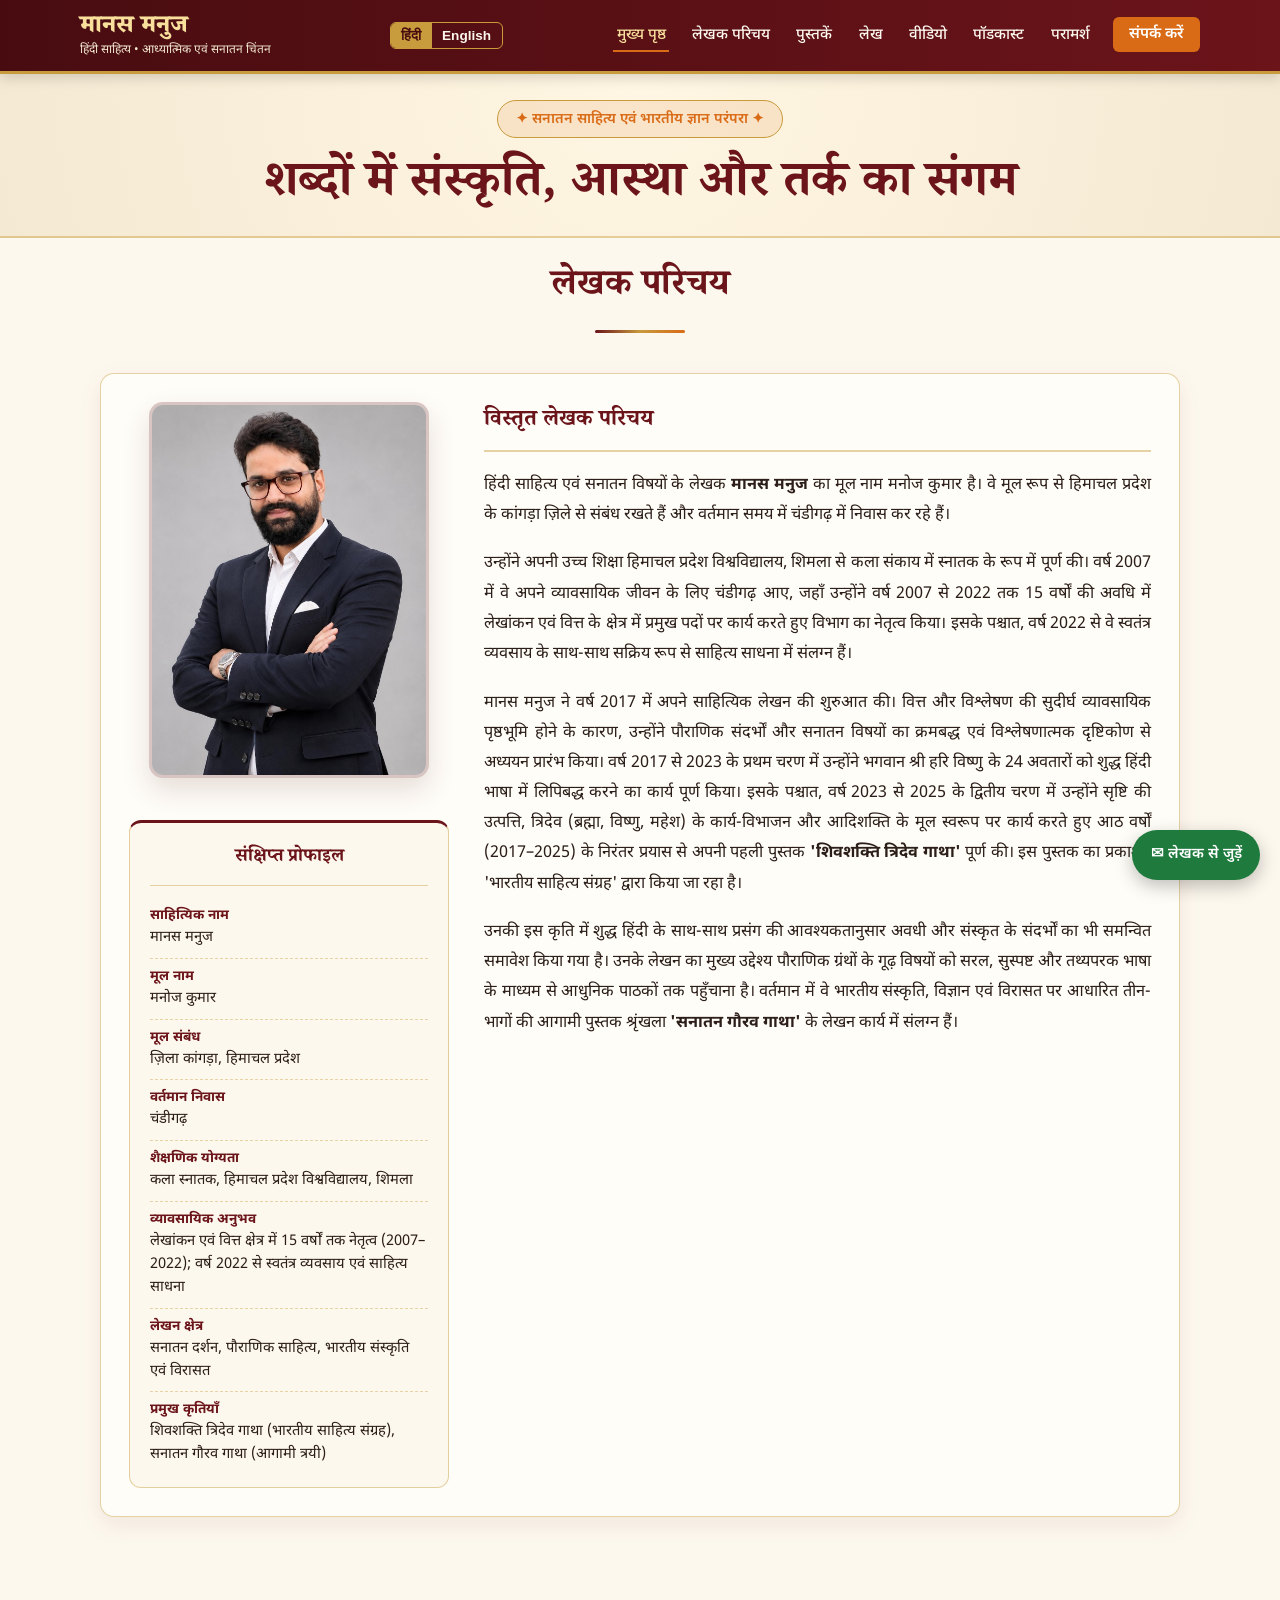
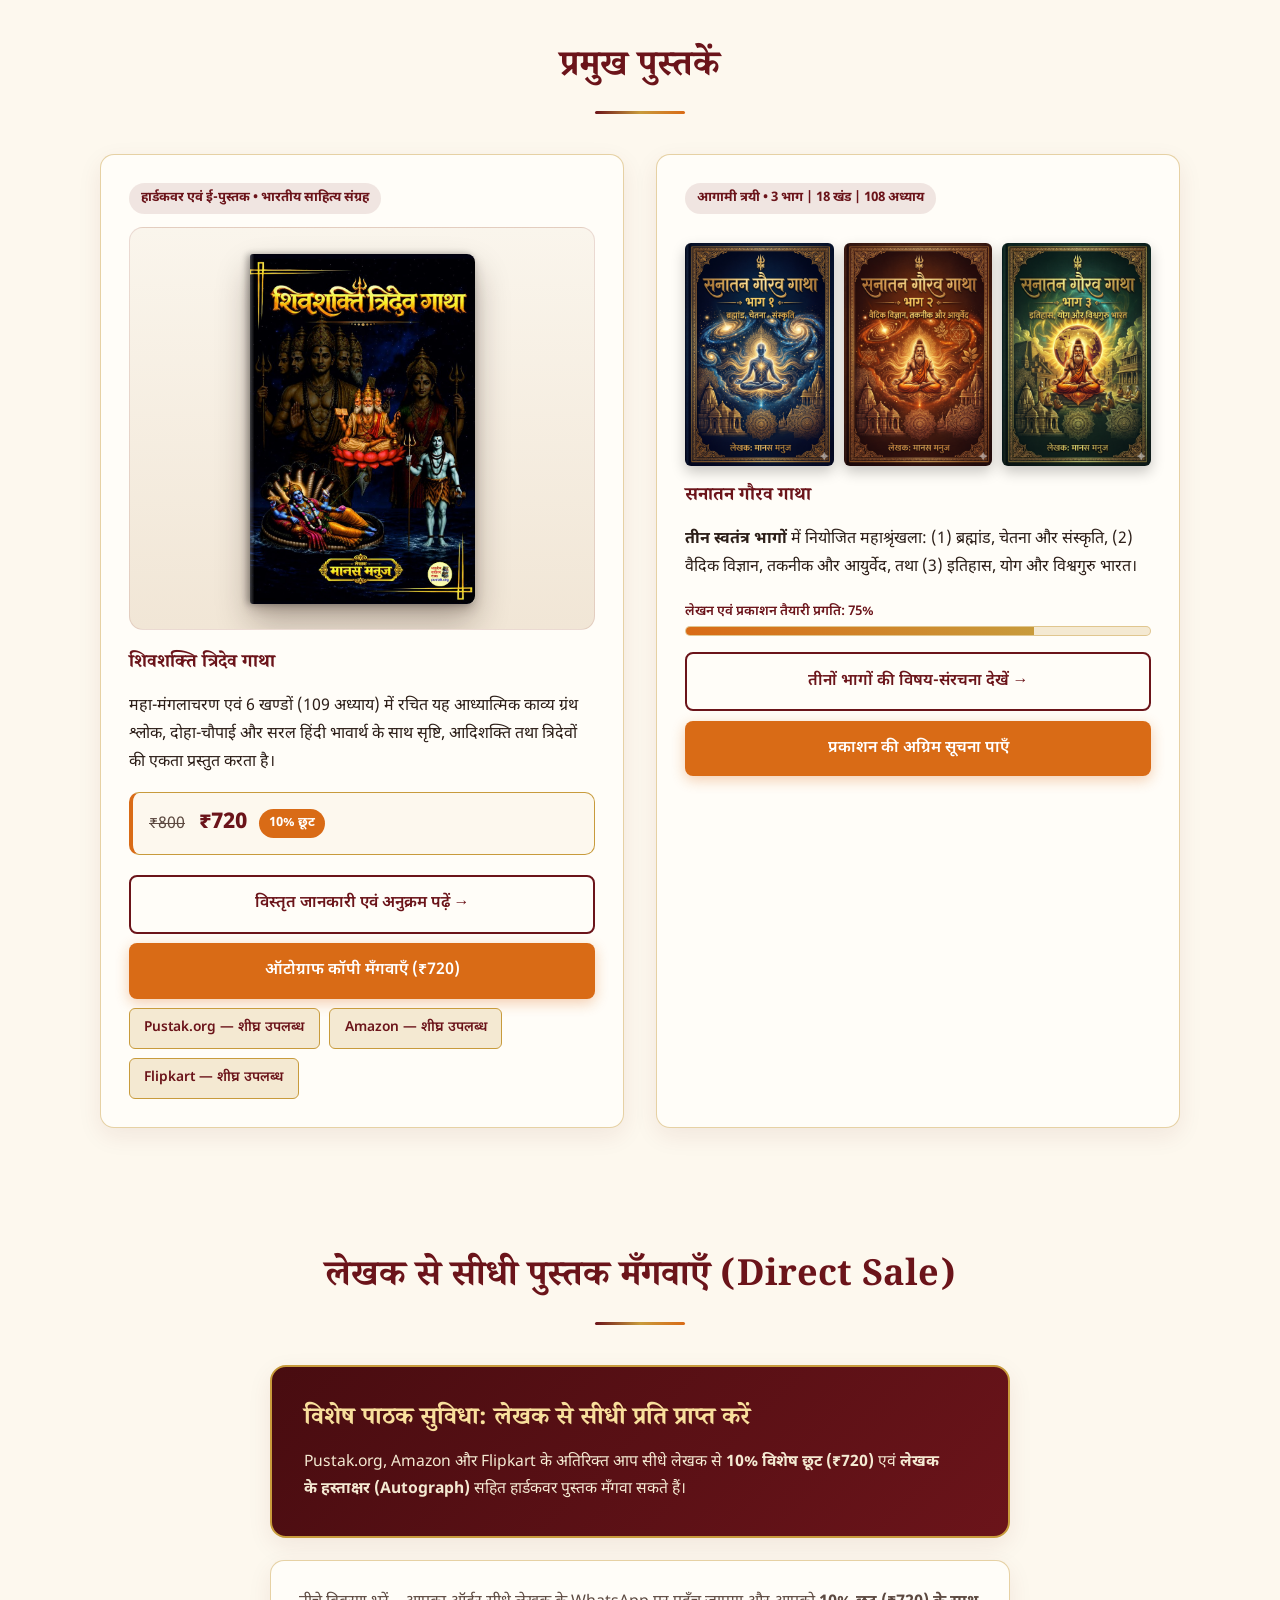
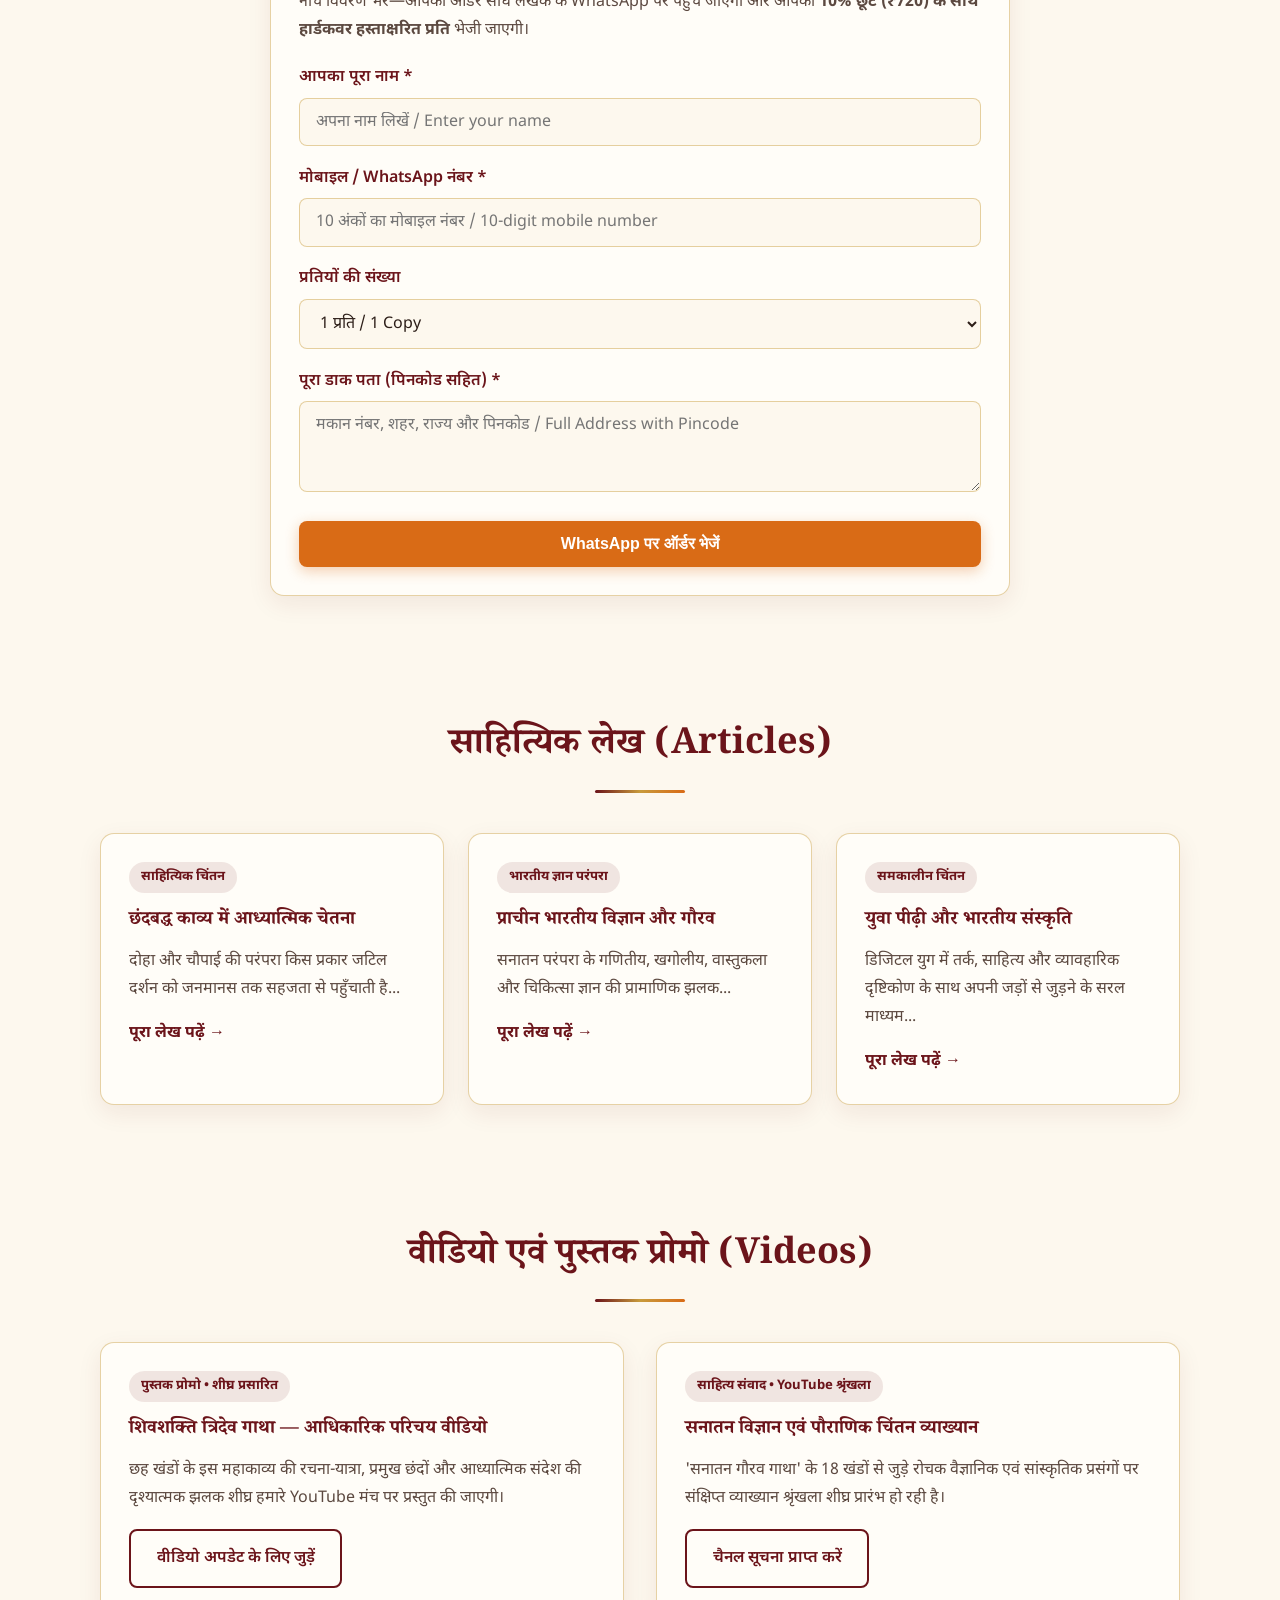
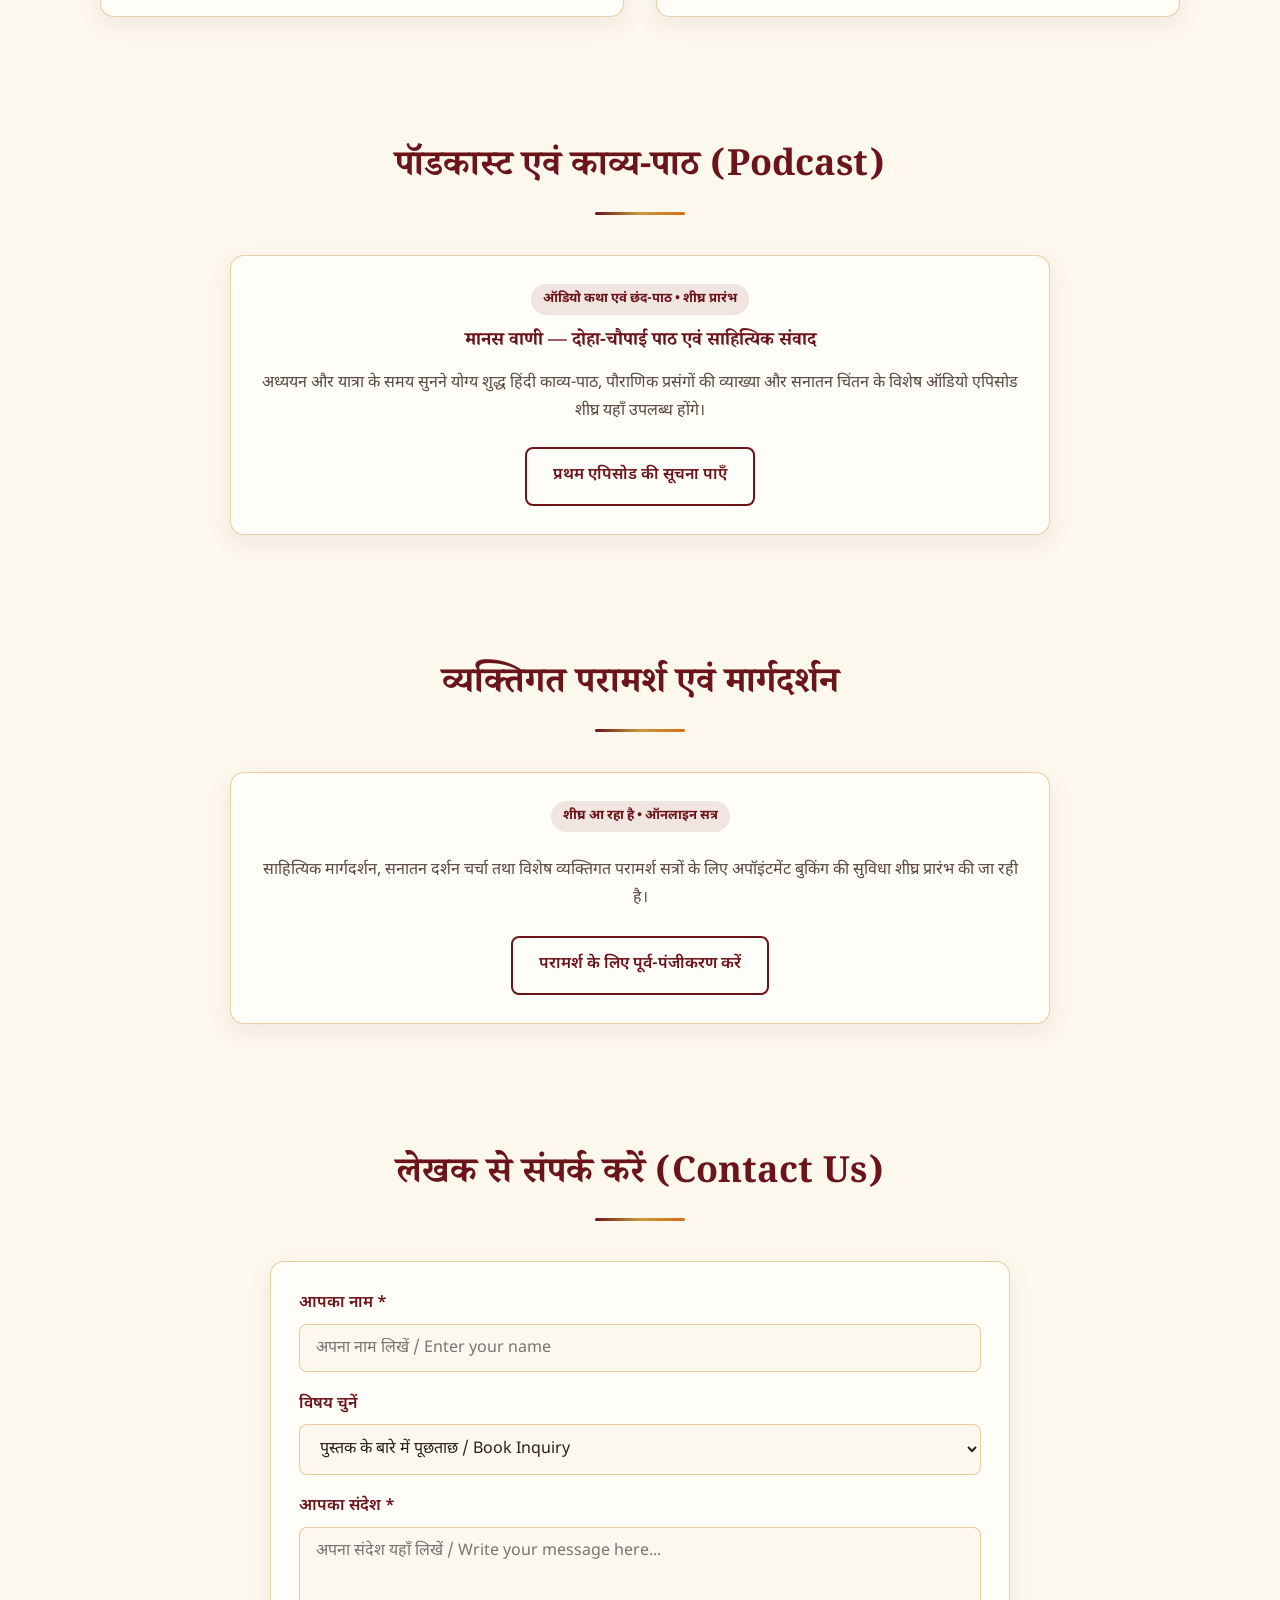
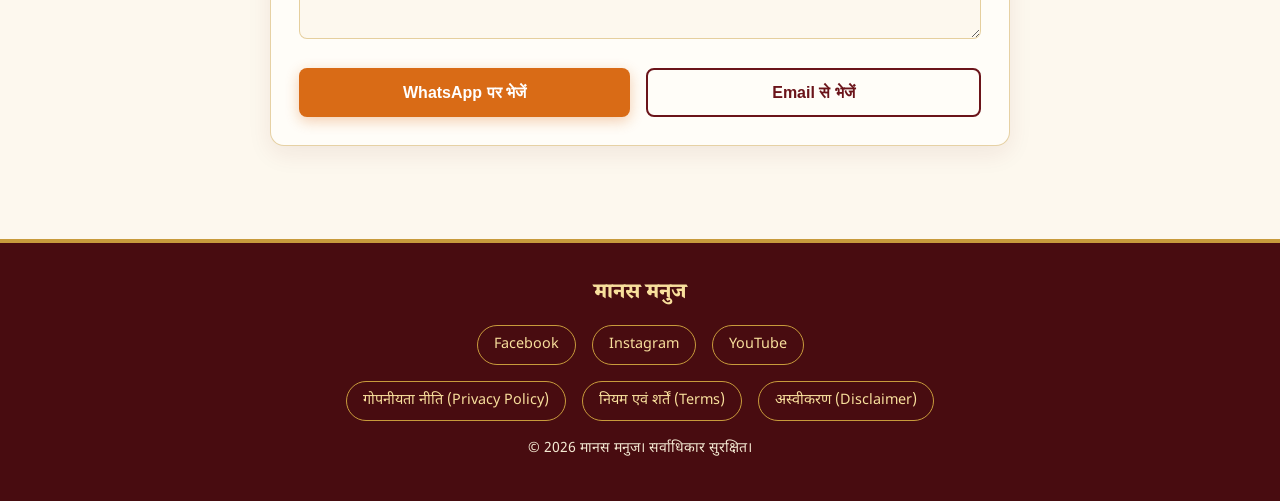
==== index.html @ 8d5a0ef2 "First upload" ====
<!DOCTYPE html>
<html lang="hi">
<head>
  <meta charset="UTF-8" />
  <meta name="viewport" content="width=device-width, initial-scale=1.0" />
  <title>मानस मनुज | आधिकारिक साहित्यिक वेबसाइट</title>

  <!-- SEO एवं Google AdSense के लिए मेटा टैग्स -->
  <meta name="description" content="हिंदी साहित्यकार मानस मनुज की आधिकारिक वेबसाइट। सनातन दर्शन, पौराणिक साहित्य, शिवशक्ति त्रिदेव गाथा, सनातन गौरव गाथा, साहित्यिक लेख, वीडियो और ऑटोग्राफ पुस्तक ऑर्डर।" />
  <meta name="keywords" content="मानस मनुज, Manas Manuj, शिवशक्ति त्रिदेव गाथा, सनातन गौरव गाथा, हिंदी साहित्य, सनातन धर्म, पौराणिक साहित्य" />
  <meta name="author" content="मानस मनुज (मनोज कुमार)" />
  <meta name="robots" content="index, follow" />
  <meta property="og:title" content="मानस मनुज | आधिकारिक साहित्यिक वेबसाइट" />
  <meta property="og:description" content="सनातन दर्शन, पौराणिक साहित्य एवं भारतीय संस्कृति पर आधारित पुस्तकों और लेखों का आधिकारिक मंच।" />
  <meta property="og:type" content="website" />

  <link rel="preconnect" href="https://fonts.googleapis.com">
  <link rel="preconnect" href="https://fonts.gstatic.com" crossorigin>
  <link href="https://fonts.googleapis.com/css2?family=Noto+Sans+Devanagari:wght@400;500;600;700&family=Noto+Serif+Devanagari:wght@500;700;800&display=swap" rel="stylesheet">
  <link rel="stylesheet" href="css/style.css" />
</head>
<body>

  <!-- हेडर एवं नेविगेशन मेनू -->
  <header>
    <div class="nav-container">
      <a href="#home" class="brand-title">
        <span data-hi="मानस मनुज" data-en="Manas Manuj">मानस मनुज</span>
        <span class="brand-sub" data-hi="हिंदी साहित्य • आध्यात्मिक एवं सनातन चिंतन" data-en="Hindi Literature • Spiritual & Sanatan Thought">हिंदी साहित्य • आध्यात्मिक एवं सनातन चिंतन</span>
      </a>

      <div class="lang-switch">
        <button type="button" id="btn-hi" class="lang-btn active" onclick="setLanguage('hi')">हिंदी</button>
        <button type="button" id="btn-en" class="lang-btn" onclick="setLanguage('en')">English</button>
      </div>

      <button class="menu-toggle" onclick="toggleMenu()">☰</button>

      <nav>
        <ul id="navList">
          <li><a href="#home" class="active" data-hi="मुख्य पृष्ठ" data-en="Home">मुख्य पृष्ठ</a></li>
          <li><a href="#about" data-hi="लेखक परिचय" data-en="About">लेखक परिचय</a></li>
          <li><a href="#books" data-hi="पुस्तकें" data-en="Books">पुस्तकें</a></li>
          <li><a href="#articles" data-hi="लेख" data-en="Articles">लेख</a></li>
          <li><a href="#videos" data-hi="वीडियो" data-en="Videos">वीडियो</a></li>
          <li><a href="#podcast" data-hi="पॉडकास्ट" data-en="Podcast">पॉडकास्ट</a></li>
          <li><a href="#consultation" data-hi="परामर्श" data-en="Consultation">परामर्श</a></li>
          <li><a href="#contact" class="nav-contact-btn" data-hi="संपर्क करें" data-en="Contact Us">संपर्क करें</a></li>
        </ul>
      </nav>
    </div>
  </header>

  <!-- संक्षिप्त शीर्षक सेक्शन -->
  <div class="hero" id="home" style="padding: 1.6rem 1.2rem 0.6rem;">
    <div class="hero-inner" style="margin-bottom: 0;">
      <div class="sacred-badge" data-hi="✦ सनातन साहित्य एवं भारतीय ज्ञान परंपरा ✦" data-en="✦ Sanatan Literature & Indian Knowledge Tradition ✦">✦ सनातन साहित्य एवं भारतीय ज्ञान परंपरा ✦</div>
      <h1 style="margin-bottom: 0.4rem;" data-hi="शब्दों में संस्कृति, आस्था और तर्क का संगम" data-en="A Confluence of Culture, Faith, and Logic in Words">शब्दों में संस्कृति, आस्था और तर्क का संगम</h1>
    </div>
  </div>

  <!-- लेखक परिचय (वेबसाइट खुलते ही सबसे पहले) -->
  <section id="about" style="padding-top: 1.2rem;">
    <div class="section-header">
      <h2 data-hi="लेखक परिचय" data-en="About the Author">लेखक परिचय</h2>
      <div class="divider"></div>
    </div>

    <div class="card about-layout">
      <div class="about-sidebar">
        <div class="author-photo-frame">
          <img src="images/author.jpg" alt="लेखक मानस मनुज (Manas Manuj)" loading="lazy" />
        </div>

        <div class="quick-profile">
          <h3 data-hi="संक्षिप्त प्रोफाइल" data-en="Quick Profile">संक्षिप्त प्रोफाइल</h3>
          <ul class="profile-list">
            <li>
              <span class="profile-label" data-hi="साहित्यिक नाम" data-en="Pen Name">साहित्यिक नाम</span>
              <span class="profile-value" data-hi="मानस मनुज" data-en="Manas Manuj">मानस मनुज</span>
            </li>
            <li>
              <span class="profile-label" data-hi="मूल नाम" data-en="Official Name">मूल नाम</span>
              <span class="profile-value" data-hi="मनोज कुमार" data-en="Manoj Kumar">मनोज कुमार</span>
            </li>
            <li>
              <span class="profile-label" data-hi="मूल संबंध" data-en="Native Place">मूल संबंध</span>
              <span class="profile-value" data-hi="ज़िला कांगड़ा, हिमाचल प्रदेश" data-en="District Kangra, Himachal Pradesh">ज़िला कांगड़ा, हिमाचल प्रदेश</span>
            </li>
            <li>
              <span class="profile-label" data-hi="वर्तमान निवास" data-en="Current Residence">वर्तमान निवास</span>
              <span class="profile-value" data-hi="चंडीगढ़" data-en="Chandigarh">चंडीगढ़</span>
            </li>
            <li>
              <span class="profile-label" data-hi="शैक्षणिक योग्यता" data-en="Education">शैक्षणिक योग्यता</span>
              <span class="profile-value" data-hi="कला स्नातक, हिमाचल प्रदेश विश्वविद्यालय, शिमला" data-en="Bachelor of Arts (B.A.), Himachal Pradesh University, Shimla">कला स्नातक, हिमाचल प्रदेश विश्वविद्यालय, शिमला</span>
            </li>
            <li>
              <span class="profile-label" data-hi="व्यावसायिक अनुभव" data-en="Professional Background">व्यावसायिक अनुभव</span>
              <span class="profile-value" data-hi="लेखांकन एवं वित्त क्षेत्र में 15 वर्षों तक नेतृत्व (2007–2022); वर्ष 2022 से स्वतंत्र व्यवसाय एवं साहित्य साधना" data-en="15 years heading Accounts & Finance roles (2007–2022); Independent Entrepreneur & Author since 2022">लेखांकन एवं वित्त क्षेत्र में 15 वर्षों तक नेतृत्व (2007–2022); वर्ष 2022 से स्वतंत्र व्यवसाय एवं साहित्य साधना</span>
            </li>
            <li>
              <span class="profile-label" data-hi="लेखन क्षेत्र" data-en="Literary Genres">लेखन क्षेत्र</span>
              <span class="profile-value" data-hi="सनातन दर्शन, पौराणिक साहित्य, भारतीय संस्कृति एवं विरासत" data-en="Sanatan Philosophy, Pauranik Literature, Indian Culture & Heritage">सनातन दर्शन, पौराणिक साहित्य, भारतीय संस्कृति एवं विरासत</span>
            </li>
            <li>
              <span class="profile-label" data-hi="प्रमुख कृतियाँ" data-en="Notable Works">प्रमुख कृतियाँ</span>
              <span class="profile-value" data-hi="शिवशक्ति त्रिदेव गाथा (भारतीय साहित्य संग्रह), सनातन गौरव गाथा (आगामी त्रयी)" data-en="Shivshakti Tridev Gatha (Bhartiya Sahitya Sangrah), Sanatan Gaurav Gatha (Upcoming Trilogy)">शिवशक्ति त्रिदेव गाथा (भारतीय साहित्य संग्रह), सनातन गौरव गाथा (आगामी त्रयी)</span>
            </li>
          </ul>
        </div>
      </div>

      <div class="about-bio">
        <h3 data-hi="विस्तृत लेखक परिचय" data-en="Detailed Biography">विस्तृत लेखक परिचय</h3>
        <p data-hi="हिंदी साहित्य एवं सनातन विषयों के लेखक <strong>मानस मनुज</strong> का मूल नाम मनोज कुमार है। वे मूल रूप से हिमाचल प्रदेश के कांगड़ा ज़िले से संबंध रखते हैं और वर्तमान समय में चंडीगढ़ में निवास कर रहे हैं।" data-en="<strong>Manas Manuj</strong> (born Manoj Kumar) is a Hindi literary author and researcher of Sanatan philosophy and Pauranik literature. Originally hailing from the Kangra district of Himachal Pradesh, he currently resides in Chandigarh.">
          हिंदी साहित्य एवं सनातन विषयों के लेखक <strong>मानस मनुज</strong> का मूल नाम मनोज कुमार है। वे मूल रूप से हिमाचल प्रदेश के कांगड़ा ज़िले से संबंध रखते हैं और वर्तमान समय में चंडीगढ़ में निवास कर रहे हैं।
        </p>
        <p data-hi="उन्होंने अपनी उच्च शिक्षा हिमाचल प्रदेश विश्वविद्यालय, शिमला से कला संकाय में स्नातक के रूप में पूर्ण की। वर्ष 2007 में वे अपने व्यावसायिक जीवन के लिए चंडीगढ़ आए, जहाँ उन्होंने वर्ष 2007 से 2022 तक 15 वर्षों की अवधि में लेखांकन एवं वित्त के क्षेत्र में प्रमुख पदों पर कार्य करते हुए विभाग का नेतृत्व किया। इसके पश्चात, वर्ष 2022 से वे स्वतंत्र व्यवसाय के साथ-साथ सक्रिय रूप से साहित्य साधना में संलग्न हैं।" data-en="He completed his graduation in Arts from Himachal Pradesh University, Shimla. In 2007, he moved to Chandigarh to pursue his professional career. Over a span of 15 years (2007–2022), he worked in and headed the Accounts and Finance vertical across professional organizations. Since 2022, he has been engaged in independent entrepreneurship alongside his dedicated literary pursuits.">
          उन्होंने अपनी उच्च शिक्षा हिमाचल प्रदेश विश्वविद्यालय, शिमला से कला संकाय में स्नातक के रूप में पूर्ण की। वर्ष 2007 में वे अपने व्यावसायिक जीवन के लिए चंडीगढ़ आए, जहाँ उन्होंने वर्ष 2007 से 2022 तक 15 वर्षों की अवधि में लेखांकन एवं वित्त के क्षेत्र में प्रमुख पदों पर कार्य करते हुए विभाग का नेतृत्व किया। इसके पश्चात, वर्ष 2022 से वे स्वतंत्र व्यवसाय के साथ-साथ सक्रिय रूप से साहित्य साधना में संलग्न हैं।
        </p>
        <p data-hi="मानस मनुज ने वर्ष 2017 में अपने साहित्यिक लेखन की शुरुआत की। वित्त और विश्लेषण की सुदीर्घ व्यावसायिक पृष्ठभूमि होने के कारण, उन्होंने पौराणिक संदर्भों और सनातन विषयों का क्रमबद्ध एवं विश्लेषणात्मक दृष्टिकोण से अध्ययन प्रारंभ किया। वर्ष 2017 से 2023 के प्रथम चरण में उन्होंने भगवान श्री हरि विष्णु के 24 अवतारों को शुद्ध हिंदी भाषा में लिपिबद्ध करने का कार्य पूर्ण किया। इसके पश्चात, वर्ष 2023 से 2025 के द्वितीय चरण में उन्होंने सृष्टि की उत्पत्ति, त्रिदेव (ब्रह्मा, विष्णु, महेश) के कार्य-विभाजन और आदिशक्ति के मूल स्वरूप पर कार्य करते हुए आठ वर्षों (2017–2025) के निरंतर प्रयास से अपनी पहली पुस्तक <strong>'शिवशक्ति त्रिदेव गाथा'</strong> पूर्ण की। इस पुस्तक का प्रकाशन 'भारतीय साहित्य संग्रह' द्वारा किया जा रहा है।" data-en="Manas Manuj began his literary journey in 2017. Drawing upon his strong analytical background in finance, he approached Pauranik literature through a structured and research-oriented lens. In the first phase of his work (2017–2023), he documented the 24 incarnations (Avatars) of Lord Vishnu in pure Hindi. Expanding the scope of his research in the second phase (2023–2025), he explored the origins of creation, the cosmic functions of the Tridev (Brahma, Vishnu, and Mahesh), and the supreme essence of Adishakti. Culminating eight years of dedicated writing (2017–2025), his debut book, <strong>'Shivshakti Tridev Gatha'</strong>, is being published by Bhartiya Sahitya Sangrah.">
          मानस मनुज ने वर्ष 2017 में अपने साहित्यिक लेखन की शुरुआत की। वित्त और विश्लेषण की सुदीर्घ व्यावसायिक पृष्ठभूमि होने के कारण, उन्होंने पौराणिक संदर्भों और सनातन विषयों का क्रमबद्ध एवं विश्लेषणात्मक दृष्टिकोण से अध्ययन प्रारंभ किया। वर्ष 2017 से 2023 के प्रथम चरण में उन्होंने भगवान श्री हरि विष्णु के 24 अवतारों को शुद्ध हिंदी भाषा में लिपिबद्ध करने का कार्य पूर्ण किया। इसके पश्चात, वर्ष 2023 से 2025 के द्वितीय चरण में उन्होंने सृष्टि की उत्पत्ति, त्रिदेव (ब्रह्मा, विष्णु, महेश) के कार्य-विभाजन और आदिशक्ति के मूल स्वरूप पर कार्य करते हुए आठ वर्षों (2017–2025) के निरंतर प्रयास से अपनी पहली पुस्तक <strong>'शिवशक्ति त्रिदेव गाथा'</strong> पूर्ण की। इस पुस्तक का प्रकाशन 'भारतीय साहित्य संग्रह' द्वारा किया जा रहा है।
        </p>
        <p data-hi="उनकी इस कृति में शुद्ध हिंदी के साथ-साथ प्रसंग की आवश्यकतानुसार अवधी और संस्कृत के संदर्भों का भी समन्वित समावेश किया गया है। उनके लेखन का मुख्य उद्देश्य पौराणिक ग्रंथों के गूढ़ विषयों को सरल, सुस्पष्ट और तथ्यपरक भाषा के माध्यम से आधुनिक पाठकों तक पहुँचाना है। वर्तमान में वे भारतीय संस्कृति, विज्ञान एवं विरासत पर आधारित तीन-भागों की आगामी पुस्तक श्रृंखला <strong>'सनातन गौरव गाथा'</strong> के लेखन कार्य में संलग्न हैं।" data-en="Written primarily in pure Hindi, the work also incorporates contextual references and verses in Awadhi and Sanskrit. His primary literary objective is to present complex Pauranik and philosophical subjects in a clear, structured, and accessible manner for contemporary readers. He is currently authoring his upcoming three-volume series, <strong>'Sanatan Gaurav Gatha'</strong>, focusing on Indian culture, Vedic science, and Sanatan heritage.">
          उनकी इस कृति में शुद्ध हिंदी के साथ-साथ प्रसंग की आवश्यकतानुसार अवधी और संस्कृत के संदर्भों का भी समन्वित समावेश किया गया है। उनके लेखन का मुख्य उद्देश्य पौराणिक ग्रंथों के गूढ़ विषयों को सरल, सुस्पष्ट और तथ्यपरक भाषा के माध्यम से आधुनिक पाठकों तक पहुँचाना है। वर्तमान में वे भारतीय संस्कृति, विज्ञान एवं विरासत पर आधारित तीन-भागों की आगामी पुस्तक श्रृंखला <strong>'सनातन गौरव गाथा'</strong> के लेखन कार्य में संलग्न हैं।
        </p>
      </div>
    </div>
  </section>
  <!-- पुस्तकें सेक्शन -->
  <section id="books">
    <div class="section-header">
      <h2 data-hi="प्रमुख पुस्तकें" data-en="Featured Books">प्रमुख पुस्तकें</h2>
      <div class="divider"></div>
    </div>

    <div class="grid-2">
      <!-- पुस्तक 1 -->
      <div class="card">
        <span class="book-badge" data-hi="हार्डकवर एवं ई-पुस्तक • भारतीय साहित्य संग्रह" data-en="Hardcover & E-Book • Bhartiya Sahitya Sangrah">हार्डकवर एवं ई-पुस्तक • भारतीय साहित्य संग्रह</span>
        <a href="books/shivshakti-tridev-gatha.html" style="display:block; text-decoration:none;">
          <div class="book-3d-stage">
            <div class="book-3d">
              <img src="images/shivshakti-front.jpg" alt="शिवशक्ति त्रिदेव गाथा - लेखक मानस मनुज" loading="lazy" />
            </div>
          </div>
        </a>
        <h3>
          <a href="books/shivshakti-tridev-gatha.html" data-hi="शिवशक्ति त्रिदेव गाथा" data-en="ShivShakti Tridev Gatha">शिवशक्ति त्रिदेव गाथा</a>
        </h3>
        <p style="margin:0.7rem 0;" data-hi="महा-मंगलाचरण एवं 6 खण्डों (109 अध्याय) में रचित यह आध्यात्मिक काव्य ग्रंथ श्लोक, दोहा-चौपाई और सरल हिंदी भावार्थ के साथ सृष्टि, आदिशक्ति तथा त्रिदेवों की एकता प्रस्तुत करता है।" data-en="Structured across Maha-Mangalacharan and 6 Khands (109 Chapters), this spiritual poetic work presents Srishti, Adishakti, and the unity of the Tridev through Shlokas, Doha-Chaupai verses, and lucid Hindi explanations.">
          महा-मंगलाचरण एवं 6 खण्डों (109 अध्याय) में रचित यह आध्यात्मिक काव्य ग्रंथ श्लोक, दोहा-चौपाई और सरल हिंदी भावार्थ के साथ सृष्टि, आदिशक्ति तथा त्रिदेवों की एकता प्रस्तुत करता है।
        </p>

        <div class="price-box" style="padding:0.75rem 1rem; margin:0.9rem 0;">
          <span class="price-old">₹800</span>
          <span class="price-new" style="font-size:1.35rem;">₹720</span>
          <span class="discount-pill" data-hi="10% छूट" data-en="10% Off">10% छूट</span>
        </div>

        <div class="book-links">
          <a href="books/shivshakti-tridev-gatha.html" class="btn btn-outline" style="width:100%;" data-hi="विस्तृत जानकारी एवं अनुक्रम पढ़ें →" data-en="Read Full Details & Contents →">विस्तृत जानकारी एवं अनुक्रम पढ़ें →</a>
          <a href="#direct-order" class="btn btn-primary" style="width:100%;" data-hi="ऑटोग्राफ कॉपी मँगवाएँ (₹720)" data-en="Order Autographed Copy (₹720)">ऑटोग्राफ कॉपी मँगवाएँ (₹720)</a>
          <span class="store-tag" data-hi="Pustak.org — शीघ्र उपलब्ध" data-en="Pustak.org — Coming Soon">Pustak.org — शीघ्र उपलब्ध</span>
          <span class="store-tag" data-hi="Amazon — शीघ्र उपलब्ध" data-en="Amazon — Coming Soon">Amazon — शीघ्र उपलब्ध</span>
          <span class="store-tag" data-hi="Flipkart — शीघ्र उपलब्ध" data-en="Flipkart — Coming Soon">Flipkart — शीघ्र उपलब्ध</span>
        </div>
      </div>

      <!-- पुस्तक 2 (तीनों भागों के नए कवर के साथ) -->
      <div class="card">
        <span class="book-badge" data-hi="आगामी त्रयी • 3 भाग | 18 खंड | 108 अध्याय" data-en="Upcoming Trilogy • 3 Volumes | 18 Khands | 108 Chapters">आगामी त्रयी • 3 भाग | 18 खंड | 108 अध्याय</span>
        <a href="books/sanatan-gaurav-gatha.html" style="display:block; text-decoration:none; margin: 1rem 0;">
          <div style="display:grid; grid-template-columns:repeat(3, 1fr); gap:0.6rem; align-items:center;">
            <img src="images/sanatan-gaurav-gatha-part-1.png" alt="सनातन गौरव गाथा - भाग 1" loading="lazy" style="width:100%; aspect-ratio:2/3; object-fit:cover; border-radius:6px; box-shadow:0 6px 14px rgba(0,0,0,0.22);" />
            <img src="images/sanatan-gaurav-gatha-part-2.png" alt="सनातन गौरव गाथा - भाग 2" loading="lazy" style="width:100%; aspect-ratio:2/3; object-fit:cover; border-radius:6px; box-shadow:0 6px 14px rgba(0,0,0,0.22);" />
            <img src="images/sanatan-gaurav-gatha-part-3.png" alt="सनातन गौरव गाथा - भाग 3" loading="lazy" style="width:100%; aspect-ratio:2/3; object-fit:cover; border-radius:6px; box-shadow:0 6px 14px rgba(0,0,0,0.22);" />
          </div>
        </a>
        <h3>
          <a href="books/sanatan-gaurav-gatha.html" data-hi="सनातन गौरव गाथा" data-en="Sanatan Gaurav Gatha">सनातन गौरव गाथा</a>
        </h3>
        <p style="margin:0.7rem 0;" data-hi="<strong>तीन स्वतंत्र भागों</strong> में नियोजित महाश्रृंखला: (1) ब्रह्मांड, चेतना और संस्कृति, (2) वैदिक विज्ञान, तकनीक और आयुर्वेद, तथा (3) इतिहास, योग और विश्वगुरु भारत।" data-en="A <strong>three-volume series</strong>: (1) Cosmos, Consciousness & Culture, (2) Vedic Science, Technology & Ayurveda, and (3) History, Yoga & Vishwaguru Bharat.">
          <strong>तीन स्वतंत्र भागों</strong> में नियोजित महाश्रृंखला: (1) ब्रह्मांड, चेतना और संस्कृति, (2) वैदिक विज्ञान, तकनीक और आयुर्वेद, तथा (3) इतिहास, योग और विश्वगुरु भारत।
        </p>
        <div class="progress-wrap">
          <small style="font-weight:600; color:var(--maroon);" data-hi="लेखन एवं प्रकाशन तैयारी प्रगति: 75%" data-en="Writing & Publication Progress: 75%">लेखन एवं प्रकाशन तैयारी प्रगति: 75%</small>
          <div class="progress-bar">
            <div class="progress-fill"></div>
          </div>
        </div>
        <div class="book-links" style="margin-top:0.8rem;">
          <a href="books/sanatan-gaurav-gatha.html" class="btn btn-outline" style="width:100%;" data-hi="तीनों भागों की विषय-संरचना देखें →" data-en="Explore Trilogy Blueprint →">तीनों भागों की विषय-संरचना देखें →</a>
          <a href="#contact" class="btn btn-primary" style="width:100%;" data-hi="प्रकाशन की अग्रिम सूचना पाएँ" data-en="Get Publication Alert">प्रकाशन की अग्रिम सूचना पाएँ</a>
        </div>
      </div>
    </div>
  </section>

  <!-- डायरेक्ट सेल ऑर्डर फॉर्म (विशेष पाठक सुविधा बैनर के साथ) -->
  <section id="direct-order">
    <div class="section-header">
      <h2 data-hi="लेखक से सीधी पुस्तक मँगवाएँ (Direct Sale)" data-en="Order Directly from Author (Direct Sale)">लेखक से सीधी पुस्तक मँगवाएँ (Direct Sale)</h2>
      <div class="divider"></div>
    </div>

    <!-- डायरेक्ट सेल हाईलाइट बॉक्स -->
    <div class="direct-sale-banner" style="max-width:740px; margin:0 auto 1.4rem;">
      <div>
        <h2 data-hi="विशेष पाठक सुविधा: लेखक से सीधी प्रति प्राप्त करें" data-en="Special Reader Offer: Get Direct Copy from the Author">विशेष पाठक सुविधा: लेखक से सीधी प्रति प्राप्त करें</h2>
        <p data-hi="Pustak.org, Amazon और Flipkart के अतिरिक्त आप सीधे लेखक से <strong>10% विशेष छूट (₹720)</strong> एवं <strong>लेखक के हस्ताक्षर (Autograph)</strong> सहित हार्डकवर पुस्तक मँगवा सकते हैं।" data-en="In addition to Pustak.org, Amazon, and Flipkart, you can order the hardcover copy directly from the author with a <strong>10% special discount (₹720)</strong> and the <strong>author's autograph</strong>.">
          Pustak.org, Amazon और Flipkart के अतिरिक्त आप सीधे लेखक से <strong>10% विशेष छूट (₹720)</strong> एवं <strong>लेखक के हस्ताक्षर (Autograph)</strong> सहित हार्डकवर पुस्तक मँगवा सकते हैं।
        </p>
      </div>
    </div>

    <div class="card" style="max-width:740px; margin:auto;">
      <p style="margin-bottom:1.2rem; color:var(--text-muted);" data-hi="नीचे विवरण भरें—आपका ऑर्डर सीधे लेखक के WhatsApp पर पहुँच जाएगा और आपको <strong>10% छूट (₹720) के साथ हार्डकवर हस्ताक्षरित प्रति</strong> भेजी जाएगी।" data-en="Fill in the details below—your order will go directly to the author's WhatsApp and you will receive an <strong>autographed hardcover copy with 10% discount (₹720)</strong>.">
        नीचे विवरण भरें—आपका ऑर्डर सीधे लेखक के WhatsApp पर पहुँच जाएगा और आपको <strong>10% छूट (₹720) के साथ हार्डकवर हस्ताक्षरित प्रति</strong> भेजी जाएगी।
      </p>
      <div class="form-group">
        <label for="buyerName" data-hi="आपका पूरा नाम *" data-en="Your Full Name *">आपका पूरा नाम *</label>
        <input type="text" id="buyerName" placeholder="अपना नाम लिखें / Enter your name" />
      </div>
      <div class="form-group">
        <label for="buyerPhone" data-hi="मोबाइल / WhatsApp नंबर *" data-en="Mobile / WhatsApp Number *">मोबाइल / WhatsApp नंबर *</label>
        <input type="tel" id="buyerPhone" placeholder="10 अंकों का मोबाइल नंबर / 10-digit mobile number" />
      </div>
      <div class="form-group">
        <label for="bookQty" data-hi="प्रतियों की संख्या" data-en="Number of Copies">प्रतियों की संख्या</label>
        <select id="bookQty">
          <option value="1 प्रति">1 प्रति / 1 Copy</option>
          <option value="2 प्रतियाँ">2 प्रतियाँ / 2 Copies</option>
          <option value="5 प्रतियाँ">5 प्रतियाँ / 5 Copies</option>
          <option value="अन्य">अन्य / Other</option>
        </select>
      </div>
      <div class="form-group">
        <label for="buyerAddress" data-hi="पूरा डाक पता (पिनकोड सहित) *" data-en="Complete Postal Address (with Pincode) *">पूरा डाक पता (पिनकोड सहित) *</label>
        <textarea id="buyerAddress" rows="3" placeholder="मकान नंबर, शहर, राज्य और पिनकोड / Full Address with Pincode"></textarea>
      </div>
      <button type="button" class="btn btn-primary" style="width:100%;" onclick="sendDirectBookOrder()" data-hi="WhatsApp पर ऑर्डर भेजें" data-en="Send Order on WhatsApp">WhatsApp पर ऑर्डर भेजें</button>
    </div>
  </section>

  <!-- साहित्यिक लेख -->
  <section id="articles">
    <div class="section-header">
      <h2 data-hi="साहित्यिक लेख (Articles)" data-en="Literary Articles">साहित्यिक लेख (Articles)</h2>
      <div class="divider"></div>
    </div>
    <div class="grid-3">
      <div class="card">
        <span class="book-badge" data-hi="साहित्यिक चिंतन" data-en="Literary Reflection">साहित्यिक चिंतन</span>
        <h3>
          <a href="articles/chhandbaddh-kavya-chetna.html" data-hi="छंदबद्ध काव्य में आध्यात्मिक चेतना" data-en="Spiritual Consciousness in Metrical Poetry">छंदबद्ध काव्य में आध्यात्मिक चेतना</a>
        </h3>
        <p style="margin:0.6rem 0 1rem; color:var(--text-muted);" data-hi="दोहा और चौपाई की परंपरा किस प्रकार जटिल दर्शन को जनमानस तक सहजता से पहुँचाती है..." data-en="How the tradition of Doha and Chaupai effortlessly brings complex philosophy to the masses...">दोहा और चौपाई की परंपरा किस प्रकार जटिल दर्शन को जनमानस तक सहजता से पहुँचाती है...</p>
        <a href="articles/chhandbaddh-kavya-chetna.html" style="color:var(--maroon); font-weight:700;" data-hi="पूरा लेख पढ़ें →" data-en="Read Full Article →">पूरा लेख पढ़ें →</a>
      </div>

      <div class="card">
        <span class="book-badge" data-hi="भारतीय ज्ञान परंपरा" data-en="Indian Knowledge">भारतीय ज्ञान परंपरा</span>
        <h3>
          <a href="articles/prachin-bhartiya-vigyan.html" data-hi="प्राचीन भारतीय विज्ञान और गौरव" data-en="Ancient Indian Science and Pride">प्राचीन भारतीय विज्ञान और गौरव</a>
        </h3>
        <p style="margin:0.6rem 0 1rem; color:var(--text-muted);" data-hi="सनातन परंपरा के गणितीय, खगोलीय, वास्तुकला और चिकित्सा ज्ञान की प्रामाणिक झलक..." data-en="An authentic glimpse into the mathematical, astronomical, architectural, and medical wisdom of Sanatan tradition...">सनातन परंपरा के गणितीय, खगोलीय, वास्तुकला और चिकित्सा ज्ञान की प्रामाणिक झलक...</p>
        <a href="articles/prachin-bhartiya-vigyan.html" style="color:var(--maroon); font-weight:700;" data-hi="पूरा लेख पढ़ें →" data-en="Read Full Article →">पूरा लेख पढ़ें →</a>
      </div>

      <div class="card">
        <span class="book-badge" data-hi="समकालीन चिंतन" data-en="Contemporary Thought">समकालीन चिंतन</span>
        <h3>
          <a href="articles/yuva-pidhi-bhartiya-sanskriti.html" data-hi="युवा पीढ़ी और भारतीय संस्कृति" data-en="Young Generation and Indian Culture">युवा पीढ़ी और भारतीय संस्कृति</a>
        </h3>
        <p style="margin:0.6rem 0 1rem; color:var(--text-muted);" data-hi="डिजिटल युग में तर्क, साहित्य और व्यावहारिक दृष्टिकोण के साथ अपनी जड़ों से जुड़ने के सरल माध्यम..." data-en="Practical ways to connect with one's cultural roots and literature in the digital age...">डिजिटल युग में तर्क, साहित्य और व्यावहारिक दृष्टिकोण के साथ अपनी जड़ों से जुड़ने के सरल माध्यम...</p>
        <a href="articles/yuva-pidhi-bhartiya-sanskriti.html" style="color:var(--maroon); font-weight:700;" data-hi="पूरा लेख पढ़ें →" data-en="Read Full Article →">पूरा लेख पढ़ें →</a>
      </div>
    </div>
  </section>

  <!-- वीडियो एवं पुस्तक प्रोमो -->
  <section id="videos">
    <div class="section-header">
      <h2 data-hi="वीडियो एवं पुस्तक प्रोमो (Videos)" data-en="Videos & Book Promos">वीडियो एवं पुस्तक प्रोमो (Videos)</h2>
      <div class="divider"></div>
    </div>
    <div class="grid-2">
      <div class="card">
        <span class="book-badge" data-hi="पुस्तक प्रोमो • शीघ्र प्रसारित" data-en="Book Promo • Premiering Soon">पुस्तक प्रोमो • शीघ्र प्रसारित</span>
        <h3 data-hi="शिवशक्ति त्रिदेव गाथा — आधिकारिक परिचय वीडियो" data-en="ShivShakti Tridev Gatha — Official Book Trailer">शिवशक्ति त्रिदेव गाथा — आधिकारिक परिचय वीडियो</h3>
        <p style="margin:0.6rem 0 1rem; color:var(--text-muted);" data-hi="छह खंडों के इस महाकाव्य की रचना-यात्रा, प्रमुख छंदों और आध्यात्मिक संदेश की दृश्यात्मक झलक शीघ्र हमारे YouTube मंच पर प्रस्तुत की जाएगी।" data-en="A visual introduction to the eight-year writing journey, select verses, and spiritual message of this six-part poetic work will premiere soon on YouTube.">
          छह खंडों के इस महाकाव्य की रचना-यात्रा, प्रमुख छंदों और आध्यात्मिक संदेश की दृश्यात्मक झलक शीघ्र हमारे YouTube मंच पर प्रस्तुत की जाएगी।
        </p>
        <a href="#contact" class="btn btn-outline" data-hi="वीडियो अपडेट के लिए जुड़ें" data-en="Stay Updated on Videos">वीडियो अपडेट के लिए जुड़ें</a>
      </div>

      <div class="card">
        <span class="book-badge" data-hi="साहित्य संवाद • YouTube श्रृंखला" data-en="Literary Talks • YouTube Series">साहित्य संवाद • YouTube श्रृंखला</span>
        <h3 data-hi="सनातन विज्ञान एवं पौराणिक चिंतन व्याख्यान" data-en="Talks on Sanatan Science & Pauranik Insights">सनातन विज्ञान एवं पौराणिक चिंतन व्याख्यान</h3>
        <p style="margin:0.6rem 0 1rem; color:var(--text-muted);" data-hi="'सनातन गौरव गाथा' के 18 खंडों से जुड़े रोचक वैज्ञानिक एवं सांस्कृतिक प्रसंगों पर संक्षिप्त व्याख्यान श्रृंखला शीघ्र प्रारंभ हो रही है।" data-en="A concise video series exploring scientific and cultural insights from the 18 Khands of 'Sanatan Gaurav Gatha' is launching soon.">
          'सनातन गौरव गाथा' के 18 खंडों से जुड़े रोचक वैज्ञानिक एवं सांस्कृतिक प्रसंगों पर संक्षिप्त व्याख्यान श्रृंखला शीघ्र प्रारंभ हो रही है।
        </p>
        <a href="#contact" class="btn btn-outline" data-hi="चैनल सूचना प्राप्त करें" data-en="Get Channel Updates">चैनल सूचना प्राप्त करें</a>
      </div>
    </div>
  </section>

  <!-- पॉडकास्ट एवं काव्य-पाठ -->
  <section id="podcast">
    <div class="section-header">
      <h2 data-hi="पॉडकास्ट एवं काव्य-पाठ (Podcast)" data-en="Podcast & Poetry Recitation">पॉडकास्ट एवं काव्य-पाठ (Podcast)</h2>
      <div class="divider"></div>
    </div>
    <div class="card" style="text-align:center; max-width:820px; margin:auto;">
      <span class="book-badge" data-hi="ऑडियो कथा एवं छंद-पाठ • शीघ्र प्रारंभ" data-en="Audio Stories & Recitations • Launching Soon">ऑडियो कथा एवं छंद-पाठ • शीघ्र प्रारंभ</span>
      <h3 style="margin-bottom:0.6rem;" data-hi="मानस वाणी — दोहा-चौपाई पाठ एवं साहित्यिक संवाद" data-en="Manas Vaani — Verse Recitation & Literary Dialogue">मानस वाणी — दोहा-चौपाई पाठ एवं साहित्यिक संवाद</h3>
      <p style="margin-bottom:1.3rem; color:var(--text-muted);" data-hi="अध्ययन और यात्रा के समय सुनने योग्य शुद्ध हिंदी काव्य-पाठ, पौराणिक प्रसंगों की व्याख्या और सनातन चिंतन के विशेष ऑडियो एपिसोड शीघ्र यहाँ उपलब्ध होंगे।" data-en="Audio episodes featuring pure Hindi Doha-Chaupai recitations, Pauranik reflections, and literary conversations will soon be available to listen directly here.">
        अध्ययन और यात्रा के समय सुनने योग्य शुद्ध हिंदी काव्य-पाठ, पौराणिक प्रसंगों की व्याख्या और सनातन चिंतन के विशेष ऑडियो एपिसोड शीघ्र यहाँ उपलब्ध होंगे।
      </p>
      <a href="#contact" class="btn btn-outline" data-hi="प्रथम एपिसोड की सूचना पाएँ" data-en="Notify Me for Episode 1">प्रथम एपिसोड की सूचना पाएँ</a>
    </div>
  </section>

  <!-- परामर्श एवं मार्गदर्शन -->
  <section id="consultation">
    <div class="section-header">
      <h2 data-hi="व्यक्तिगत परामर्श एवं मार्गदर्शन" data-en="Personal Consultation & Guidance">व्यक्तिगत परामर्श एवं मार्गदर्शन</h2>
      <div class="divider"></div>
    </div>
    <div class="card" style="text-align:center; max-width:820px; margin:auto;">
      <span class="book-badge" data-hi="शीघ्र आ रहा है • ऑनलाइन सत्र" data-en="Coming Soon • Online Sessions">शीघ्र आ रहा है • ऑनलाइन सत्र</span>
      <p style="margin:0.8rem 0 1.4rem; color:var(--text-muted);" data-hi="साहित्यिक मार्गदर्शन, सनातन दर्शन चर्चा तथा विशेष व्यक्तिगत परामर्श सत्रों के लिए अपॉइंटमेंट बुकिंग की सुविधा शीघ्र प्रारंभ की जा रही है।" data-en="Appointment booking for literary guidance, Sanatan philosophy discussions, and personal consultation sessions will be launching soon.">
        साहित्यिक मार्गदर्शन, सनातन दर्शन चर्चा तथा विशेष व्यक्तिगत परामर्श सत्रों के लिए अपॉइंटमेंट बुकिंग की सुविधा शीघ्र प्रारंभ की जा रही है।
      </p>
      <a href="#contact" class="btn btn-outline" data-hi="परामर्श के लिए पूर्व-पंजीकरण करें" data-en="Pre-register for Consultation">परामर्श के लिए पूर्व-पंजीकरण करें</a>
    </div>
  </section>

  <!-- संपर्क करें -->
  <section id="contact">
    <div class="section-header">
      <h2 data-hi="लेखक से संपर्क करें (Contact Us)" data-en="Contact the Author">लेखक से संपर्क करें (Contact Us)</h2>
      <div class="divider"></div>
    </div>

    <div class="card" style="max-width:740px; margin:auto;">
      <div class="form-group">
        <label for="visitorName" data-hi="आपका नाम *" data-en="Your Name *">आपका नाम *</label>
        <input type="text" id="visitorName" placeholder="अपना नाम लिखें / Enter your name" />
      </div>
      <div class="form-group">
        <label for="visitorTopic" data-hi="विषय चुनें" data-en="Select Subject">विषय चुनें</label>
        <select id="visitorTopic">
          <option value="पुस्तक के बारे में पूछताछ">पुस्तक के बारे में पूछताछ / Book Inquiry</option>
          <option value="साहित्यिक कार्यक्रम / साक्षात्कार">साहित्यिक कार्यक्रम / Literary Event</option>
          <option value="व्यक्तिगत परामर्श सत्र">व्यक्तिगत परामर्श सत्र / Consultation Session</option>
          <option value="पाठक प्रतिक्रिया">पाठक प्रतिक्रिया / Reader Feedback</option>
        </select>
      </div>
      <div class="form-group">
        <label for="visitorMessage" data-hi="आपका संदेश *" data-en="Your Message *">आपका संदेश *</label>
        <textarea id="visitorMessage" rows="4" placeholder="अपना संदेश यहाँ लिखें / Write your message here..."></textarea>
      </div>
      <div class="btn-group">
        <button type="button" class="btn btn-primary" style="flex:1;" onclick="sendContactMessage('whatsapp')" data-hi="WhatsApp पर भेजें" data-en="Send on WhatsApp">WhatsApp पर भेजें</button>
        <button type="button" class="btn btn-outline" style="flex:1;" onclick="sendContactMessage('email')" data-hi="Email से भेजें" data-en="Send via Email">Email से भेजें</button>
      </div>
    </div>
  </section>

  <!-- फ्लोटिंग संपर्क बटन -->
  <a href="#contact" class="floating-whatsapp" data-hi="✉ लेखक से जुड़ें" data-en="✉ Connect with Author">✉ लेखक से जुड़ें</a>

  <!-- फुटर -->
  <footer>
    <div class="brand-title" style="font-size:1.35rem;" data-hi="मानस मनुज" data-en="Manas Manuj">मानस मनुज</div>
    <div class="footer-links">
      <a href="#contact">Facebook</a>
      <a href="#contact">Instagram</a>
      <a href="#contact">YouTube</a>
    </div>
    <div class="footer-links" style="margin-top:0.5rem;">
      <a href="legal/privacy-policy.html" data-hi="गोपनीयता नीति (Privacy Policy)" data-en="Privacy Policy">गोपनीयता नीति (Privacy Policy)</a>
      <a href="legal/terms.html" data-hi="नियम एवं शर्तें (Terms)" data-en="Terms & Conditions">नियम एवं शर्तें (Terms)</a>
      <a href="legal/disclaimer.html" data-hi="अस्वीकरण (Disclaimer)" data-en="Disclaimer">अस्वीकरण (Disclaimer)</a>
    </div>
    <p style="font-size:0.88rem; margin-top:0.8rem;" data-hi="© 2026 मानस मनुज। सर्वाधिकार सुरक्षित।" data-en="© 2026 Manas Manuj. All rights reserved.">© 2026 मानस मनुज। सर्वाधिकार सुरक्षित।</p>
  </footer>

  <script src="js/main.js"></script>
</body>
</html>
---- css/style.css ----
/* =========================================
   मानस मनुज - मास्टर डिज़ाइन फाइल (style.css)
   थीम: क्रीम, महरून, भगवा और सुनहरा
   ========================================= */

:root {
  --cream-bg: #FDF8EE;
  --cream-card: #FFFDF8;
  --cream-soft: #F4E9D2;
  --maroon: #6B141A;
  --maroon-dark: #480C10;
  --saffron: #D96B16;
  --saffron-hover: #B8550C;
  --gold: #C89B3C;
  --gold-light: #F8DF9C;
  --text-dark: #2C1E18;
  --text-muted: #5C4940;
  --border-gold: rgba(200, 155, 60, 0.45);
  --shadow: 0 8px 24px rgba(107, 20, 26, 0.08);
}

* {
  box-sizing: border-box;
  margin: 0;
  padding: 0;
}

html {
  scroll-behavior: smooth;
}

body {
  font-family: 'Noto Sans Devanagari', sans-serif;
  background-color: var(--cream-bg);
  color: var(--text-dark);
  line-height: 1.75;
}

h1, h2, h3, .brand-title {
  font-family: 'Noto Serif Devanagari', serif;
  color: var(--maroon);
}

a {
  color: inherit;
  text-decoration: none;
}

/* --- हेडर और नेविगेशन मेनू --- */
header {
  background: linear-gradient(90deg, var(--maroon-dark), var(--maroon));
  color: var(--cream-bg);
  position: sticky;
  top: 0;
  z-index: 1000;
  border-bottom: 3px solid var(--gold);
  box-shadow: 0 4px 12px rgba(0, 0, 0, 0.15);
}

.nav-container {
  max-width: 1160px;
  margin: auto;
  padding: 0.85rem 1.25rem;
  display: flex;
  justify-content: space-between;
  align-items: center;
}

.brand-title {
  font-size: 1.55rem;
  font-weight: 800;
  color: var(--gold-light);
  line-height: 1.2;
}

.brand-sub {
  display: block;
  font-family: 'Noto Sans Devanagari', sans-serif;
  font-size: 0.75rem;
  color: var(--cream-soft);
  font-weight: 400;
}

.menu-toggle {
  display: none;
  background: none;
  border: 1px solid var(--gold);
  color: var(--gold-light);
  font-size: 1.5rem;
  padding: 0.25rem 0.65rem;
  border-radius: 6px;
  cursor: pointer;
}

nav ul {
  list-style: none;
  display: flex;
  align-items: center;
  gap: 1.25rem;
}

nav a {
  font-size: 0.95rem;
  font-weight: 500;
  color: var(--cream-bg);
  padding: 0.35rem 0.2rem;
  border-bottom: 2px solid transparent;
  transition: all 0.25s ease;
}

nav a:hover, nav a.active {
  color: var(--gold-light);
  border-bottom-color: var(--saffron);
}

.nav-contact-btn {
  background-color: var(--saffron);
  color: #FFFFFF !important;
  padding: 0.45rem 1rem !important;
  border-radius: 6px;
  font-weight: 600;
  border-bottom: none !important;
}

.nav-contact-btn:hover {
  background-color: var(--saffron-hover);
}

/* --- बटन स्टाइल --- */
.btn {
  display: inline-block;
  padding: 0.85rem 1.6rem;
  border-radius: 8px;
  font-weight: 600;
  font-size: 1rem;
  cursor: pointer;
  border: none;
  text-align: center;
  transition: transform 0.2s ease, background-color 0.2s ease;
}

.btn:hover {
  transform: translateY(-2px);
}

.btn-primary {
  background-color: var(--saffron);
  color: #FFFFFF;
  box-shadow: 0 4px 14px rgba(217, 107, 22, 0.32);
}

.btn-primary:hover {
  background-color: var(--saffron-hover);
}

.btn-gold {
  background: linear-gradient(135deg, #D4A23E, #B58220);
  color: var(--maroon-dark);
  font-weight: 700;
  box-shadow: 0 4px 14px rgba(200, 155, 60, 0.35);
}

.btn-outline {
  background-color: transparent;
  color: var(--maroon);
  border: 2px solid var(--maroon);
}

.btn-outline:hover {
  background-color: var(--maroon);
  color: var(--cream-bg);
}

/* --- हीरो सेक्शन --- */
.hero {
  background: radial-gradient(circle at top, #FFF6E3 0%, var(--cream-soft) 100%);
  border-bottom: 2px solid var(--border-gold);
  padding: 4rem 1.25rem;
  text-align: center;
}

.hero-inner {
  max-width: 860px;
  margin: auto;
}

.sacred-badge {
  display: inline-block;
  background-color: rgba(217, 107, 22, 0.12);
  color: var(--saffron);
  border: 1px solid var(--gold);
  padding: 0.35rem 1.1rem;
  border-radius: 999px;
  font-size: 0.9rem;
  font-weight: 600;
  margin-bottom: 1.1rem;
}

.hero h1 {
  font-size: clamp(2rem, 4.8vw, 3.1rem);
  line-height: 1.3;
  margin-bottom: 1rem;
}

.hero p {
  font-size: 1.08rem;
  color: var(--text-muted);
  max-width: 720px;
  margin: 0 auto 2rem;
}

.btn-group {
  display: flex;
  justify-content: center;
  gap: 1rem;
  flex-wrap: wrap;
}

/* --- डायरेक्ट सेल हाईलाइट बॉक्स --- */
.direct-sale-banner {
  max-width: 1120px;
  margin: 2.5rem auto 0;
  background: linear-gradient(135deg, var(--maroon-dark), var(--maroon));
  color: var(--cream-bg);
  border: 2px solid var(--gold);
  border-radius: 16px;
  padding: 2rem;
  box-shadow: var(--shadow);
  display: flex;
  justify-content: space-between;
  align-items: center;
  gap: 1.5rem;
  flex-wrap: wrap;
}

.direct-sale-banner h2 {
  color: var(--gold-light);
  font-size: 1.55rem;
  margin-bottom: 0.4rem;
}

.direct-sale-banner p {
  color: var(--cream-soft);
  max-width: 650px;
  font-size: 0.98rem;
}

/* --- सामान्य सेक्शन एवं कार्ड्स --- */
section {
  max-width: 1120px;
  margin: auto;
  padding: 3.8rem 1.25rem;
}

.section-header {
  text-align: center;
  margin-bottom: 2.5rem;
}

.section-header h2 {
  font-size: clamp(1.7rem, 3.5vw, 2.25rem);
}

.divider {
  width: 90px;
  height: 3px;
  background: linear-gradient(90deg, var(--maroon), var(--gold), var(--saffron));
  margin: 0.6rem auto 0;
  border-radius: 4px;
}

.grid-2 {
  display: grid;
  grid-template-columns: repeat(auto-fit, minmax(310px, 1fr));
  gap: 2rem;
}

.grid-3 {
  display: grid;
  grid-template-columns: repeat(auto-fit, minmax(280px, 1fr));
  gap: 1.5rem;
}

.card {
  background: var(--cream-card);
  border: 1px solid var(--border-gold);
  border-radius: 14px;
  padding: 1.75rem;
  box-shadow: var(--shadow);
}

/* --- लेखक परिचय --- */
.about-box {
  display: grid;
  grid-template-columns: 260px 1fr;
  gap: 2.2rem;
  align-items: center;
}

.author-frame {
  aspect-ratio: 4 / 5;
  border-radius: 12px;
  border: 3px solid var(--gold);
  background: linear-gradient(145deg, var(--maroon), var(--maroon-dark));
  color: var(--gold-light);
  display: flex;
  flex-direction: column;
  align-items: center;
  justify-content: center;
  text-align: center;
  padding: 1rem;
  overflow: hidden;
}

.author-frame img {
  width: 100%;
  height: 100%;
  object-fit: cover;
}

/* --- पुस्तकें एवं प्रगति मीटर --- */
.book-badge {
  display: inline-block;
  font-size: 0.82rem;
  font-weight: 700;
  padding: 0.25rem 0.75rem;
  border-radius: 999px;
  background: rgba(107, 20, 26, 0.1);
  color: var(--maroon);
  margin-bottom: 0.8rem;
}

.book-cover {
  height: 210px;
  border-radius: 10px;
  border: 2px solid var(--gold);
  background: linear-gradient(135deg, var(--maroon-dark), var(--maroon));
  color: var(--gold-light);
  display: flex;
  flex-direction: column;
  align-items: center;
  justify-content: center;
  text-align: center;
  padding: 1rem;
  margin-bottom: 1.2rem;
}

.book-links {
  display: flex;
  flex-wrap: wrap;
  gap: 0.6rem;
  margin-top: 1.2rem;
}

.store-tag {
  font-size: 0.86rem;
  padding: 0.45rem 0.9rem;
  border-radius: 6px;
  border: 1px solid var(--gold);
  background: var(--cream-soft);
  color: var(--maroon);
  font-weight: 600;
}

.progress-wrap {
  margin: 1rem 0;
}

.progress-bar {
  width: 100%;
  height: 10px;
  background: var(--cream-soft);
  border-radius: 999px;
  overflow: hidden;
  border: 1px solid var(--border-gold);
}

.progress-fill {
  height: 100%;
  background: linear-gradient(90deg, var(--saffron), var(--gold));
  width: 75%;
}

/* --- फॉर्म स्टाइल --- */
.form-group {
  margin-bottom: 1.15rem;
}

label {
  display: block;
  font-weight: 600;
  margin-bottom: 0.35rem;
  color: var(--maroon);
}

input, textarea, select {
  width: 100%;
  padding: 0.8rem 1rem;
  border: 1px solid var(--border-gold);
  border-radius: 8px;
  background-color: var(--cream-bg);
  font-family: inherit;
  font-size: 1rem;
  color: var(--text-dark);
}

input:focus, textarea:focus, select:focus {
  outline: none;
  border-color: var(--saffron);
}

/* --- फ्लोटिंग WhatsApp बटन --- */
.floating-whatsapp {
  position: fixed;
  bottom: 20px;
  right: 20px;
  background-color: #1F7A3E;
  color: #FFFFFF;
  padding: 0.75rem 1.15rem;
  border-radius: 999px;
  font-weight: 600;
  font-size: 0.92rem;
  box-shadow: 0 6px 18px rgba(0, 0, 0, 0.25);
  z-index: 999;
}

/* --- फुटर --- */
footer {
  background: var(--maroon-dark);
  color: var(--cream-soft);
  border-top: 4px solid var(--gold);
  padding: 2.5rem 1.25rem;
  text-align: center;
  margin-top: 2rem;
}

.footer-links {
  display: flex;
  justify-content: center;
  gap: 1rem;
  flex-wrap: wrap;
  margin: 1rem 0;
}

.footer-links a {
  border: 1px solid var(--gold);
  padding: 0.4rem 1rem;
  border-radius: 999px;
  font-size: 0.9rem;
  color: var(--gold-light);
}

/* --- मोबाइल रिस्पॉन्सिव --- */
@media (max-width: 820px) {
  .menu-toggle {
    display: block;
  }

  nav ul {
    display: none;
    flex-direction: column;
    width: 100%;
    padding-top: 1rem;
    gap: 0.8rem;
  }

  nav ul.show {
    display: flex;
  }

  .nav-container {
    flex-wrap: wrap;
  }

  .about-box {
    grid-template-columns: 1fr;
    text-align: center;
  }

  .author-frame {
    max-width: 230px;
    margin: auto;
  }
}
/* --- भाषा चयन बटन (Hindi / English) --- */
.lang-switch {
  display: inline-flex;
  border: 1px solid var(--gold);
  border-radius: 6px;
  overflow: hidden;
  margin-left: 0.5rem;
}

.lang-btn {
  background: transparent;
  color: var(--cream-bg);
  border: none;
  padding: 0.3rem 0.65rem;
  font-size: 0.85rem;
  font-weight: 600;
  cursor: pointer;
}

.lang-btn.active {
  background-color: var(--gold);
  color: var(--maroon-dark);
}
/* --- फाइनल लेखक परिचय लेआउट (Quick Profile + Biography) --- */
.about-layout {
  display: grid;
  grid-template-columns: 320px 1fr;
  gap: 2.2rem;
  align-items: start;
}

.about-sidebar {
  display: flex;
  flex-direction: column;
  gap: 1.4rem;
}

.quick-profile {
  background-color: var(--cream-bg);
  border: 1px solid var(--border-gold);
  border-top: 3px solid var(--maroon);
  border-radius: 12px;
  padding: 1.25rem;
}

.quick-profile h3 {
  font-size: 1.15rem;
  text-align: center;
  padding-bottom: 0.6rem;
  margin-bottom: 0.75rem;
  border-bottom: 1px solid var(--border-gold);
}

.profile-list {
  list-style: none;
}

.profile-list li {
  padding: 0.5rem 0;
  border-bottom: 1px dashed rgba(200, 155, 60, 0.4);
  font-size: 0.92rem;
  line-height: 1.55;
}

.profile-list li:last-child {
  border-bottom: none;
  padding-bottom: 0;
}

.profile-label {
  display: block;
  font-weight: 700;
  color: var(--maroon);
  font-size: 0.85rem;
}

.profile-value {
  color: var(--text-dark);
}

.about-bio {
  text-align: left;
}

.about-bio h3 {
  font-size: 1.4rem;
  padding-bottom: 0.55rem;
  margin-bottom: 1.1rem;
  border-bottom: 2px solid var(--border-gold);
}

.about-bio p {
  margin-bottom: 1.15rem;
  font-size: 1.02rem;
  line-height: 1.85;
  color: var(--text-dark);
  text-align: justify;
}

.about-bio p:last-child {
  margin-bottom: 0;
}

@media (max-width: 820px) {
  .about-layout {
    grid-template-columns: 1fr;
  }

  .about-bio p {
    text-align: left;
  }
}
/* --- पुस्तक विवरण पेज (Book Detail Page) --- */
.book-hero-grid {
  display: grid;
  grid-template-columns: 300px 1fr;
  gap: 2.2rem;
  align-items: start;
}

.book-cover-lg {
  aspect-ratio: 3 / 4;
  border-radius: 12px;
  border: 3px solid var(--gold);
  background: linear-gradient(145deg, var(--maroon-dark), var(--maroon));
  color: var(--gold-light);
  display: flex;
  flex-direction: column;
  align-items: center;
  justify-content: center;
  text-align: center;
  padding: 1.5rem;
  box-shadow: var(--shadow);
}

.price-box {
  background-color: var(--cream-bg);
  border: 1px solid var(--gold);
  border-left: 4px solid var(--saffron);
  border-radius: 10px;
  padding: 1rem 1.25rem;
  margin: 1.2rem 0;
}

.price-old {
  text-decoration: line-through;
  color: var(--text-muted);
  font-size: 1rem;
  margin-right: 0.6rem;
}

.price-new {
  font-size: 1.65rem;
  font-weight: 800;
  color: var(--maroon);
}

.discount-pill {
  display: inline-block;
  background-color: var(--saffron);
  color: #FFFFFF;
  font-size: 0.8rem;
  font-weight: 700;
  padding: 0.2rem 0.65rem;
  border-radius: 999px;
  margin-left: 0.5rem;
  vertical-align: middle;
}

.specs-grid {
  display: grid;
  grid-template-columns: repeat(auto-fit, minmax(220px, 1fr));
  gap: 1rem;
}

.spec-item {
  background: var(--cream-bg);
  border: 1px solid var(--border-gold);
  border-radius: 10px;
  padding: 0.9rem 1rem;
}

.quote-box {
  background: linear-gradient(135deg, #FFF7E6, var(--cream-soft));
  border: 1px solid var(--gold);
  border-left: 5px solid var(--maroon);
  border-radius: 12px;
  padding: 1.6rem;
  text-align: center;
}

.quote-verse {
  font-family: 'Noto Serif Devanagari', serif;
  font-size: 1.22rem;
  font-weight: 700;
  color: var(--maroon);
  line-height: 1.9;
  margin-bottom: 0.8rem;
}

@media (max-width: 820px) {
  .book-hero-grid {
    grid-template-columns: 1fr;
  }

  .book-cover-lg {
    max-width: 260px;
    margin: auto;
  }
}


/* =========================================
   लेखक फोटो एवं 3D हार्डकवर पुस्तक इफ़ेक्ट
   ========================================= */

/* लेखक की असली फोटो का फ्रेम */
.author-photo-frame {
  width: 100%;
  max-width: 280px;
  margin: 0 auto 1.2rem;
  border-radius: 14px;
  overflow: hidden;
  border: 3px solid rgba(122, 28, 28, 0.18);
  box-shadow: 0 12px 28px rgba(74, 22, 22, 0.14);
  background: #eceae6;
}

.author-photo-frame img {
  width: 100%;
  height: auto;
  display: block;
  object-fit: cover;
  object-position: top center;
}

/* 3D हार्डकवर पुस्तक का बैकग्राउंड स्टेज */
.book-3d-stage {
  background: radial-gradient(circle at center, #fdf8ef 0%, #f1e4d1 100%);
  border: 1px solid rgba(122, 28, 28, 0.12);
  border-radius: 14px;
  padding: 1.8rem 1.2rem;
  margin-bottom: 1.2rem;
  display: flex;
  flex-direction: column;
  align-items: center;
  justify-content: center;
  perspective: 1100px;
  overflow: hidden;
}

/* 3D पुस्तक का मुख्य डिज़ाइन */
.book-3d {
  position: relative;
  display: inline-block;
  width: 195px;
  max-width: 78%;
  border-radius: 3px 8px 8px 3px;
  transform: rotateY(-14deg);
  transform-style: preserve-3d;
  transition: transform 0.4s ease, box-shadow 0.4s ease;
  box-shadow:
    -4px 0 0 #1f0d0d,
    4px 2px 0 #f7f3eb,
    7px 3px 0 #dfd6c7,
    10px 4px 0 #f7f3eb,
    13px 5px 0 #cbbda9,
    18px 22px 32px rgba(35, 15, 10, 0.42);
}

.book-3d:hover {
  transform: rotateY(-5deg) translateY(-4px);
  box-shadow:
    -3px 0 0 #1f0d0d,
    3px 1px 0 #f7f3eb,
    6px 2px 0 #dfd6c7,
    9px 3px 0 #f7f3eb,
    11px 4px 0 #cbbda9,
    14px 26px 36px rgba(35, 15, 10, 0.48);
}

/* पुस्तक के बाएँ किनारे पर हार्डकवर क्रीज़ (चमक और उभार) */
.book-3d::before {
  content: "";
  position: absolute;
  top: 0;
  left: 0;
  width: 16px;
  height: 100%;
  background: linear-gradient(
    90deg,
    rgba(255, 255, 255, 0.22) 0%,
    rgba(0, 0, 0, 0.35) 28%,
    rgba(255, 255, 255, 0.2) 55%,
    rgba(0, 0, 0, 0.08) 80%,
    transparent 100%
  );
  z-index: 2;
  pointer-events: none;
  border-radius: 3px 0 0 3px;
}

.book-3d img {
  width: 100%;
  height: auto;
  display: block;
  border-radius: 3px 8px 8px 3px;
}

/* पुस्तक के विस्तृत पेज पर थोड़ा बड़ा 3D साइज़ */
.book-3d.book-3d-lg {
  width: 245px;
  max-width: 85%;
}

/* बैक कवर पढ़ते समय सीधा स्पष्ट व्यू */
.book-3d.flat-view {
  transform: rotateY(0deg);
  box-shadow: 0 14px 30px rgba(35, 15, 10, 0.32);
}

.book-3d.flat-view::before {
  display: none;
}

/* आगे / पीछे का आवरण बदलने के बटन */
.cover-toggle-group {
  display: flex;
  gap: 0.55rem;
  margin-top: 1.4rem;
  flex-wrap: wrap;
  justify-content: center;
}

.cover-toggle-btn {
  background: #ffffff;
  color: var(--maroon);
  border: 1.5px solid rgba(122, 28, 28, 0.3);
  padding: 0.42rem 0.9rem;
  border-radius: 999px;
  font-size: 0.85rem;
  font-weight: 600;
  cursor: pointer;
  font-family: inherit;
  transition: all 0.25s ease;
}

.cover-toggle-btn.active {
  background: var(--maroon);
  color: #ffffff;
  border-color: var(--maroon);
}


/* प्रीमियम स्टूडियो हार्डकवर लुक (क्लीन और प्रोफेशनल) */
.book-3d-stage {
  background: linear-gradient(180deg, #faf5ec 0%, #f1e6d6 100%);
  padding: 1.6rem 1rem;
}

.book-3d {
  width: 225px;
  max-width: 82%;
  transform: none;
  border-radius: 3px 7px 7px 3px;
  box-shadow:
    -3px 0 6px rgba(0, 0, 0, 0.28),
    0 18px 34px rgba(35, 18, 10, 0.30),
    0 5px 12px rgba(35, 18, 10, 0.18);
}

.book-3d:hover {
  transform: translateY(-5px);
  box-shadow:
    -3px 0 8px rgba(0, 0, 0, 0.30),
    0 24px 40px rgba(35, 18, 10, 0.36),
    0 8px 16px rgba(35, 18, 10, 0.20);
}

.book-3d::before {
  width: 8px;
  background: linear-gradient(
    90deg,
    rgba(255, 255, 255, 0.25) 0%,
    rgba(0, 0, 0, 0.22) 55%,
    transparent 100%
  );
}

.book-3d.book-3d-lg {
  width: 260px;
  max-width: 88%;
}


/* आगे और पीछे के आवरण का बिल्कुल एक जैसा नाप */
.book-3d.book-3d-lg,
.book-3d.book-3d-lg.flat-view {
  width: 285px !important;
  max-width: 92% !important;
  aspect-ratio: 2 / 3;
  background: #050811;
  overflow: hidden;
  border-radius: 4px 7px 7px 4px !important;
}

.book-3d.book-3d-lg img,
.book-3d.book-3d-lg.flat-view img {
  width: 100%;
  height: 100%;
  object-fit: contain;
  border-radius: 4px 7px 7px 4px !important;
}
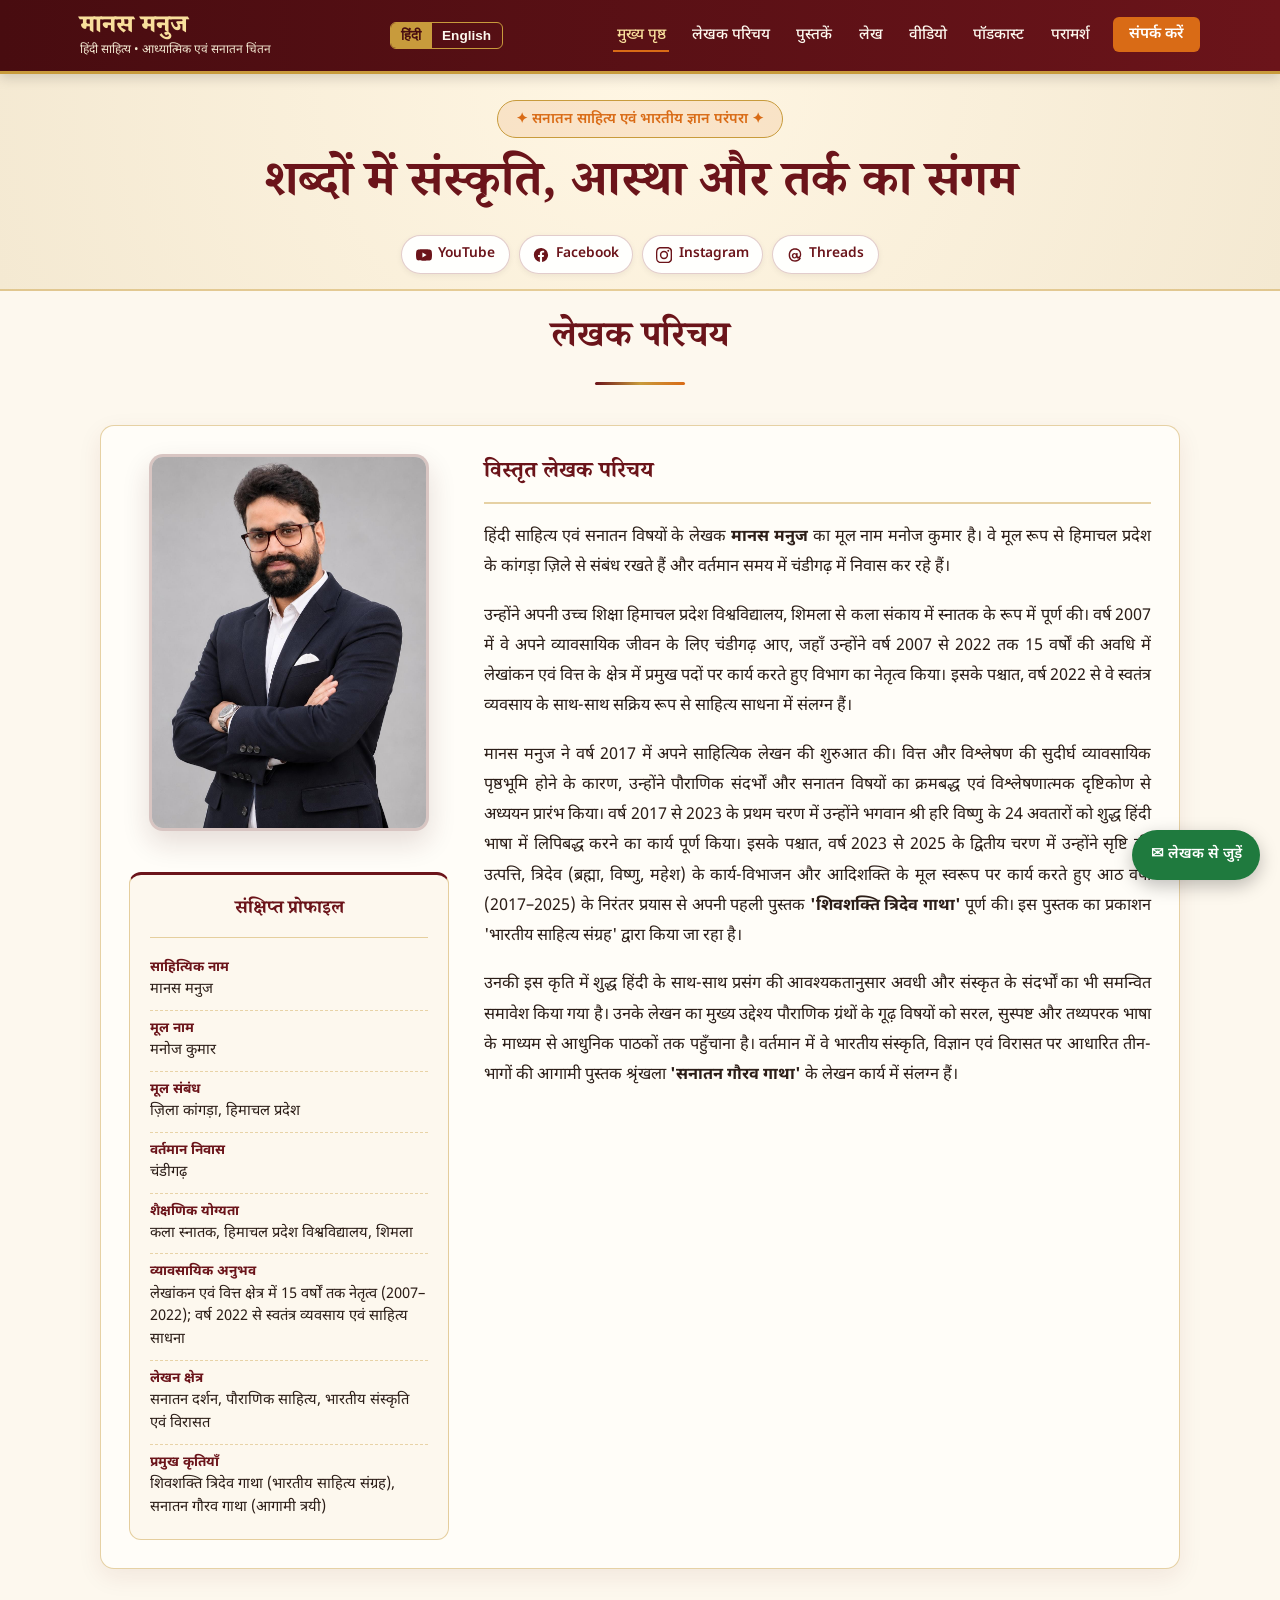
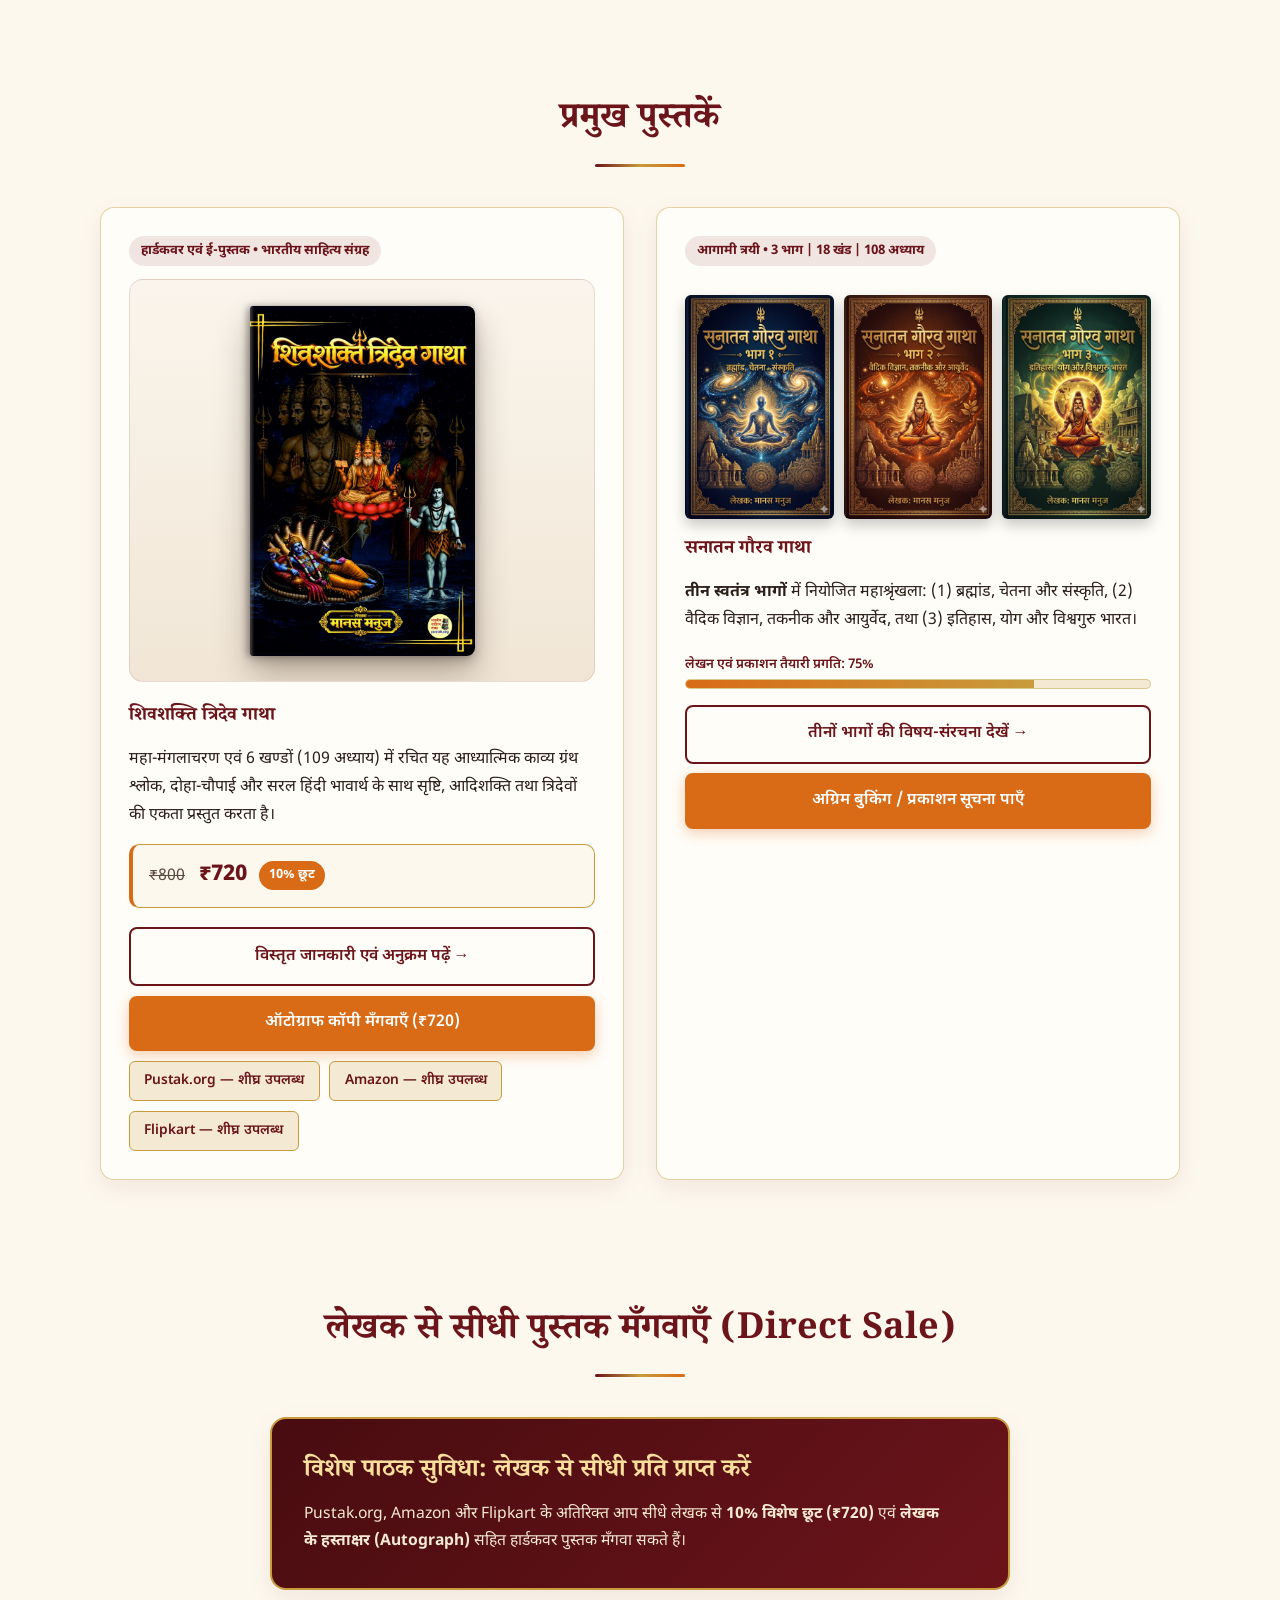
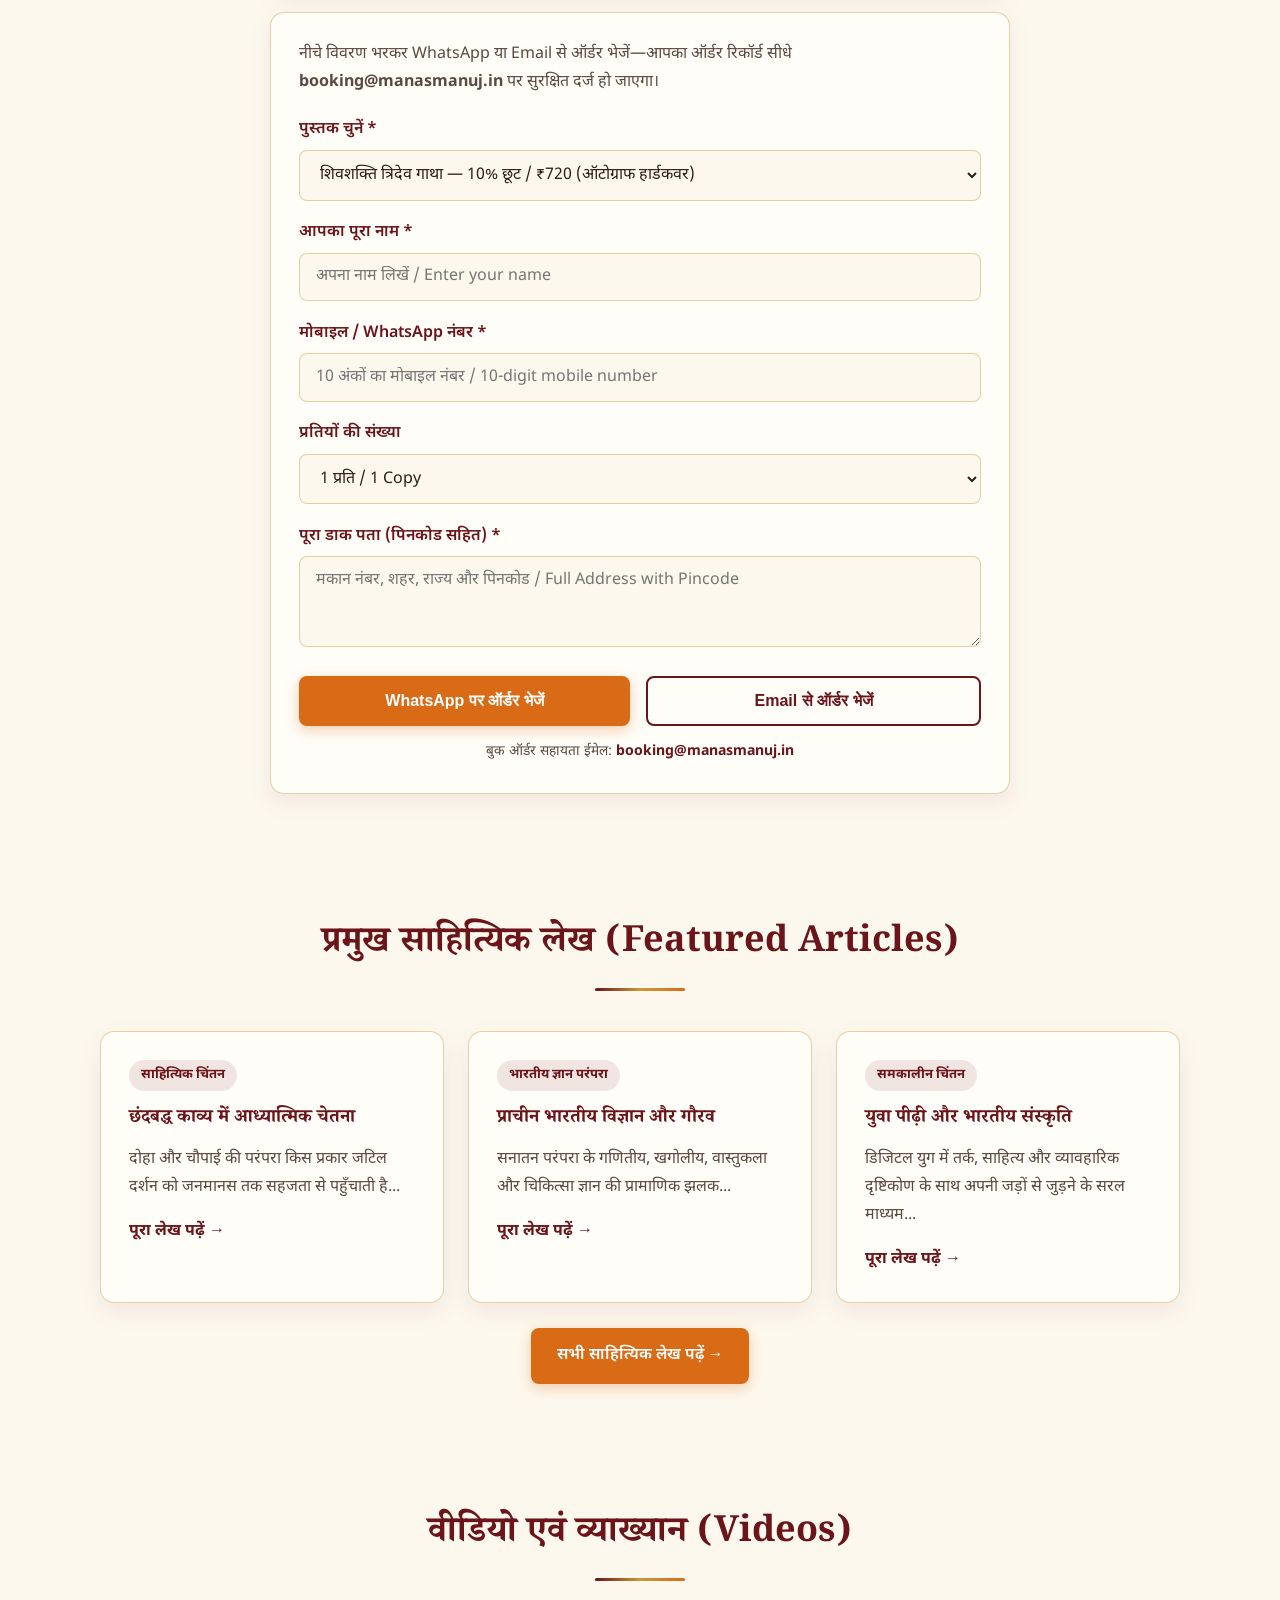
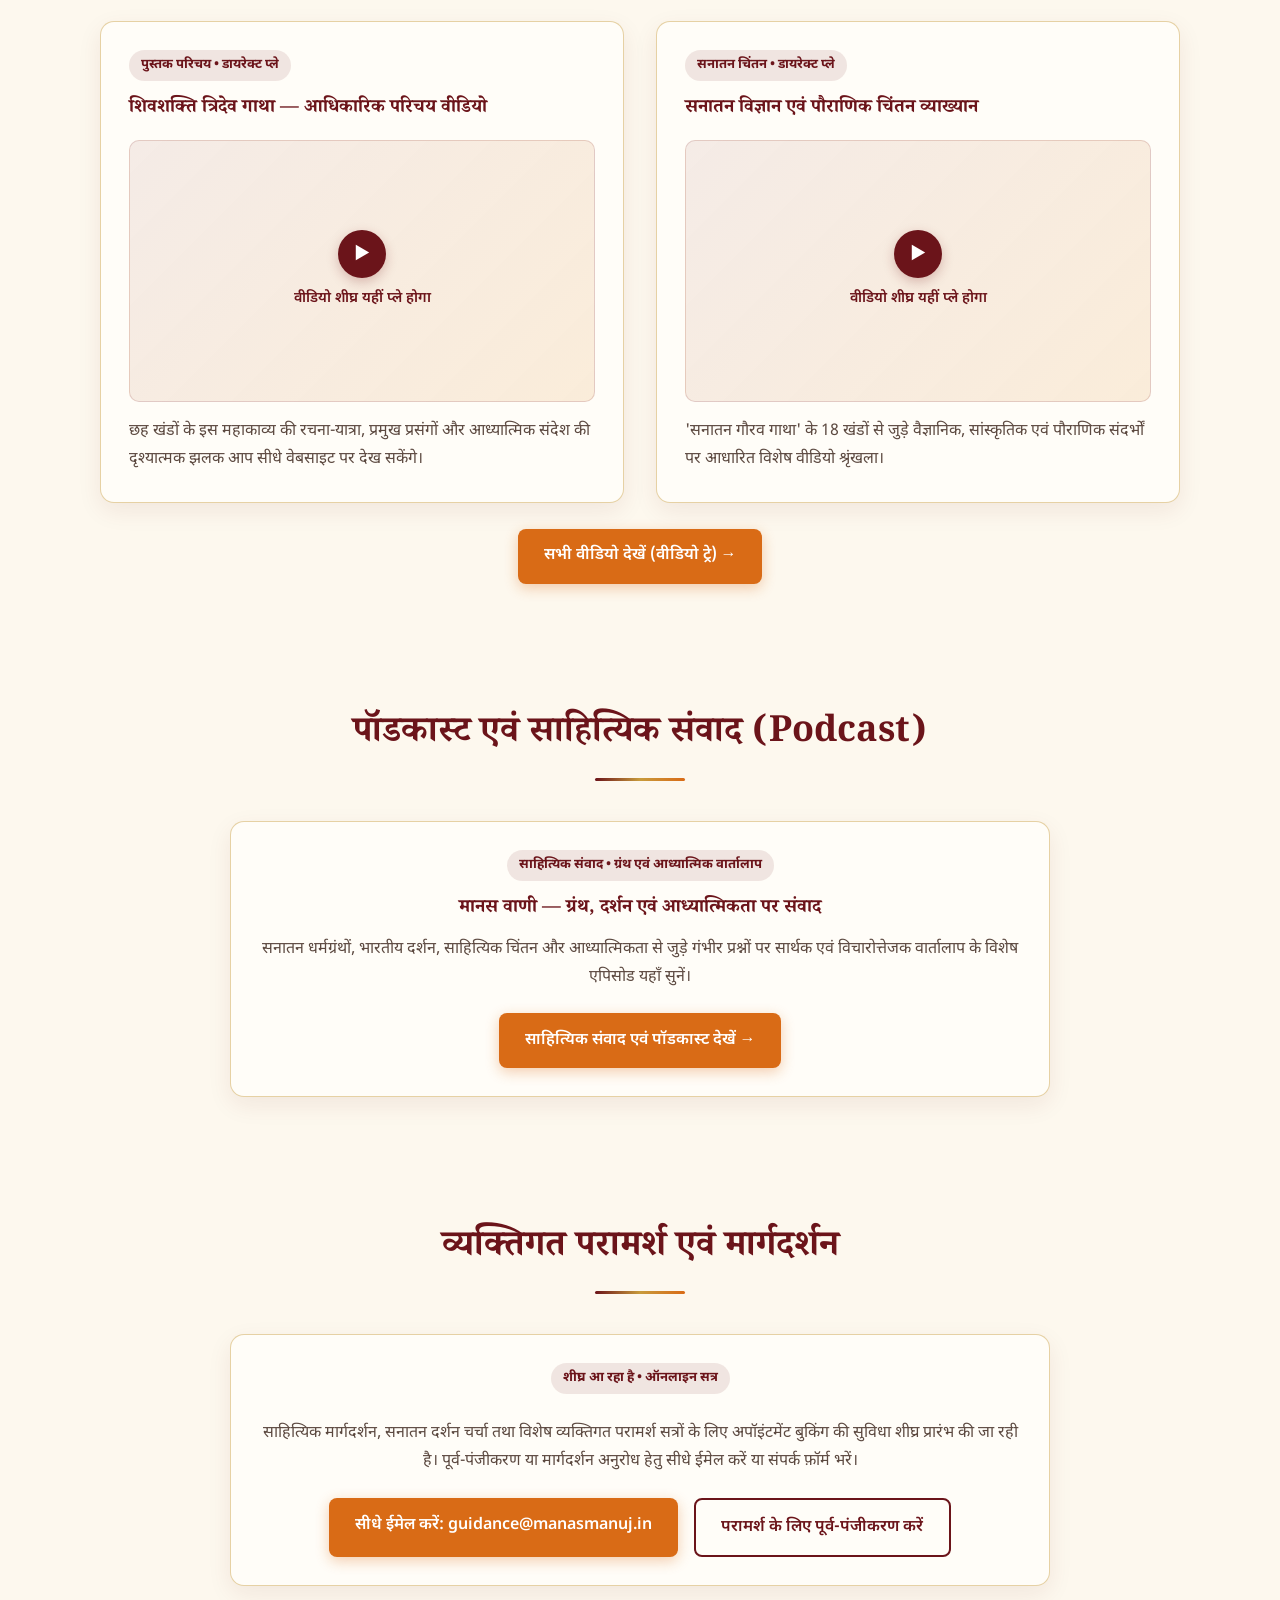
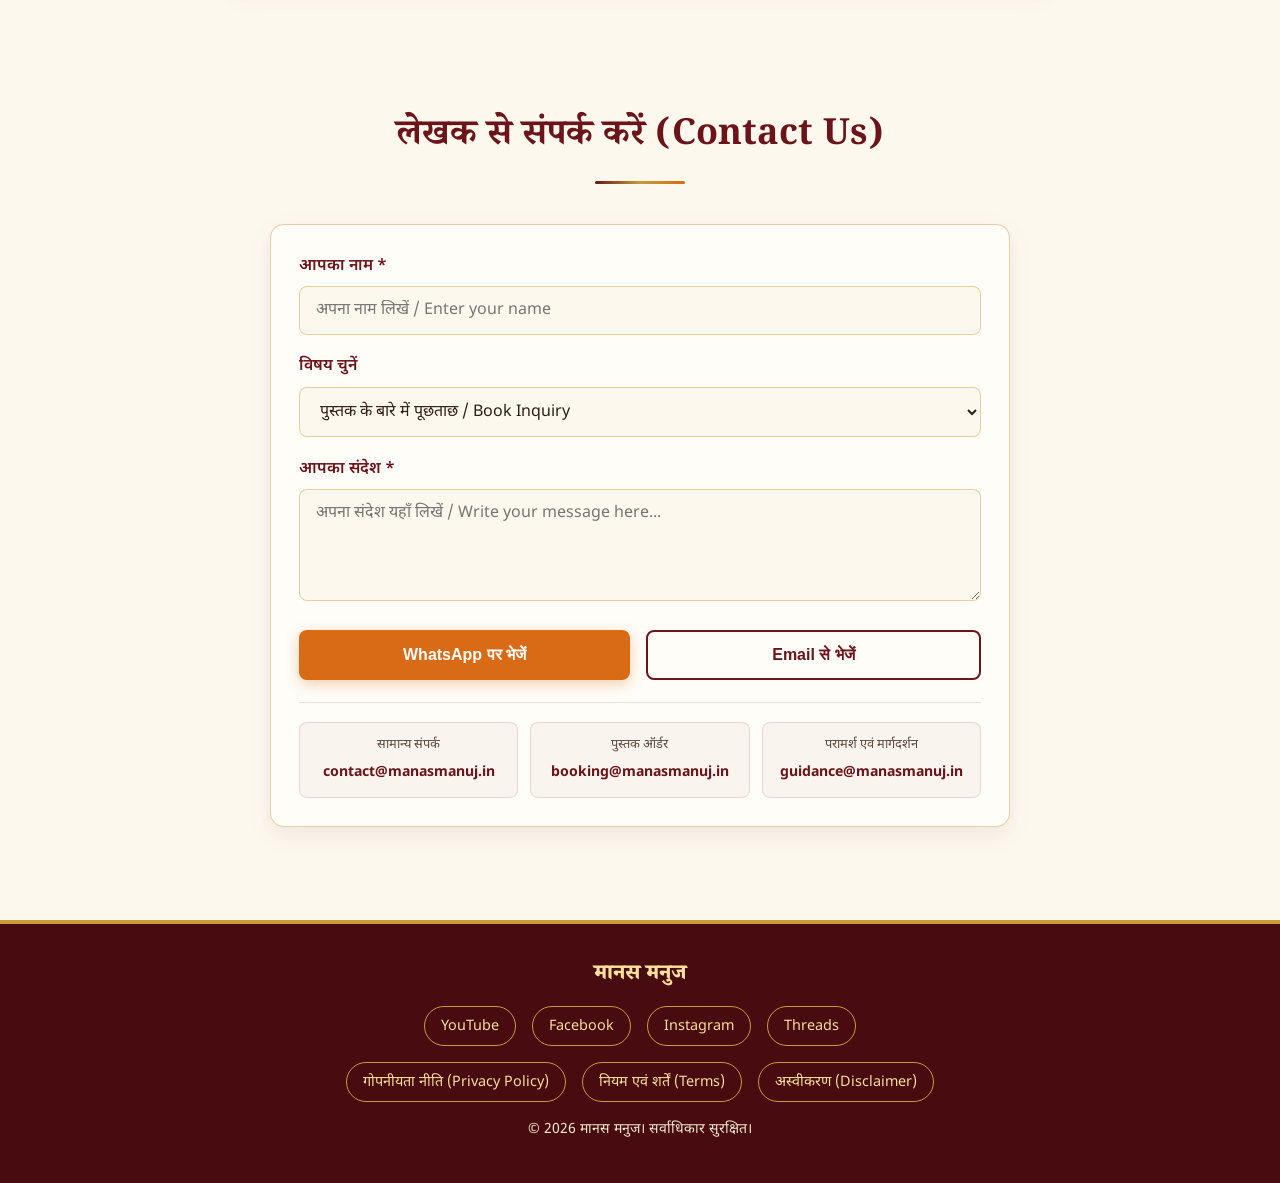
==== commit 44c3f02f: "Updated homepage and sub-pages" ====
--- a/index.html
+++ b/index.html
@@ -4,6 +4,9 @@
   <meta charset="UTF-8" />
   <meta name="viewport" content="width=device-width, initial-scale=1.0" />
   <title>मानस मनुज | आधिकारिक साहित्यिक वेबसाइट</title>
+
+  <!-- Favicon (ब्राउज़र टैब लोगो) -->
+  <link rel="icon" type="image/jpeg" href="images/author.jpg" />
 
   <!-- SEO एवं Google AdSense के लिए मेटा टैग्स -->
   <meta name="description" content="हिंदी साहित्यकार मानस मनुज की आधिकारिक वेबसाइट। सनातन दर्शन, पौराणिक साहित्य, शिवशक्ति त्रिदेव गाथा, सनातन गौरव गाथा, साहित्यिक लेख, वीडियो और ऑटोग्राफ पुस्तक ऑर्डर।" />
@@ -13,11 +16,125 @@
   <meta property="og:title" content="मानस मनुज | आधिकारिक साहित्यिक वेबसाइट" />
   <meta property="og:description" content="सनातन दर्शन, पौराणिक साहित्य एवं भारतीय संस्कृति पर आधारित पुस्तकों और लेखों का आधिकारिक मंच।" />
   <meta property="og:type" content="website" />
+  <meta property="og:url" content="https://manasmanuj.in/" />
+
+  <!-- प्राइवेट Site Visit Analytics (GA4 / GoatCounter) कोड यहाँ जोड़ा जाएगा — पब्लिक को नहीं दिखेगा -->
 
   <link rel="preconnect" href="https://fonts.googleapis.com">
   <link rel="preconnect" href="https://fonts.gstatic.com" crossorigin>
   <link href="https://fonts.googleapis.com/css2?family=Noto+Sans+Devanagari:wght@400;500;600;700&family=Noto+Serif+Devanagari:wght@500;700;800&display=swap" rel="stylesheet">
   <link rel="stylesheet" href="css/style.css" />
+
+  <!-- प्राइम सोशल मीडिया बार, वीडियो एम्बेड स्लॉट और ईमेल कार्ड स्टाइलिंग -->
+  <style>
+    .prime-social-bar {
+      display: flex;
+      flex-wrap: wrap;
+      justify-content: center;
+      align-items: center;
+      gap: 0.55rem;
+      margin-top: 0.9rem;
+    }
+    .prime-social-link {
+      display: inline-flex;
+      align-items: center;
+      gap: 0.4rem;
+      padding: 0.42rem 0.85rem;
+      border-radius: 999px;
+      background: rgba(255, 255, 255, 0.94);
+      color: var(--maroon, #7a1c1c);
+      border: 1px solid rgba(122, 28, 28, 0.22);
+      font-size: 0.86rem;
+      font-weight: 600;
+      text-decoration: none;
+      box-shadow: 0 2px 6px rgba(0, 0, 0, 0.06);
+      transition: transform 0.2s ease, background-color 0.2s ease, color 0.2s ease;
+    }
+    .prime-social-link svg {
+      width: 16px;
+      height: 16px;
+      fill: currentColor;
+      flex-shrink: 0;
+    }
+    .prime-social-link:hover {
+      background: var(--maroon, #7a1c1c);
+      color: #ffffff;
+      transform: translateY(-1px);
+    }
+    .video-embed-box {
+      position: relative;
+      width: 100%;
+      aspect-ratio: 16 / 9;
+      border-radius: 10px;
+      overflow: hidden;
+      background: linear-gradient(135deg, rgba(122, 28, 28, 0.08), rgba(217, 119, 6, 0.12));
+      border: 1px solid rgba(122, 28, 28, 0.16);
+      margin: 0.85rem 0 1rem;
+      display: flex;
+      align-items: center;
+      justify-content: center;
+      text-align: center;
+    }
+    .video-embed-box iframe {
+      position: absolute;
+      inset: 0;
+      width: 100%;
+      height: 100%;
+      border: 0;
+    }
+    .video-placeholder {
+      padding: 1rem;
+      color: var(--maroon, #7a1c1c);
+    }
+    .video-placeholder-icon {
+      display: inline-flex;
+      align-items: center;
+      justify-content: center;
+      width: 48px;
+      height: 48px;
+      border-radius: 50%;
+      background: var(--maroon, #7a1c1c);
+      color: #ffffff;
+      font-size: 1.2rem;
+      margin-bottom: 0.5rem;
+      box-shadow: 0 4px 12px rgba(122, 28, 28, 0.25);
+    }
+    .section-more-wrap {
+      text-align: center;
+      margin-top: 1.6rem;
+    }
+    .official-emails-grid {
+      display: grid;
+      grid-template-columns: repeat(auto-fit, minmax(200px, 1fr));
+      gap: 0.75rem;
+      margin-top: 1.4rem;
+      padding-top: 1.2rem;
+      border-top: 1px solid rgba(122, 28, 28, 0.14);
+    }
+    .email-info-item {
+      background: rgba(122, 28, 28, 0.04);
+      border: 1px solid rgba(122, 28, 28, 0.14);
+      border-radius: 8px;
+      padding: 0.65rem 0.85rem;
+      text-align: center;
+    }
+    .email-info-label {
+      display: block;
+      font-size: 0.8rem;
+      color: var(--text-muted, #5c4b43);
+      margin-bottom: 0.2rem;
+    }
+    .email-info-link {
+      font-size: 0.88rem;
+      font-weight: 700;
+      color: var(--maroon, #7a1c1c);
+      text-decoration: none;
+      word-break: break-all;
+    }
+    .email-info-link:hover {
+      text-decoration: underline;
+    }
+  </style>
 </head>
 <body>
 
@@ -51,11 +168,31 @@
     </div>
   </header>
 
-  <!-- संक्षिप्त शीर्षक सेक्शन -->
-  <div class="hero" id="home" style="padding: 1.6rem 1.2rem 0.6rem;">
+  <!-- संक्षिप्त शीर्षक सेक्शन + प्राइम सोशल मीडिया लिंक -->
+  <div class="hero" id="home" style="padding: 1.6rem 1.2rem 0.9rem;">
     <div class="hero-inner" style="margin-bottom: 0;">
       <div class="sacred-badge" data-hi="✦ सनातन साहित्य एवं भारतीय ज्ञान परंपरा ✦" data-en="✦ Sanatan Literature & Indian Knowledge Tradition ✦">✦ सनातन साहित्य एवं भारतीय ज्ञान परंपरा ✦</div>
       <h1 style="margin-bottom: 0.4rem;" data-hi="शब्दों में संस्कृति, आस्था और तर्क का संगम" data-en="A Confluence of Culture, Faith, and Logic in Words">शब्दों में संस्कृति, आस्था और तर्क का संगम</h1>
+
+      <!-- प्राइम सोशल मीडिया आइकन्स -->
+      <div class="prime-social-bar" aria-label="Official Social Media Links">
+        <a href="https://www.youtube.com/@ManasManuj" target="_blank" rel="noopener noreferrer" class="prime-social-link" title="YouTube - सनातन धर्म – मानस मनुज">
+          <svg viewBox="0 0 24 24" aria-hidden="true"><path d="M23.5 6.2a3 3 0 0 0-2.1-2.1C19.5 3.5 12 3.5 12 3.5s-7.5 0-9.4.6A3 3 0 0 0 .5 6.2 31.4 31.4 0 0 0 0 12a31.4 31.4 0 0 0 .5 5.8 3 3 0 0 0 2.1 2.1c1.9.6 9.4.6 9.4.6s7.5 0 9.4-.6a3 3 0 0 0 2.1-2.1A31.4 31.4 0 0 0 24 12a31.4 31.4 0 0 0-.5-5.8zM9.6 15.6V8.4l6.3 3.6-6.3 3.6z"/></svg>
+          <span>YouTube</span>
+        </a>
+        <a href="https://www.facebook.com/manasmanuj" target="_blank" rel="noopener noreferrer" class="prime-social-link" title="Facebook - सनातन धर्म – मानस मनुज">
+          <svg viewBox="0 0 24 24" aria-hidden="true"><path d="M22.7 12.1A10.7 10.7 0 1 0 10.3 22.6v-7.5H7.6v-3h2.7V9.8c0-2.7 1.6-4.2 4-4.2 1.2 0 2.4.2 2.4.2v2.6h-1.4c-1.3 0-1.7.8-1.7 1.7v2h2.9l-.5 3h-2.4v7.5a10.7 10.7 0 0 0 9.1-10.5z"/></svg>
+          <span>Facebook</span>
+        </a>
+        <a href="https://www.instagram.com/manasmanuj/" target="_blank" rel="noopener noreferrer" class="prime-social-link" title="Instagram - @manasmanuj">
+          <svg viewBox="0 0 24 24" aria-hidden="true"><path d="M12 2.2c3.2 0 3.6 0 4.9.1 1.2.1 1.9.2 2.3.4.6.2 1 .5 1.4.9.4.4.7.8.9 1.4.2.4.4 1.1.4 2.3.1 1.3.1 1.6.1 4.9s0 3.6-.1 4.9c-.1 1.2-.2 1.9-.4 2.3-.2.6-.5 1-.9 1.4-.4.4-.8.7-1.4.9-.4.2-1.1.4-2.3.4-1.3.1-1.6.1-4.9.1s-3.6 0-4.9-.1c-1.2-.1-1.9-.2-2.3-.4a3.9 3.9 0 0 1-1.4-.9 3.9 3.9 0 0 1-.9-1.4c-.2-.4-.4-1.1-.4-2.3-.1-1.3-.1-1.6-.1-4.9s0-3.6.1-4.9c.1-1.2.2-1.9.4-2.3.2-.6.5-1 .9-1.4.4-.4.8-.7 1.4-.9.4-.2 1.1-.4 2.3-.4 1.3-.1 1.6-.1 4.9-.1M12 0C8.7 0 8.3 0 7 .1 5.7.1 4.8.3 4 .6c-.8.3-1.5.7-2.2 1.4A6 6 0 0 0 .6 4C.3 4.8.1 5.7.1 7 0 8.3 0 8.7 0 12s0 3.7.1 5c.1 1.3.2 2.2.5 3 .3.8.7 1.5 1.4 2.2.7.7 1.4 1.1 2.2 1.4.8.3 1.7.5 3 .5 1.3.1 1.7.1 5 .1s3.7 0 5-.1c1.3-.1 2.2-.2 3-.5.8-.3 1.5-.7 2.2-1.4.7-.7 1.1-1.4 1.4-2.2.3-.8.5-1.7.5-3 .1-1.3.1-1.7.1-5s0-3.7-.1-5c-.1-1.3-.2-2.2-.5-3-.3-.8-.7-1.5-1.4-2.2A6 6 0 0 0 20 .6c-.8-.3-1.7-.5-3-.5C15.7 0 15.3 0 12 0zm0 5.8a6.2 6.2 0 1 0 0 12.4 6.2 6.2 0 0 0 0-12.4zM12 16a4 4 0 1 1 0-8 4 4 0 0 1 0 8zm6.4-11.8a1.4 1.4 0 1 0 0 2.9 1.4 1.4 0 0 0 0-2.9z"/></svg>
+          <span>Instagram</span>
+        </a>
+        <a href="https://www.threads.com/@manasmanuj" target="_blank" rel="noopener noreferrer" class="prime-social-link" title="Threads - @manasmanuj">
+          <svg viewBox="0 0 24 24" aria-hidden="true"><path d="M12.2 2C6.5 2 2.5 5.9 2.5 12s4 10 9.7 10c4.1 0 7.1-1.9 8.7-5.2l-1.9-.9c-1.2 2.6-3.5 4.1-6.8 4.1-4.5 0-7.5-3.1-7.5-8s3-8 7.5-8c4.4 0 7.2 2.7 7.2 7 0 2.1-.8 3.7-2.2 3.7-.8 0-1.3-.5-1.3-1.5V9.1h-2.1v1.2c-.6-.9-1.5-1.4-2.7-1.4-2.2 0-3.9 1.8-3.9 4.2s1.6 4.2 3.8 4.2c1.4 0 2.5-.6 3.1-1.6.4 1 1.4 1.6 2.7 1.6 2.7 0 4.5-2.3 4.5-5.7C21.6 5.8 17.8 2 12.2 2zm-.8 13.4c-1.2 0-2-.9-2-2.3s.8-2.3 2-2.3 2 .9 2 2.3-.8 2.3-2 2.3z"/></svg>
+          <span>Threads</span>
+        </a>
+      </div>
     </div>
   </div>
 
@@ -128,6 +265,7 @@
       </div>
     </div>
   </section>
+
   <!-- पुस्तकें सेक्शन -->
   <section id="books">
     <div class="section-header">
@@ -192,19 +330,18 @@
         </div>
         <div class="book-links" style="margin-top:0.8rem;">
           <a href="books/sanatan-gaurav-gatha.html" class="btn btn-outline" style="width:100%;" data-hi="तीनों भागों की विषय-संरचना देखें →" data-en="Explore Trilogy Blueprint →">तीनों भागों की विषय-संरचना देखें →</a>
-          <a href="#contact" class="btn btn-primary" style="width:100%;" data-hi="प्रकाशन की अग्रिम सूचना पाएँ" data-en="Get Publication Alert">प्रकाशन की अग्रिम सूचना पाएँ</a>
-        </div>
-      </div>
-    </div>
-  </section>
-
-  <!-- डायरेक्ट सेल ऑर्डर फॉर्म (विशेष पाठक सुविधा बैनर के साथ) -->
+          <a href="#direct-order" class="btn btn-primary" style="width:100%;" data-hi="अग्रिम बुकिंग / प्रकाशन सूचना पाएँ" data-en="Pre-Booking / Publication Alert">अग्रिम बुकिंग / प्रकाशन सूचना पाएँ</a>
+        </div>
+      </div>
+    </div>
+  </section>
+  <!-- डायरेक्ट सेल ऑर्डर फॉर्म (पुस्तक ड्रॉपडाउन + WhatsApp/Email दोनों विकल्पों सहित) -->
   <section id="direct-order">
     <div class="section-header">
       <h2 data-hi="लेखक से सीधी पुस्तक मँगवाएँ (Direct Sale)" data-en="Order Directly from Author (Direct Sale)">लेखक से सीधी पुस्तक मँगवाएँ (Direct Sale)</h2>
       <div class="divider"></div>
     </div>
-
+    
     <!-- डायरेक्ट सेल हाईलाइट बॉक्स -->
     <div class="direct-sale-banner" style="max-width:740px; margin:0 auto 1.4rem;">
       <div>
@@ -214,11 +351,21 @@
         </p>
       </div>
     </div>
-
+    
     <div class="card" style="max-width:740px; margin:auto;">
-      <p style="margin-bottom:1.2rem; color:var(--text-muted);" data-hi="नीचे विवरण भरें—आपका ऑर्डर सीधे लेखक के WhatsApp पर पहुँच जाएगा और आपको <strong>10% छूट (₹720) के साथ हार्डकवर हस्ताक्षरित प्रति</strong> भेजी जाएगी।" data-en="Fill in the details below—your order will go directly to the author's WhatsApp and you will receive an <strong>autographed hardcover copy with 10% discount (₹720)</strong>.">
-        नीचे विवरण भरें—आपका ऑर्डर सीधे लेखक के WhatsApp पर पहुँच जाएगा और आपको <strong>10% छूट (₹720) के साथ हार्डकवर हस्ताक्षरित प्रति</strong> भेजी जाएगी।
+      <p style="margin-bottom:1.2rem; color:var(--text-muted);" data-hi="नीचे विवरण भरकर WhatsApp या Email से ऑर्डर भेजें—आपका ऑर्डर रिकॉर्ड सीधे <strong>booking@manasmanuj.in</strong> पर सुरक्षित दर्ज हो जाएगा।" data-en="Fill in the details below and submit via WhatsApp or Email—your order record will be logged directly at <strong>booking@manasmanuj.in</strong>.">
+        नीचे विवरण भरकर WhatsApp या Email से ऑर्डर भेजें—आपका ऑर्डर रिकॉर्ड सीधे <strong>booking@manasmanuj.in</strong> पर सुरक्षित दर्ज हो जाएगा।
       </p>
+      <div class="form-group">
+        <label for="bookSelect" data-hi="पुस्तक चुनें *" data-en="Select Book *">पुस्तक चुनें *</label>
+        <select id="bookSelect">
+          <option value="शिवशक्ति त्रिदेव गाथा — 10% छूट / ₹720 (ऑटोग्राफ हार्डकवर)">शिवशक्ति त्रिदेव गाथा — 10% छूट / ₹720 (ऑटोग्राफ हार्डकवर)</option>
+          <option value="सनातन गौरव गाथा — भाग 1 (अग्रिम बुकिंग / सूचना)">सनातन गौरव गाथा — भाग 1 (अग्रिम बुकिंग / सूचना)</option>
+          <option value="सनातन गौरव गाथा — भाग 2 (अग्रिम बुकिंग / सूचना)">सनातन गौरव गाथा — भाग 2 (अग्रिम बुकिंग / सूचना)</option>
+          <option value="सनातन गौरव गाथा — भाग 3 (अग्रिम बुकिंग / सूचना)">सनातन गौरव गाथा — भाग 3 (अग्रिम बुकिंग / सूचना)</option>
+          <option value="सनातन गौरव गाथा — संपूर्ण त्रयी सेट (भाग 1, 2 व 3)">सनातन गौरव गाथा — संपूर्ण त्रयी सेट (भाग 1, 2 व 3 - अग्रिम सूचना)</option>
+        </select>
+      </div>
       <div class="form-group">
         <label for="buyerName" data-hi="आपका पूरा नाम *" data-en="Your Full Name *">आपका पूरा नाम *</label>
         <input type="text" id="buyerName" placeholder="अपना नाम लिखें / Enter your name" />
@@ -240,14 +387,21 @@
         <label for="buyerAddress" data-hi="पूरा डाक पता (पिनकोड सहित) *" data-en="Complete Postal Address (with Pincode) *">पूरा डाक पता (पिनकोड सहित) *</label>
         <textarea id="buyerAddress" rows="3" placeholder="मकान नंबर, शहर, राज्य और पिनकोड / Full Address with Pincode"></textarea>
       </div>
-      <button type="button" class="btn btn-primary" style="width:100%;" onclick="sendDirectBookOrder()" data-hi="WhatsApp पर ऑर्डर भेजें" data-en="Send Order on WhatsApp">WhatsApp पर ऑर्डर भेजें</button>
-    </div>
-  </section>
-
-  <!-- साहित्यिक लेख -->
+      <div class="btn-group">
+        <button type="button" class="btn btn-primary" style="flex:1;" onclick="sendDirectBookOrder('whatsapp')" data-hi="WhatsApp पर ऑर्डर भेजें" data-en="Send Order on WhatsApp">WhatsApp पर ऑर्डर भेजें</button>
+        <button type="button" class="btn btn-outline" style="flex:1;" onclick="sendDirectBookOrder('email')" data-hi="Email से ऑर्डर भेजें" data-en="Send Order via Email">Email से ऑर्डर भेजें</button>
+      </div>
+      <p style="margin-top:0.9rem; font-size:0.86rem; text-align:center; color:var(--text-muted);">
+        <span data-hi="बुक ऑर्डर सहायता ईमेल:" data-en="Book Order Support Email:">बुक ऑर्डर सहायता ईमेल:</span>
+        <a href="mailto:booking@manasmanuj.in" class="email-info-link">booking@manasmanuj.in</a>
+      </p>
+    </div>
+  </section>
+  
+  <!-- चुनिंदा साहित्यिक लेख (बाकी सभी लेख अलग पेज पर) -->
   <section id="articles">
     <div class="section-header">
-      <h2 data-hi="साहित्यिक लेख (Articles)" data-en="Literary Articles">साहित्यिक लेख (Articles)</h2>
+      <h2 data-hi="प्रमुख साहित्यिक लेख (Featured Articles)" data-en="Featured Literary Articles">प्रमुख साहित्यिक लेख (Featured Articles)</h2>
       <div class="divider"></div>
     </div>
     <div class="grid-3">
@@ -259,7 +413,7 @@
         <p style="margin:0.6rem 0 1rem; color:var(--text-muted);" data-hi="दोहा और चौपाई की परंपरा किस प्रकार जटिल दर्शन को जनमानस तक सहजता से पहुँचाती है..." data-en="How the tradition of Doha and Chaupai effortlessly brings complex philosophy to the masses...">दोहा और चौपाई की परंपरा किस प्रकार जटिल दर्शन को जनमानस तक सहजता से पहुँचाती है...</p>
         <a href="articles/chhandbaddh-kavya-chetna.html" style="color:var(--maroon); font-weight:700;" data-hi="पूरा लेख पढ़ें →" data-en="Read Full Article →">पूरा लेख पढ़ें →</a>
       </div>
-
+      
       <div class="card">
         <span class="book-badge" data-hi="भारतीय ज्ञान परंपरा" data-en="Indian Knowledge">भारतीय ज्ञान परंपरा</span>
         <h3>
@@ -268,7 +422,7 @@
         <p style="margin:0.6rem 0 1rem; color:var(--text-muted);" data-hi="सनातन परंपरा के गणितीय, खगोलीय, वास्तुकला और चिकित्सा ज्ञान की प्रामाणिक झलक..." data-en="An authentic glimpse into the mathematical, astronomical, architectural, and medical wisdom of Sanatan tradition...">सनातन परंपरा के गणितीय, खगोलीय, वास्तुकला और चिकित्सा ज्ञान की प्रामाणिक झलक...</p>
         <a href="articles/prachin-bhartiya-vigyan.html" style="color:var(--maroon); font-weight:700;" data-hi="पूरा लेख पढ़ें →" data-en="Read Full Article →">पूरा लेख पढ़ें →</a>
       </div>
-
+      
       <div class="card">
         <span class="book-badge" data-hi="समकालीन चिंतन" data-en="Contemporary Thought">समकालीन चिंतन</span>
         <h3>
@@ -278,51 +432,72 @@
         <a href="articles/yuva-pidhi-bhartiya-sanskriti.html" style="color:var(--maroon); font-weight:700;" data-hi="पूरा लेख पढ़ें →" data-en="Read Full Article →">पूरा लेख पढ़ें →</a>
       </div>
     </div>
-  </section>
-
-  <!-- वीडियो एवं पुस्तक प्रोमो -->
+    
+    <div class="section-more-wrap">
+      <a href="articles/index.html" class="btn btn-primary" data-hi="सभी साहित्यिक लेख पढ़ें →" data-en="Read All Literary Articles →">सभी साहित्यिक लेख पढ़ें →</a>
+    </div>
+  </section>
+  
+  <!-- वीडियो एवं व्याख्यान (डायरेक्ट प्ले स्लॉट + वीडियो ट्रे पेज) -->
   <section id="videos">
     <div class="section-header">
-      <h2 data-hi="वीडियो एवं पुस्तक प्रोमो (Videos)" data-en="Videos & Book Promos">वीडियो एवं पुस्तक प्रोमो (Videos)</h2>
+      <h2 data-hi="वीडियो एवं व्याख्यान (Videos)" data-en="Videos & Talks">वीडियो एवं व्याख्यान (Videos)</h2>
       <div class="divider"></div>
     </div>
     <div class="grid-2">
       <div class="card">
-        <span class="book-badge" data-hi="पुस्तक प्रोमो • शीघ्र प्रसारित" data-en="Book Promo • Premiering Soon">पुस्तक प्रोमो • शीघ्र प्रसारित</span>
-        <h3 data-hi="शिवशक्ति त्रिदेव गाथा — आधिकारिक परिचय वीडियो" data-en="ShivShakti Tridev Gatha — Official Book Trailer">शिवशक्ति त्रिदेव गाथा — आधिकारिक परिचय वीडियो</h3>
-        <p style="margin:0.6rem 0 1rem; color:var(--text-muted);" data-hi="छह खंडों के इस महाकाव्य की रचना-यात्रा, प्रमुख छंदों और आध्यात्मिक संदेश की दृश्यात्मक झलक शीघ्र हमारे YouTube मंच पर प्रस्तुत की जाएगी।" data-en="A visual introduction to the eight-year writing journey, select verses, and spiritual message of this six-part poetic work will premiere soon on YouTube.">
-          छह खंडों के इस महाकाव्य की रचना-यात्रा, प्रमुख छंदों और आध्यात्मिक संदेश की दृश्यात्मक झलक शीघ्र हमारे YouTube मंच पर प्रस्तुत की जाएगी।
-        </p>
-        <a href="#contact" class="btn btn-outline" data-hi="वीडियो अपडेट के लिए जुड़ें" data-en="Stay Updated on Videos">वीडियो अपडेट के लिए जुड़ें</a>
-      </div>
-
-      <div class="card">
-        <span class="book-badge" data-hi="साहित्य संवाद • YouTube श्रृंखला" data-en="Literary Talks • YouTube Series">साहित्य संवाद • YouTube श्रृंखला</span>
+        <span class="book-badge" data-hi="पुस्तक परिचय • डायरेक्ट प्ले" data-en="Book Intro • Direct Play">पुस्तक परिचय • डायरेक्ट प्ले</span>
+        <h3 data-hi="शिवशक्ति त्रिदेव गाथा — आधिकारिक परिचय वीडियो" data-en="ShivShakti Tridev Gatha — Official Book Video">शिवशक्ति त्रिदेव गाथा — आधिकारिक परिचय वीडियो</h3>
+        <div class="video-embed-box">
+          <!-- YouTube या Facebook वीडियो डायरेक्ट प्ले करने के लिए नीचे के placeholder की जगह iframe पेस्ट करें -->
+          <!-- उदाहरण (YouTube): <iframe src="https://www.youtube.com/embed/VIDEO_ID" allowfullscreen loading="lazy"></iframe> -->
+          <div class="video-placeholder">
+            <div class="video-placeholder-icon">▶</div>
+            <p style="font-size:0.9rem; font-weight:600; margin:0;" data-hi="वीडियो शीघ्र यहीं प्ले होगा" data-en="Video will play directly here soon">वीडियो शीघ्र यहीं प्ले होगा</p>
+          </div>
+        </div>
+        <p style="margin:0; color:var(--text-muted);" data-hi="छह खंडों के इस महाकाव्य की रचना-यात्रा, प्रमुख प्रसंगों और आध्यात्मिक संदेश की दृश्यात्मक झलक आप सीधे वेबसाइट पर देख सकेंगे।" data-en="Watch the visual introduction to the eight-year writing journey, key themes, and spiritual message directly on the website.">
+          छह खंडों के इस महाकाव्य की रचना-यात्रा, प्रमुख प्रसंगों और आध्यात्मिक संदेश की दृश्यात्मक झलक आप सीधे वेबसाइट पर देख सकेंगे।
+        </p>
+      </div>
+      
+      <div class="card">
+        <span class="book-badge" data-hi="सनातन चिंतन • डायरेक्ट प्ले" data-en="Sanatan Insights • Direct Play">सनातन चिंतन • डायरेक्ट प्ले</span>
         <h3 data-hi="सनातन विज्ञान एवं पौराणिक चिंतन व्याख्यान" data-en="Talks on Sanatan Science & Pauranik Insights">सनातन विज्ञान एवं पौराणिक चिंतन व्याख्यान</h3>
-        <p style="margin:0.6rem 0 1rem; color:var(--text-muted);" data-hi="'सनातन गौरव गाथा' के 18 खंडों से जुड़े रोचक वैज्ञानिक एवं सांस्कृतिक प्रसंगों पर संक्षिप्त व्याख्यान श्रृंखला शीघ्र प्रारंभ हो रही है।" data-en="A concise video series exploring scientific and cultural insights from the 18 Khands of 'Sanatan Gaurav Gatha' is launching soon.">
-          'सनातन गौरव गाथा' के 18 खंडों से जुड़े रोचक वैज्ञानिक एवं सांस्कृतिक प्रसंगों पर संक्षिप्त व्याख्यान श्रृंखला शीघ्र प्रारंभ हो रही है।
-        </p>
-        <a href="#contact" class="btn btn-outline" data-hi="चैनल सूचना प्राप्त करें" data-en="Get Channel Updates">चैनल सूचना प्राप्त करें</a>
-      </div>
-    </div>
-  </section>
-
-  <!-- पॉडकास्ट एवं काव्य-पाठ -->
+        <div class="video-embed-box">
+          <!-- YouTube या Facebook वीडियो डायरेक्ट प्ले करने के लिए नीचे के placeholder की जगह iframe पेस्ट करें -->
+          <div class="video-placeholder">
+            <div class="video-placeholder-icon">▶</div>
+            <p style="font-size:0.9rem; font-weight:600; margin:0;" data-hi="वीडियो शीघ्र यहीं प्ले होगा" data-en="Video will play directly here soon">वीडियो शीघ्र यहीं प्ले होगा</p>
+          </div>
+        </div>
+        <p style="margin:0; color:var(--text-muted);" data-hi="'सनातन गौरव गाथा' के 18 खंडों से जुड़े वैज्ञानिक, सांस्कृतिक एवं पौराणिक संदर्भों पर आधारित विशेष वीडियो श्रृंखला।" data-en="A curated video series exploring scientific, cultural, and Pauranik references from the 18 Khands of 'Sanatan Gaurav Gatha'.">
+          'सनातन गौरव गाथा' के 18 खंडों से जुड़े वैज्ञानिक, सांस्कृतिक एवं पौराणिक संदर्भों पर आधारित विशेष वीडियो श्रृंखला।
+        </p>
+      </div>
+    </div>
+    
+    <div class="section-more-wrap">
+      <a href="videos/index.html" class="btn btn-primary" data-hi="सभी वीडियो देखें (वीडियो ट्रे) →" data-en="Watch All Videos (Video Gallery) →">सभी वीडियो देखें (वीडियो ट्रे) →</a>
+    </div>
+  </section>
+  
+  <!-- पॉडकास्ट एवं साहित्यिक संवाद -->
   <section id="podcast">
     <div class="section-header">
-      <h2 data-hi="पॉडकास्ट एवं काव्य-पाठ (Podcast)" data-en="Podcast & Poetry Recitation">पॉडकास्ट एवं काव्य-पाठ (Podcast)</h2>
+      <h2 data-hi="पॉडकास्ट एवं साहित्यिक संवाद (Podcast)" data-en="Podcast & Literary Dialogues">पॉडकास्ट एवं साहित्यिक संवाद (Podcast)</h2>
       <div class="divider"></div>
     </div>
     <div class="card" style="text-align:center; max-width:820px; margin:auto;">
-      <span class="book-badge" data-hi="ऑडियो कथा एवं छंद-पाठ • शीघ्र प्रारंभ" data-en="Audio Stories & Recitations • Launching Soon">ऑडियो कथा एवं छंद-पाठ • शीघ्र प्रारंभ</span>
-      <h3 style="margin-bottom:0.6rem;" data-hi="मानस वाणी — दोहा-चौपाई पाठ एवं साहित्यिक संवाद" data-en="Manas Vaani — Verse Recitation & Literary Dialogue">मानस वाणी — दोहा-चौपाई पाठ एवं साहित्यिक संवाद</h3>
-      <p style="margin-bottom:1.3rem; color:var(--text-muted);" data-hi="अध्ययन और यात्रा के समय सुनने योग्य शुद्ध हिंदी काव्य-पाठ, पौराणिक प्रसंगों की व्याख्या और सनातन चिंतन के विशेष ऑडियो एपिसोड शीघ्र यहाँ उपलब्ध होंगे।" data-en="Audio episodes featuring pure Hindi Doha-Chaupai recitations, Pauranik reflections, and literary conversations will soon be available to listen directly here.">
-        अध्ययन और यात्रा के समय सुनने योग्य शुद्ध हिंदी काव्य-पाठ, पौराणिक प्रसंगों की व्याख्या और सनातन चिंतन के विशेष ऑडियो एपिसोड शीघ्र यहाँ उपलब्ध होंगे।
+      <span class="book-badge" data-hi="साहित्यिक संवाद • ग्रंथ एवं आध्यात्मिक वार्तालाप" data-en="Literary Dialogue • Scriptures & Spirituality">साहित्यिक संवाद • ग्रंथ एवं आध्यात्मिक वार्तालाप</span>
+      <h3 style="margin-bottom:0.6rem;" data-hi="मानस वाणी — ग्रंथ, दर्शन एवं आध्यात्मिकता पर संवाद" data-en="Manas Vaani — Conversations on Scriptures, Philosophy & Spirituality">मानस वाणी — ग्रंथ, दर्शन एवं आध्यात्मिकता पर संवाद</h3>
+      <p style="margin-bottom:1.3rem; color:var(--text-muted);" data-hi="सनातन धर्मग्रंथों, भारतीय दर्शन, साहित्यिक चिंतन और आध्यात्मिकता से जुड़े गंभीर प्रश्नों पर सार्थक एवं विचारोत्तेजक वार्तालाप के विशेष एपिसोड यहाँ सुनें।" data-en="Listen to meaningful and thought-provoking conversations on Sanatan scriptures, Indian philosophy, literary reflection, and profound questions of spirituality.">
+        सनातन धर्मग्रंथों, भारतीय दर्शन, साहित्यिक चिंतन और आध्यात्मिकता से जुड़े गंभीर प्रश्नों पर सार्थक एवं विचारोत्तेजक वार्तालाप के विशेष एपिसोड यहाँ सुनें।
       </p>
-      <a href="#contact" class="btn btn-outline" data-hi="प्रथम एपिसोड की सूचना पाएँ" data-en="Notify Me for Episode 1">प्रथम एपिसोड की सूचना पाएँ</a>
-    </div>
-  </section>
-
+      <a href="podcast/index.html" class="btn btn-primary" data-hi="साहित्यिक संवाद एवं पॉडकास्ट देखें →" data-en="Explore Literary Dialogues & Podcast →">साहित्यिक संवाद एवं पॉडकास्ट देखें →</a>
+    </div>
+  </section>
+  
   <!-- परामर्श एवं मार्गदर्शन -->
   <section id="consultation">
     <div class="section-header">
@@ -331,20 +506,23 @@
     </div>
     <div class="card" style="text-align:center; max-width:820px; margin:auto;">
       <span class="book-badge" data-hi="शीघ्र आ रहा है • ऑनलाइन सत्र" data-en="Coming Soon • Online Sessions">शीघ्र आ रहा है • ऑनलाइन सत्र</span>
-      <p style="margin:0.8rem 0 1.4rem; color:var(--text-muted);" data-hi="साहित्यिक मार्गदर्शन, सनातन दर्शन चर्चा तथा विशेष व्यक्तिगत परामर्श सत्रों के लिए अपॉइंटमेंट बुकिंग की सुविधा शीघ्र प्रारंभ की जा रही है।" data-en="Appointment booking for literary guidance, Sanatan philosophy discussions, and personal consultation sessions will be launching soon.">
-        साहित्यिक मार्गदर्शन, सनातन दर्शन चर्चा तथा विशेष व्यक्तिगत परामर्श सत्रों के लिए अपॉइंटमेंट बुकिंग की सुविधा शीघ्र प्रारंभ की जा रही है।
+      <p style="margin:0.8rem 0 1.4rem; color:var(--text-muted);" data-hi="साहित्यिक मार्गदर्शन, सनातन दर्शन चर्चा तथा विशेष व्यक्तिगत परामर्श सत्रों के लिए अपॉइंटमेंट बुकिंग की सुविधा शीघ्र प्रारंभ की जा रही है। पूर्व-पंजीकरण या मार्गदर्शन अनुरोध हेतु सीधे ईमेल करें या संपर्क फ़ॉर्म भरें।" data-en="Appointment booking for literary guidance, Sanatan philosophy discussions, and personal consultation sessions will be launching soon. For pre-registration or guidance requests, email us directly or use the contact form.">
+        साहित्यिक मार्गदर्शन, सनातन दर्शन चर्चा तथा विशेष व्यक्तिगत परामर्श सत्रों के लिए अपॉइंटमेंट बुकिंग की सुविधा शीघ्र प्रारंभ की जा रही है। पूर्व-पंजीकरण या मार्गदर्शन अनुरोध हेतु सीधे ईमेल करें या संपर्क फ़ॉर्म भरें।
       </p>
-      <a href="#contact" class="btn btn-outline" data-hi="परामर्श के लिए पूर्व-पंजीकरण करें" data-en="Pre-register for Consultation">परामर्श के लिए पूर्व-पंजीकरण करें</a>
-    </div>
-  </section>
-
+      <div class="btn-group" style="justify-content:center;">
+        <a href="mailto:guidance@manasmanuj.in?subject=Personal%20Consultation%20%26%20Guidance" class="btn btn-primary" data-hi="सीधे ईमेल करें: guidance@manasmanuj.in" data-en="Email Directly: guidance@manasmanuj.in">सीधे ईमेल करें: guidance@manasmanuj.in</a>
+        <a href="#contact" class="btn btn-outline" data-hi="परामर्श के लिए पूर्व-पंजीकरण करें" data-en="Pre-register for Consultation">परामर्श के लिए पूर्व-पंजीकरण करें</a>
+      </div>
+    </div>
+  </section>
+  
   <!-- संपर्क करें -->
   <section id="contact">
     <div class="section-header">
       <h2 data-hi="लेखक से संपर्क करें (Contact Us)" data-en="Contact the Author">लेखक से संपर्क करें (Contact Us)</h2>
       <div class="divider"></div>
     </div>
-
+    
     <div class="card" style="max-width:740px; margin:auto;">
       <div class="form-group">
         <label for="visitorName" data-hi="आपका नाम *" data-en="Your Name *">आपका नाम *</label>
@@ -367,19 +545,36 @@
         <button type="button" class="btn btn-primary" style="flex:1;" onclick="sendContactMessage('whatsapp')" data-hi="WhatsApp पर भेजें" data-en="Send on WhatsApp">WhatsApp पर भेजें</button>
         <button type="button" class="btn btn-outline" style="flex:1;" onclick="sendContactMessage('email')" data-hi="Email से भेजें" data-en="Send via Email">Email से भेजें</button>
       </div>
-    </div>
-  </section>
-
+      
+      <!-- आधिकारिक विभागवार कस्टम ईमेल पते -->
+      <div class="official-emails-grid">
+        <div class="email-info-item">
+          <span class="email-info-label" data-hi="सामान्य संपर्क" data-en="General Inquiries">सामान्य संपर्क</span>
+          <a href="mailto:contact@manasmanuj.in" class="email-info-link">contact@manasmanuj.in</a>
+        </div>
+        <div class="email-info-item">
+          <span class="email-info-label" data-hi="पुस्तक ऑर्डर" data-en="Book Orders">पुस्तक ऑर्डर</span>
+          <a href="mailto:booking@manasmanuj.in" class="email-info-link">booking@manasmanuj.in</a>
+        </div>
+        <div class="email-info-item">
+          <span class="email-info-label" data-hi="परामर्श एवं मार्गदर्शन" data-en="Consultation & Guidance">परामर्श एवं मार्गदर्शन</span>
+          <a href="mailto:guidance@manasmanuj.in" class="email-info-link">guidance@manasmanuj.in</a>
+        </div>
+      </div>
+    </div>
+  </section>
+  
   <!-- फ्लोटिंग संपर्क बटन -->
   <a href="#contact" class="floating-whatsapp" data-hi="✉ लेखक से जुड़ें" data-en="✉ Connect with Author">✉ लेखक से जुड़ें</a>
-
+  
   <!-- फुटर -->
   <footer>
     <div class="brand-title" style="font-size:1.35rem;" data-hi="मानस मनुज" data-en="Manas Manuj">मानस मनुज</div>
     <div class="footer-links">
-      <a href="#contact">Facebook</a>
-      <a href="#contact">Instagram</a>
-      <a href="#contact">YouTube</a>
+      <a href="https://www.youtube.com/@ManasManuj" target="_blank" rel="noopener noreferrer">YouTube</a>
+      <a href="https://www.facebook.com/manasmanuj" target="_blank" rel="noopener noreferrer">Facebook</a>
+      <a href="https://www.instagram.com/manasmanuj/" target="_blank" rel="noopener noreferrer">Instagram</a>
+      <a href="https://www.threads.com/@manasmanuj" target="_blank" rel="noopener noreferrer">Threads</a>
     </div>
     <div class="footer-links" style="margin-top:0.5rem;">
       <a href="legal/privacy-policy.html" data-hi="गोपनीयता नीति (Privacy Policy)" data-en="Privacy Policy">गोपनीयता नीति (Privacy Policy)</a>
@@ -388,7 +583,8 @@
     </div>
     <p style="font-size:0.88rem; margin-top:0.8rem;" data-hi="© 2026 मानस मनुज। सर्वाधिकार सुरक्षित।" data-en="© 2026 Manas Manuj. All rights reserved.">© 2026 मानस मनुज। सर्वाधिकार सुरक्षित।</p>
   </footer>
-
+  
   <script src="js/main.js"></script>
-</body>
-</html>
+  </body>
+  
+  </html>
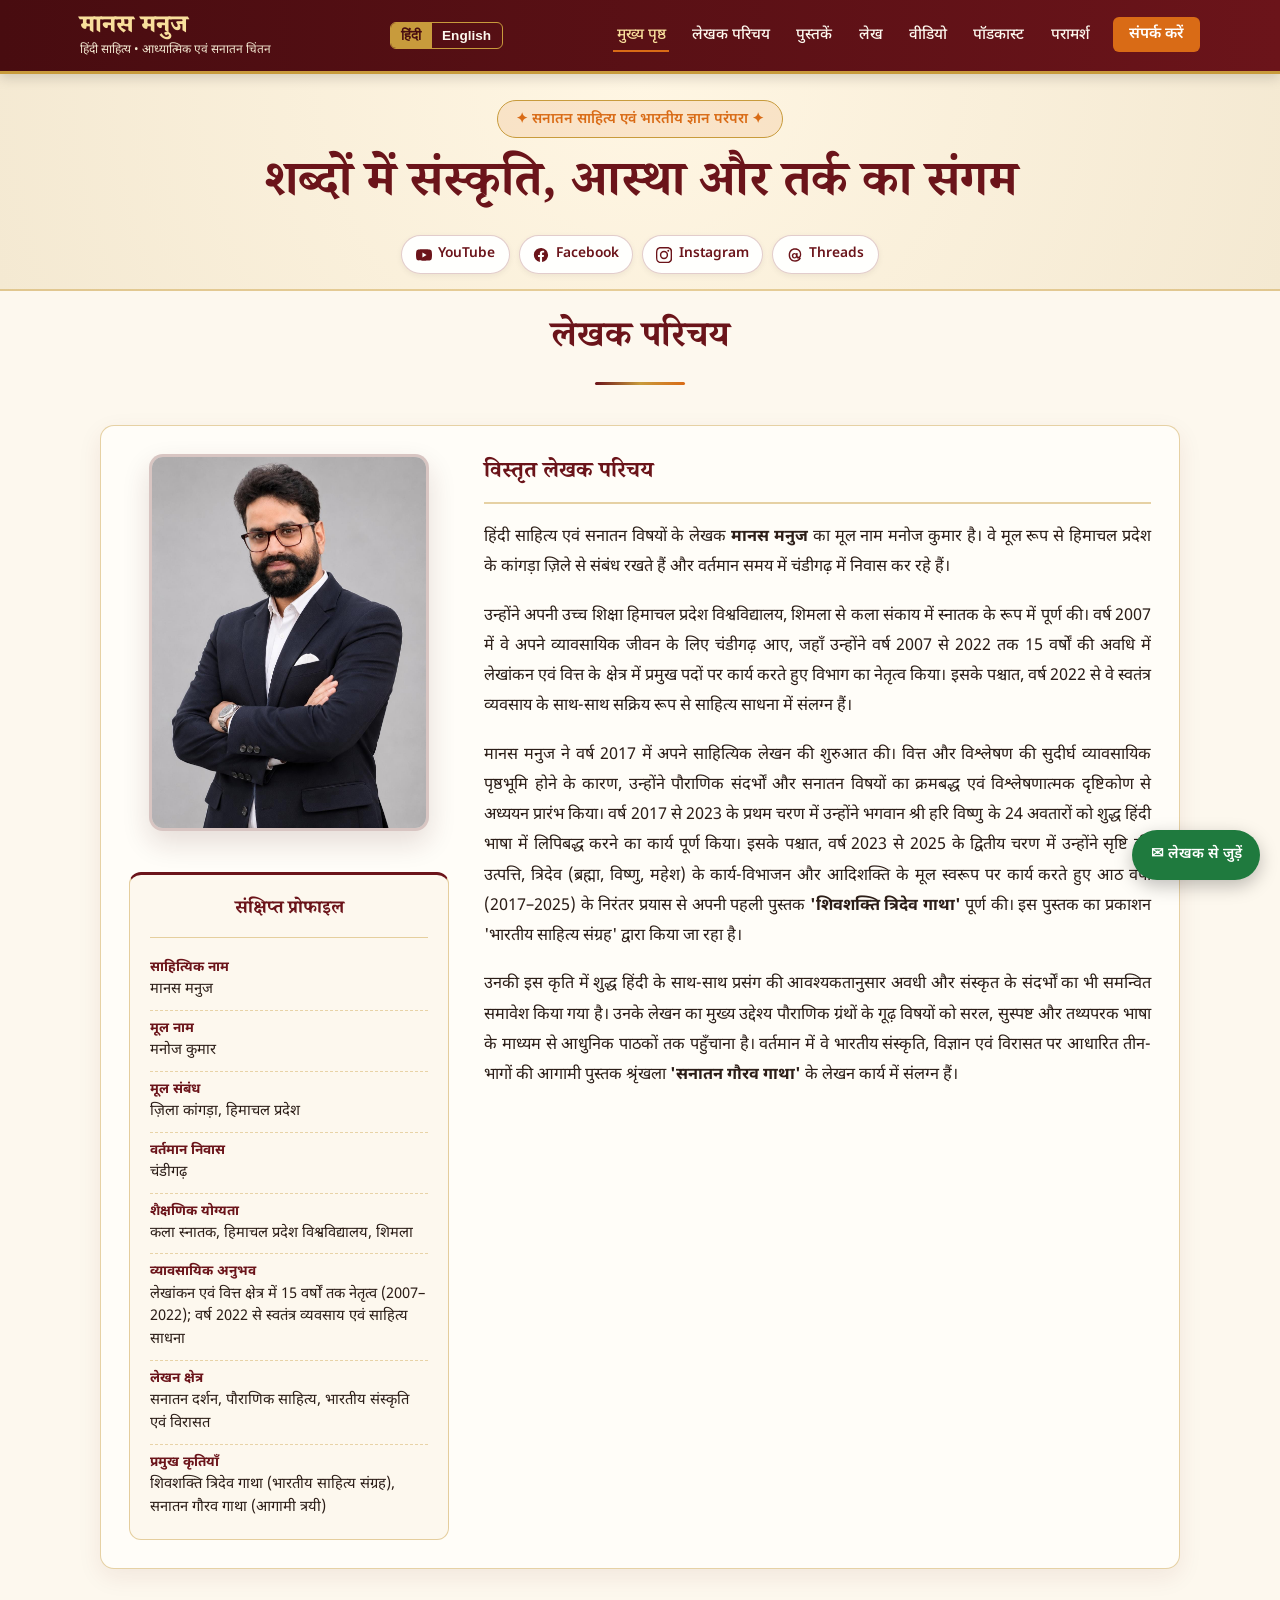
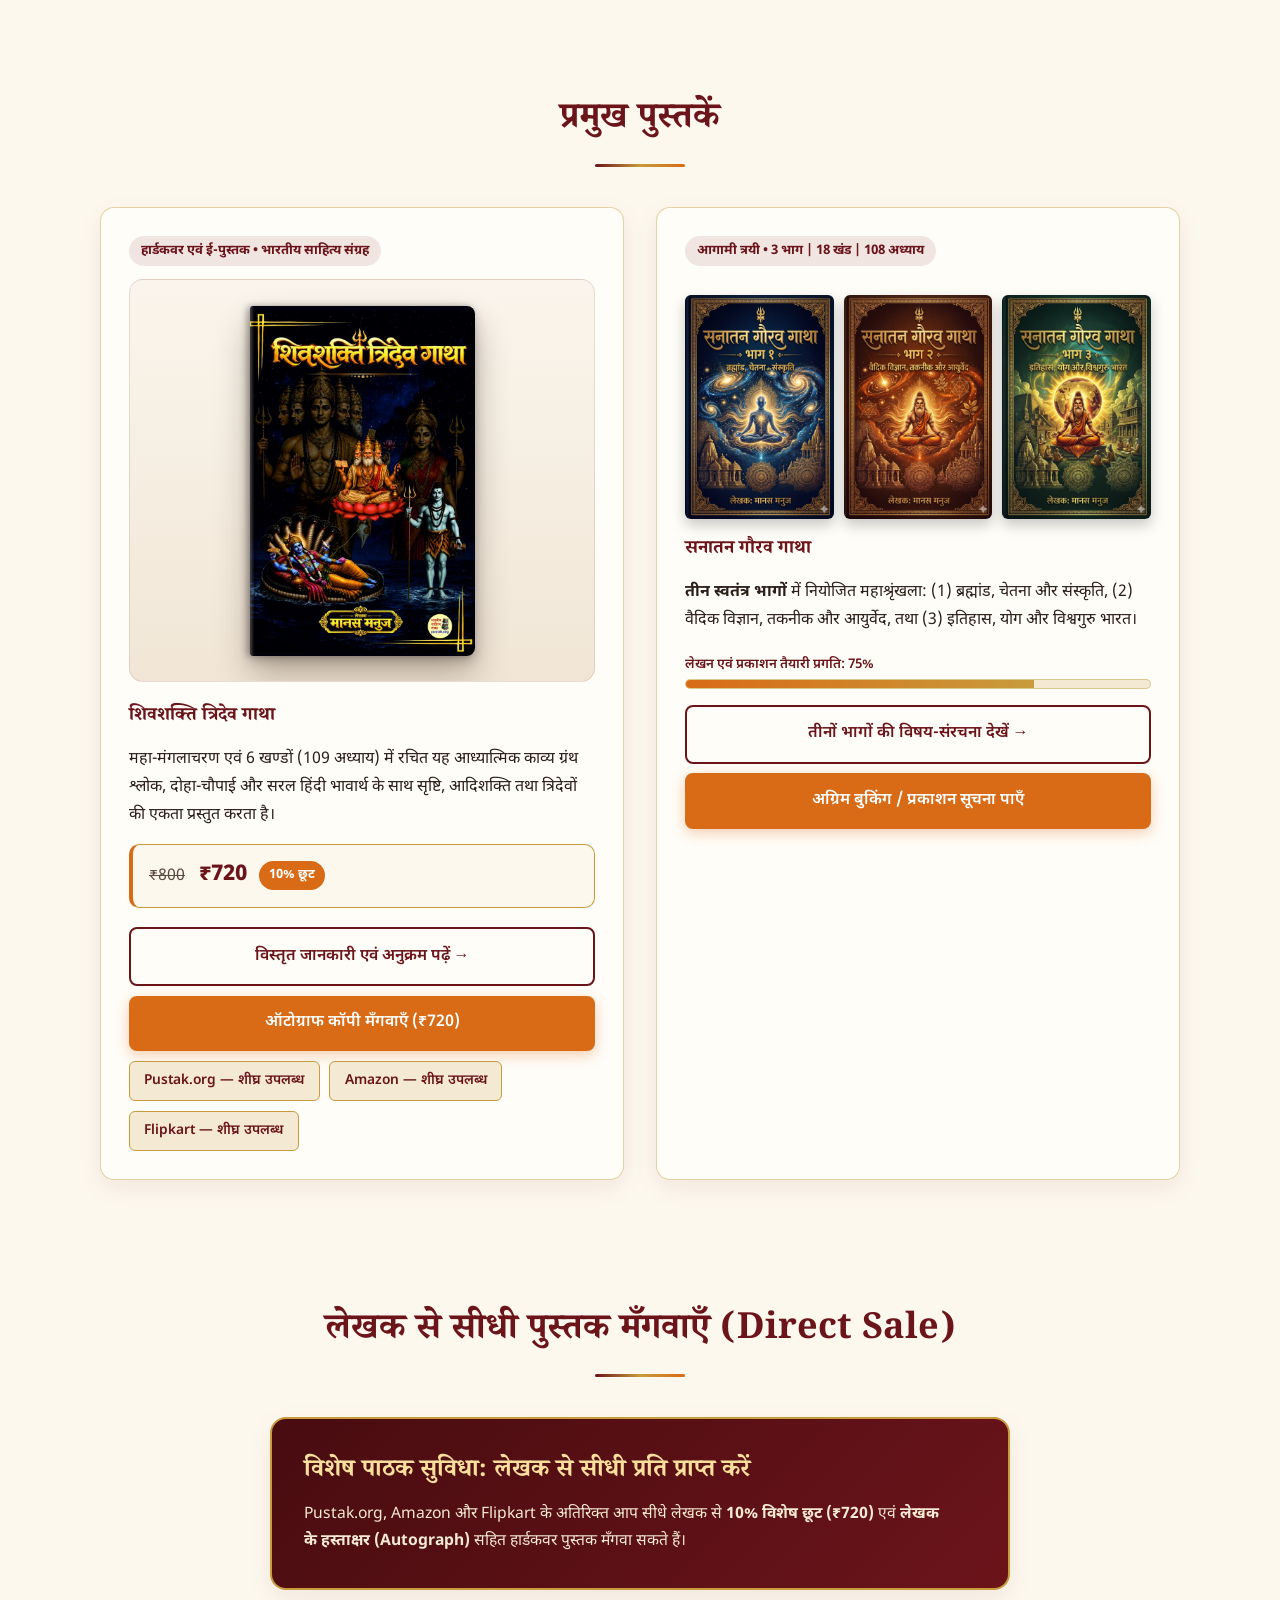
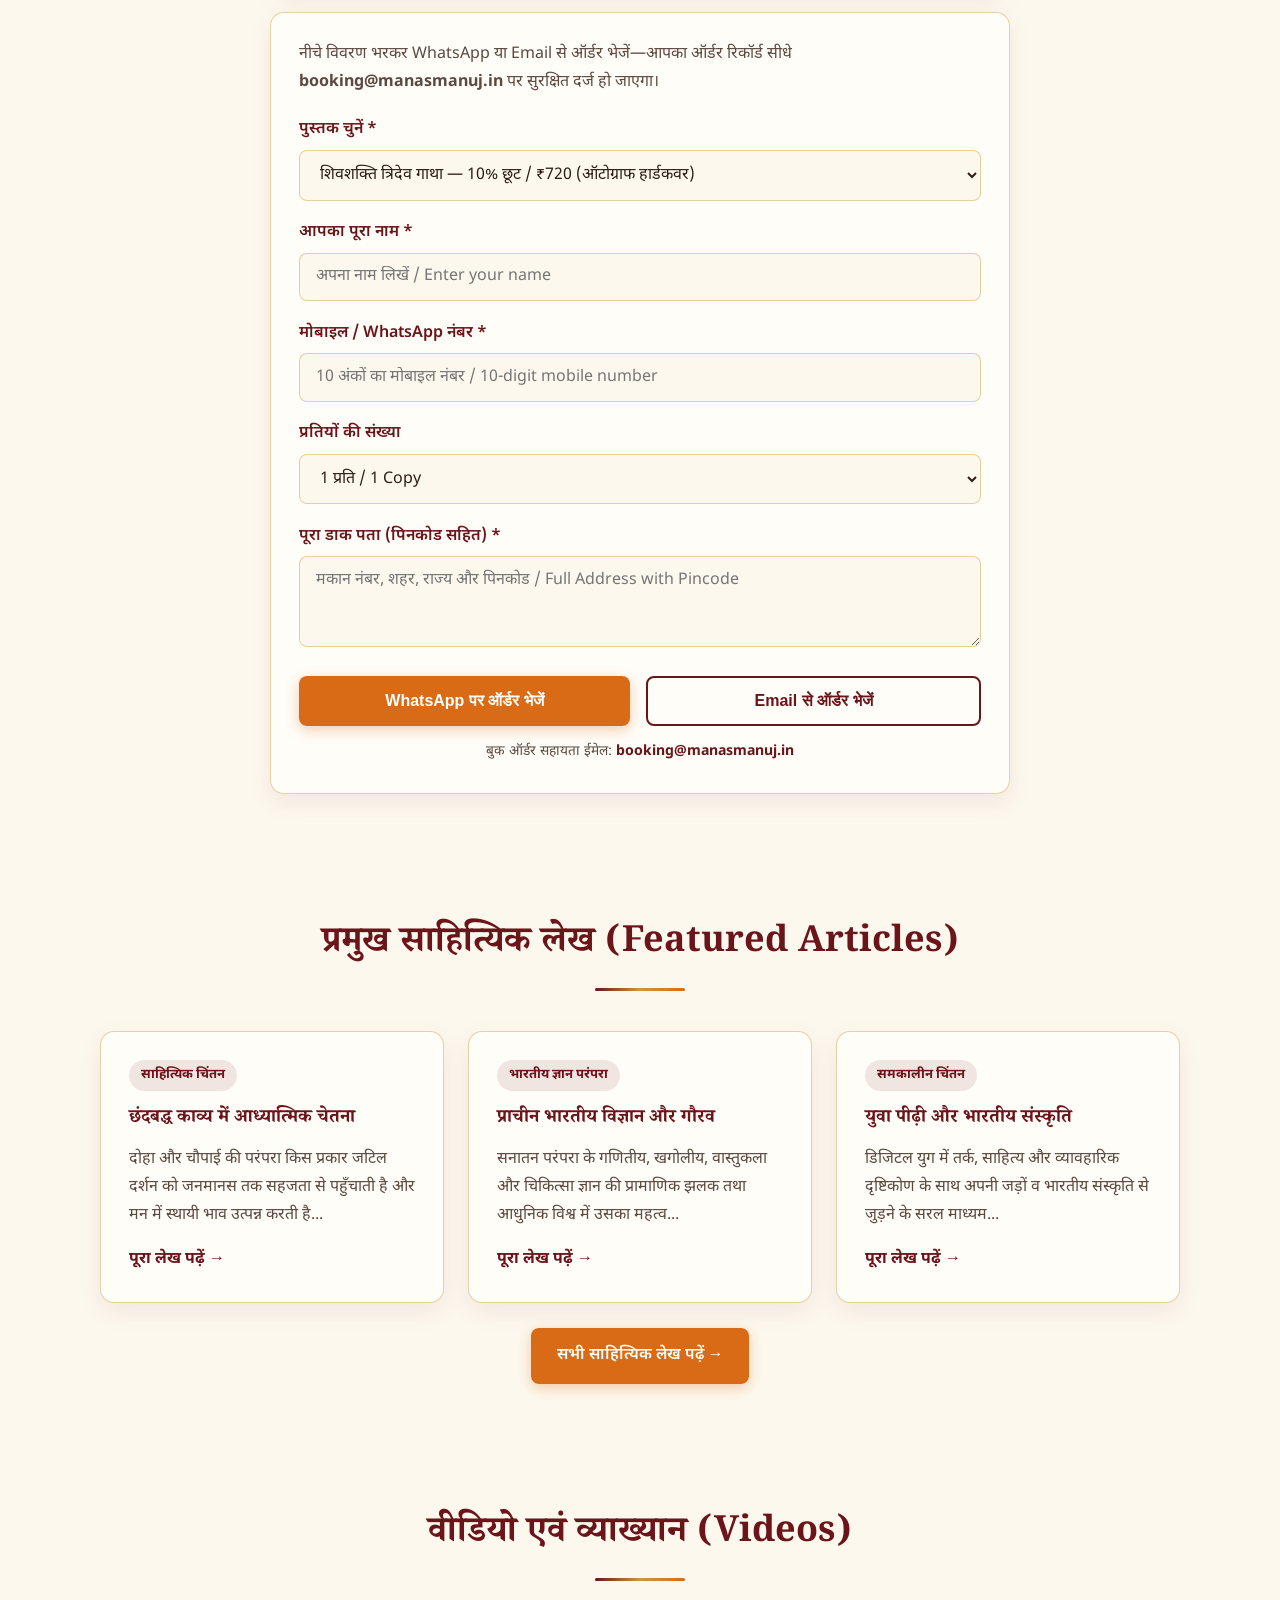
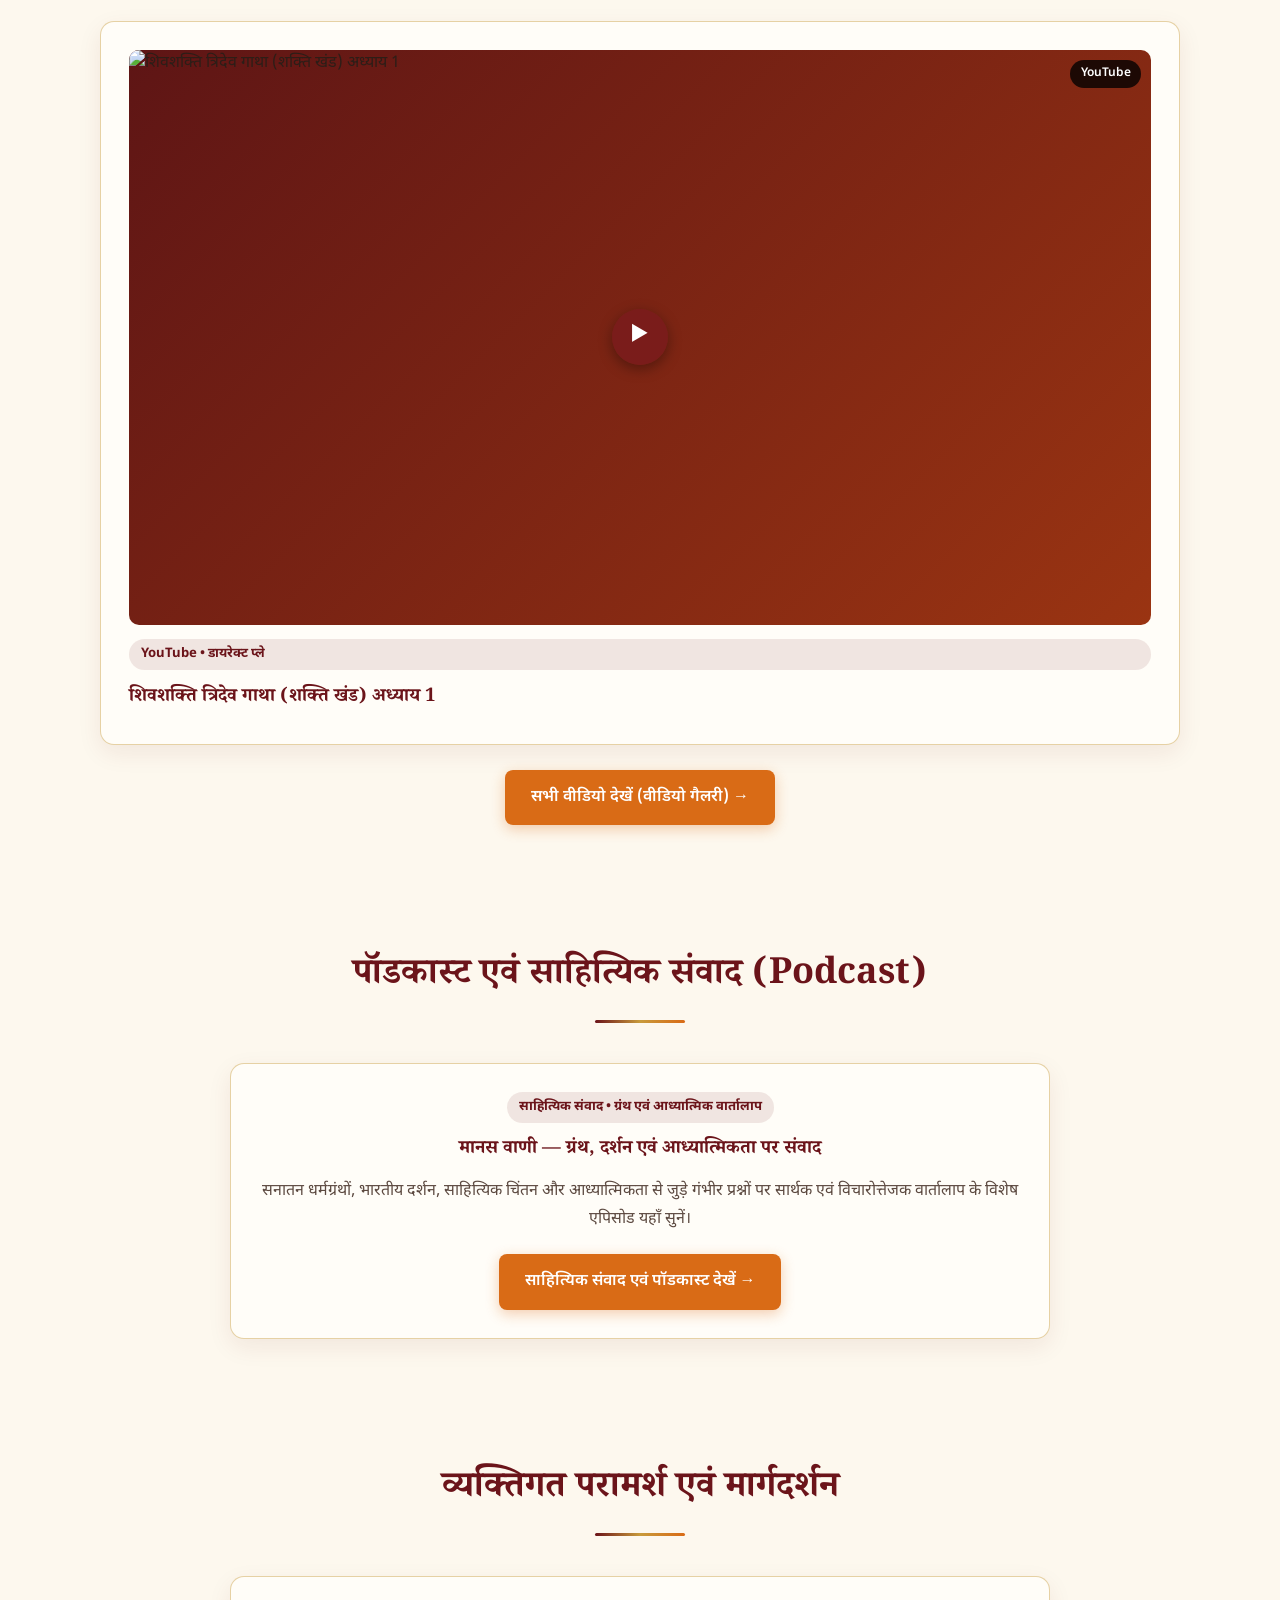
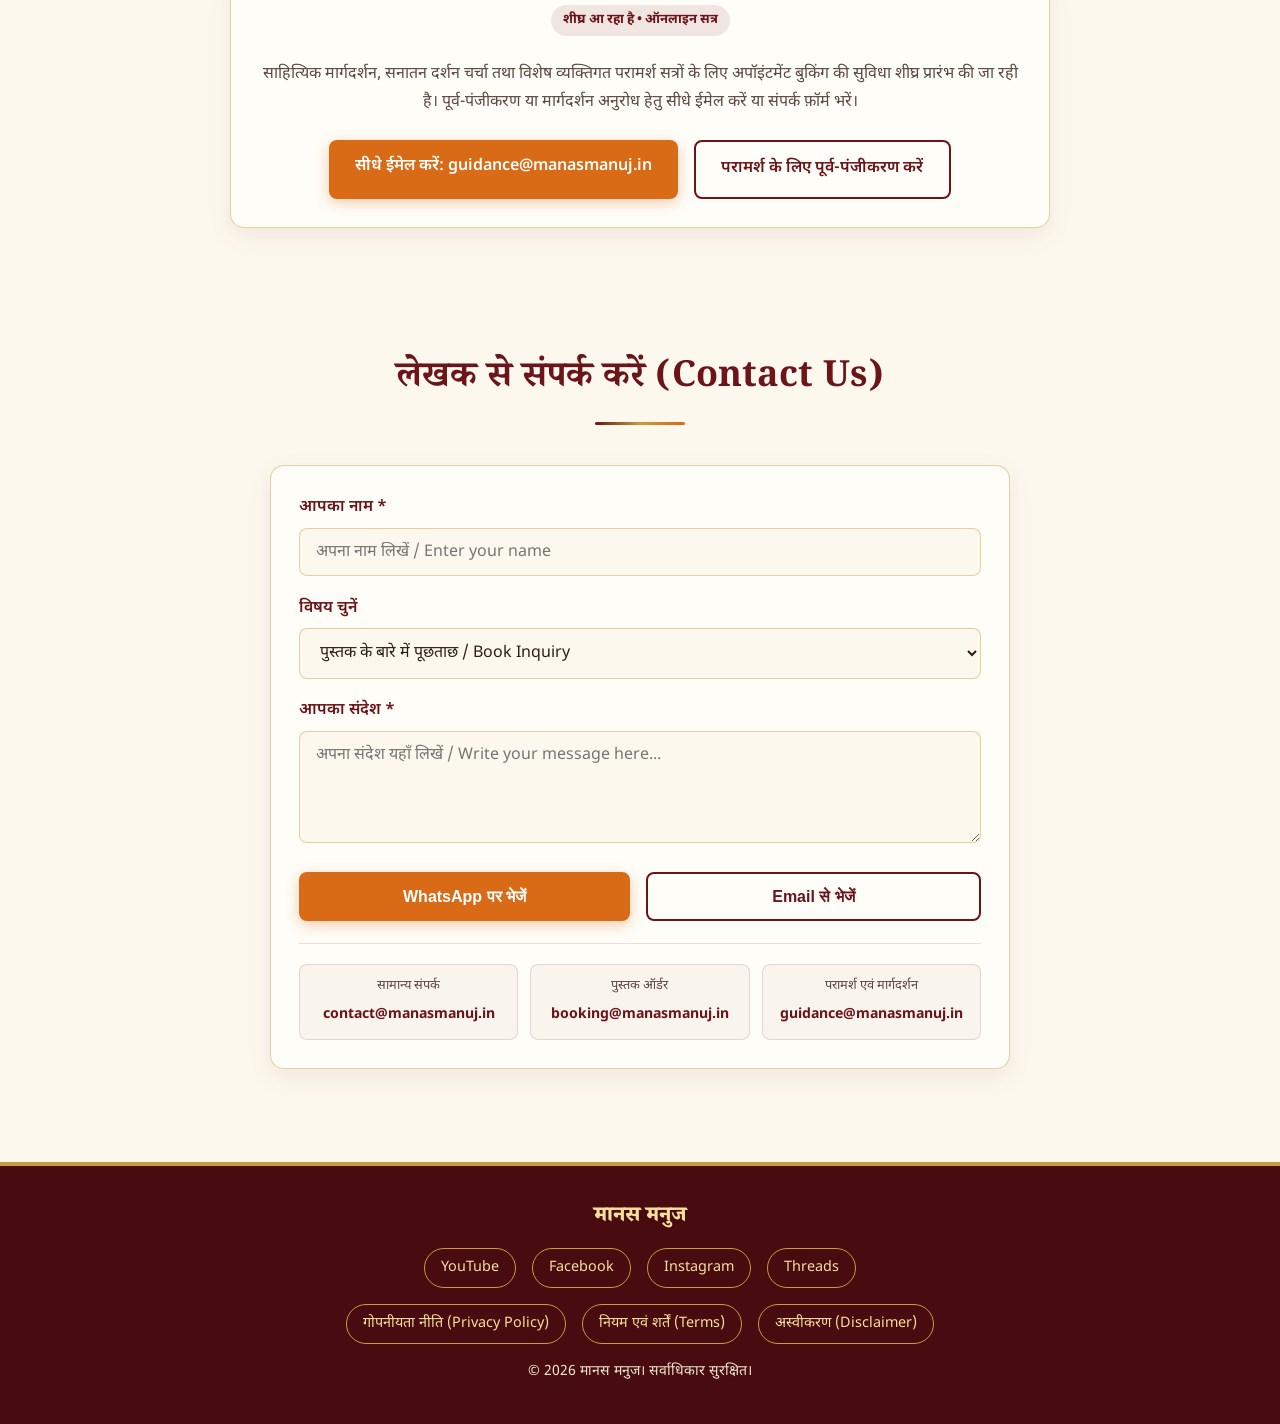
==== commit 052fda9c: "Updated home page and popup video player" ====
--- a/index.html
+++ b/index.html
@@ -25,7 +25,7 @@
   <link href="https://fonts.googleapis.com/css2?family=Noto+Sans+Devanagari:wght@400;500;600;700&family=Noto+Serif+Devanagari:wght@500;700;800&display=swap" rel="stylesheet">
   <link rel="stylesheet" href="css/style.css" />
 
-  <!-- प्राइम सोशल मीडिया बार, वीडियो एम्बेड स्लॉट और ईमेल कार्ड स्टाइलिंग -->
+  <!-- प्राइम सोशल मीडिया बार, वीडियो कार्ड, पॉपअप प्लेयर और ईमेल कार्ड स्टाइलिंग -->
   <style>
     .prime-social-bar {
       display: flex;
@@ -75,13 +75,6 @@
       justify-content: center;
       text-align: center;
     }
-    .video-embed-box iframe {
-      position: absolute;
-      inset: 0;
-      width: 100%;
-      height: 100%;
-      border: 0;
-    }
     .video-placeholder {
       padding: 1rem;
       color: var(--maroon, #7a1c1c);
@@ -99,6 +92,62 @@
       margin-bottom: 0.5rem;
       box-shadow: 0 4px 12px rgba(122, 28, 28, 0.25);
     }
+    .home-video-card {
+      cursor: pointer;
+      display: flex;
+      flex-direction: column;
+      transition: transform 0.2s ease, box-shadow 0.2s ease;
+    }
+    .home-video-card:hover {
+      transform: translateY(-3px);
+      box-shadow: 0 8px 20px rgba(122, 28, 28, 0.14);
+    }
+    .home-video-thumb {
+      position: relative;
+      width: 100%;
+      aspect-ratio: 16 / 9;
+      border-radius: 10px;
+      overflow: hidden;
+      background: linear-gradient(135deg, #5e1515, #9a3412);
+      display: flex;
+      align-items: center;
+      justify-content: center;
+      margin-bottom: 0.9rem;
+    }
+    .home-video-thumb img {
+      width: 100%;
+      height: 100%;
+      object-fit: cover;
+      display: block;
+    }
+    .home-play-badge {
+      position: absolute;
+      width: 56px;
+      height: 56px;
+      border-radius: 50%;
+      background: rgba(122, 28, 28, 0.92);
+      color: #ffffff;
+      display: flex;
+      align-items: center;
+      justify-content: center;
+      font-size: 1.35rem;
+      box-shadow: 0 4px 14px rgba(0, 0, 0, 0.35);
+      transition: transform 0.2s ease;
+    }
+    .home-video-card:hover .home-play-badge {
+      transform: scale(1.08);
+    }
+    .home-platform-tag {
+      position: absolute;
+      top: 10px;
+      right: 10px;
+      background: rgba(0, 0, 0, 0.78);
+      color: #ffffff;
+      font-size: 0.75rem;
+      font-weight: 600;
+      padding: 0.22rem 0.65rem;
+      border-radius: 999px;
+    }
     .section-more-wrap {
       text-align: center;
       margin-top: 1.6rem;
@@ -133,6 +182,134 @@
     }
     .email-info-link:hover {
       text-decoration: underline;
+    }
+
+    /* फुल-स्क्रीन पॉपअप लाइटबॉक्स वीडियो प्लेयर */
+    .video-modal-overlay {
+      position: fixed;
+      inset: 0;
+      z-index: 9999;
+      background: rgba(0, 0, 0, 0.95);
+      display: none;
+      flex-direction: column;
+      align-items: center;
+      justify-content: center;
+      padding: 0.75rem;
+    }
+    .video-modal-overlay.open {
+      display: flex;
+    }
+    .video-modal-box {
+      width: 100%;
+      max-width: 980px;
+      display: flex;
+      flex-direction: column;
+      gap: 0.6rem;
+    }
+    .video-modal-header {
+      display: flex;
+      align-items: center;
+      justify-content: space-between;
+      gap: 0.5rem;
+      color: #ffffff;
+    }
+    .video-modal-title {
+      font-size: 1rem;
+      font-weight: 600;
+      margin: 0;
+      color: #ffffff;
+      overflow: hidden;
+      text-overflow: ellipsis;
+      white-space: nowrap;
+      flex: 1;
+    }
+    .video-modal-actions {
+      display: flex;
+      align-items: center;
+      gap: 0.4rem;
+      flex-shrink: 0;
+    }
+    .video-modal-btn {
+      background: rgba(255, 255, 255, 0.16);
+      color: #ffffff;
+      border: 1px solid rgba(255, 255, 255, 0.35);
+      border-radius: 999px;
+      padding: 0.38rem 0.8rem;
+      font-family: inherit;
+      font-size: 0.82rem;
+      font-weight: 600;
+      cursor: pointer;
+    }
+    .video-modal-btn:hover {
+      background: var(--maroon, #7a1c1c);
+    }
+    .video-modal-frame {
+      position: relative;
+      width: 100%;
+      aspect-ratio: 16 / 9;
+      background: #000000;
+      border-radius: 10px;
+      overflow: hidden;
+      box-shadow: 0 12px 40px rgba(0, 0, 0, 0.6);
+    }
+    .video-modal-frame.vertical-video {
+      width: min(100%, 420px);
+      height: min(78dvh, 720px);
+      aspect-ratio: 9 / 16;
+      margin: 0 auto;
+    }
+    .video-modal-frame iframe {
+      position: absolute;
+      inset: 0;
+      width: 100%;
+      height: 100%;
+      border: 0;
+    }
+    .video-modal-footer {
+      display: flex;
+      align-items: center;
+      justify-content: space-between;
+      flex-wrap: wrap;
+      gap: 0.5rem;
+      color: rgba(255, 255, 255, 0.82);
+      font-size: 0.85rem;
+    }
+    .video-modal-ext {
+      color: #fcd34d;
+      text-decoration: none;
+      font-weight: 600;
+    }
+
+    /* नए एडमिन लेखों के लिए होम पेज पॉपअप रीडर */
+    .article-modal-box {
+      width: 100%;
+      max-width: 780px;
+      max-height: 88dvh;
+      overflow-y: auto;
+      background: #fffdf9;
+      color: var(--text-dark, #2d1e17);
+      border-radius: 12px;
+      padding: 1.4rem;
+      box-shadow: 0 14px 40px rgba(0, 0, 0, 0.5);
+    }
+    .article-modal-body {
+      margin-top: 1rem;
+      line-height: 1.85;
+      font-size: 1.02rem;
+      white-space: pre-line;
+    }
+
+    @media (max-width: 640px) {
+      .video-modal-overlay {
+        padding: 0.35rem;
+      }
+      .video-modal-frame {
+        border-radius: 6px;
+      }
+      .video-modal-frame.vertical-video {
+        width: 100%;
+        height: 76dvh;
+      }
     }
   </style>
 </head>
@@ -335,6 +512,7 @@
       </div>
     </div>
   </section>
+
   <!-- डायरेक्ट सेल ऑर्डर फॉर्म (पुस्तक ड्रॉपडाउन + WhatsApp/Email दोनों विकल्पों सहित) -->
   <section id="direct-order">
     <div class="section-header">
@@ -398,13 +576,13 @@
     </div>
   </section>
   
-  <!-- चुनिंदा साहित्यिक लेख (बाकी सभी लेख अलग पेज पर) -->
+  <!-- चुनिंदा साहित्यिक लेख (एडमिन पैनल से लाइव अपडेट) -->
   <section id="articles">
     <div class="section-header">
       <h2 data-hi="प्रमुख साहित्यिक लेख (Featured Articles)" data-en="Featured Literary Articles">प्रमुख साहित्यिक लेख (Featured Articles)</h2>
       <div class="divider"></div>
     </div>
-    <div class="grid-3">
+    <div class="grid-3" id="homeArticlesGrid">
       <div class="card">
         <span class="book-badge" data-hi="साहित्यिक चिंतन" data-en="Literary Reflection">साहित्यिक चिंतन</span>
         <h3>
@@ -438,22 +616,20 @@
     </div>
   </section>
   
-  <!-- वीडियो एवं व्याख्यान (डायरेक्ट प्ले स्लॉट + वीडियो ट्रे पेज) -->
+  <!-- वीडियो एवं व्याख्यान (एडमिन पैनल से लाइव अपडेट + फुल-स्क्रीन पॉपअप प्लेयर) -->
   <section id="videos">
     <div class="section-header">
       <h2 data-hi="वीडियो एवं व्याख्यान (Videos)" data-en="Videos & Talks">वीडियो एवं व्याख्यान (Videos)</h2>
       <div class="divider"></div>
     </div>
-    <div class="grid-2">
+    <div class="grid-2" id="homeVideosGrid">
       <div class="card">
-        <span class="book-badge" data-hi="पुस्तक परिचय • डायरेक्ट प्ले" data-en="Book Intro • Direct Play">पुस्तक परिचय • डायरेक्ट प्ले</span>
+        <span class="book-badge" data-hi="पुस्तक परिचय • वीडियो" data-en="Book Intro • Video">पुस्तक परिचय • वीडियो</span>
         <h3 data-hi="शिवशक्ति त्रिदेव गाथा — आधिकारिक परिचय वीडियो" data-en="ShivShakti Tridev Gatha — Official Book Video">शिवशक्ति त्रिदेव गाथा — आधिकारिक परिचय वीडियो</h3>
         <div class="video-embed-box">
-          <!-- YouTube या Facebook वीडियो डायरेक्ट प्ले करने के लिए नीचे के placeholder की जगह iframe पेस्ट करें -->
-          <!-- उदाहरण (YouTube): <iframe src="https://www.youtube.com/embed/VIDEO_ID" allowfullscreen loading="lazy"></iframe> -->
           <div class="video-placeholder">
             <div class="video-placeholder-icon">▶</div>
-            <p style="font-size:0.9rem; font-weight:600; margin:0;" data-hi="वीडियो शीघ्र यहीं प्ले होगा" data-en="Video will play directly here soon">वीडियो शीघ्र यहीं प्ले होगा</p>
+            <p style="font-size:0.9rem; font-weight:600; margin:0;" data-hi="वीडियो शीघ्र यहाँ जुड़ेंगे" data-en="Videos will appear here soon">वीडियो शीघ्र यहाँ जुड़ेंगे</p>
           </div>
         </div>
         <p style="margin:0; color:var(--text-muted);" data-hi="छह खंडों के इस महाकाव्य की रचना-यात्रा, प्रमुख प्रसंगों और आध्यात्मिक संदेश की दृश्यात्मक झलक आप सीधे वेबसाइट पर देख सकेंगे।" data-en="Watch the visual introduction to the eight-year writing journey, key themes, and spiritual message directly on the website.">
@@ -462,13 +638,12 @@
       </div>
       
       <div class="card">
-        <span class="book-badge" data-hi="सनातन चिंतन • डायरेक्ट प्ले" data-en="Sanatan Insights • Direct Play">सनातन चिंतन • डायरेक्ट प्ले</span>
+        <span class="book-badge" data-hi="सनातन चिंतन • वीडियो" data-en="Sanatan Insights • Video">सनातन चिंतन • वीडियो</span>
         <h3 data-hi="सनातन विज्ञान एवं पौराणिक चिंतन व्याख्यान" data-en="Talks on Sanatan Science & Pauranik Insights">सनातन विज्ञान एवं पौराणिक चिंतन व्याख्यान</h3>
         <div class="video-embed-box">
-          <!-- YouTube या Facebook वीडियो डायरेक्ट प्ले करने के लिए नीचे के placeholder की जगह iframe पेस्ट करें -->
           <div class="video-placeholder">
             <div class="video-placeholder-icon">▶</div>
-            <p style="font-size:0.9rem; font-weight:600; margin:0;" data-hi="वीडियो शीघ्र यहीं प्ले होगा" data-en="Video will play directly here soon">वीडियो शीघ्र यहीं प्ले होगा</p>
+            <p style="font-size:0.9rem; font-weight:600; margin:0;" data-hi="वीडियो शीघ्र यहाँ जुड़ेंगे" data-en="Videos will appear here soon">वीडियो शीघ्र यहाँ जुड़ेंगे</p>
           </div>
         </div>
         <p style="margin:0; color:var(--text-muted);" data-hi="'सनातन गौरव गाथा' के 18 खंडों से जुड़े वैज्ञानिक, सांस्कृतिक एवं पौराणिक संदर्भों पर आधारित विशेष वीडियो श्रृंखला।" data-en="A curated video series exploring scientific, cultural, and Pauranik references from the 18 Khands of 'Sanatan Gaurav Gatha'.">
@@ -478,7 +653,7 @@
     </div>
     
     <div class="section-more-wrap">
-      <a href="videos/index.html" class="btn btn-primary" data-hi="सभी वीडियो देखें (वीडियो ट्रे) →" data-en="Watch All Videos (Video Gallery) →">सभी वीडियो देखें (वीडियो ट्रे) →</a>
+      <a href="videos/index.html" class="btn btn-primary" data-hi="सभी वीडियो देखें (वीडियो गैलरी) →" data-en="Watch All Videos (Video Gallery) →">सभी वीडियो देखें (वीडियो गैलरी) →</a>
     </div>
   </section>
   
@@ -488,13 +663,15 @@
       <h2 data-hi="पॉडकास्ट एवं साहित्यिक संवाद (Podcast)" data-en="Podcast & Literary Dialogues">पॉडकास्ट एवं साहित्यिक संवाद (Podcast)</h2>
       <div class="divider"></div>
     </div>
-    <div class="card" style="text-align:center; max-width:820px; margin:auto;">
-      <span class="book-badge" data-hi="साहित्यिक संवाद • ग्रंथ एवं आध्यात्मिक वार्तालाप" data-en="Literary Dialogue • Scriptures & Spirituality">साहित्यिक संवाद • ग्रंथ एवं आध्यात्मिक वार्तालाप</span>
-      <h3 style="margin-bottom:0.6rem;" data-hi="मानस वाणी — ग्रंथ, दर्शन एवं आध्यात्मिकता पर संवाद" data-en="Manas Vaani — Conversations on Scriptures, Philosophy & Spirituality">मानस वाणी — ग्रंथ, दर्शन एवं आध्यात्मिकता पर संवाद</h3>
-      <p style="margin-bottom:1.3rem; color:var(--text-muted);" data-hi="सनातन धर्मग्रंथों, भारतीय दर्शन, साहित्यिक चिंतन और आध्यात्मिकता से जुड़े गंभीर प्रश्नों पर सार्थक एवं विचारोत्तेजक वार्तालाप के विशेष एपिसोड यहाँ सुनें।" data-en="Listen to meaningful and thought-provoking conversations on Sanatan scriptures, Indian philosophy, literary reflection, and profound questions of spirituality.">
-        सनातन धर्मग्रंथों, भारतीय दर्शन, साहित्यिक चिंतन और आध्यात्मिकता से जुड़े गंभीर प्रश्नों पर सार्थक एवं विचारोत्तेजक वार्तालाप के विशेष एपिसोड यहाँ सुनें।
-      </p>
-      <a href="podcast/index.html" class="btn btn-primary" data-hi="साहित्यिक संवाद एवं पॉडकास्ट देखें →" data-en="Explore Literary Dialogues & Podcast →">साहित्यिक संवाद एवं पॉडकास्ट देखें →</a>
+    <div id="homePodcastWrap">
+      <div class="card" style="text-align:center; max-width:820px; margin:auto;">
+        <span class="book-badge" data-hi="साहित्यिक संवाद • ग्रंथ एवं आध्यात्मिक वार्तालाप" data-en="Literary Dialogue • Scriptures & Spirituality">साहित्यिक संवाद • ग्रंथ एवं आध्यात्मिक वार्तालाप</span>
+        <h3 style="margin-bottom:0.6rem;" data-hi="मानस वाणी — ग्रंथ, दर्शन एवं आध्यात्मिकता पर संवाद" data-en="Manas Vaani — Conversations on Scriptures, Philosophy & Spirituality">मानस वाणी — ग्रंथ, दर्शन एवं आध्यात्मिकता पर संवाद</h3>
+        <p style="margin-bottom:1.3rem; color:var(--text-muted);" data-hi="सनातन धर्मग्रंथों, भारतीय दर्शन, साहित्यिक चिंतन और आध्यात्मिकता से जुड़े गंभीर प्रश्नों पर सार्थक एवं विचारोत्तेजक वार्तालाप के विशेष एपिसोड यहाँ सुनें।" data-en="Listen to meaningful and thought-provoking conversations on Sanatan scriptures, Indian philosophy, literary reflection, and profound questions of spirituality.">
+          सनातन धर्मग्रंथों, भारतीय दर्शन, साहित्यिक चिंतन और आध्यात्मिकता से जुड़े गंभीर प्रश्नों पर सार्थक एवं विचारोत्तेजक वार्तालाप के विशेष एपिसोड यहाँ सुनें।
+        </p>
+        <a href="podcast/index.html" class="btn btn-primary" data-hi="साहित्यिक संवाद एवं पॉडकास्ट देखें →" data-en="Explore Literary Dialogues & Podcast →">साहित्यिक संवाद एवं पॉडकास्ट देखें →</a>
+      </div>
     </div>
   </section>
   
@@ -566,6 +743,37 @@
   
   <!-- फ्लोटिंग संपर्क बटन -->
   <a href="#contact" class="floating-whatsapp" data-hi="✉ लेखक से जुड़ें" data-en="✉ Connect with Author">✉ लेखक से जुड़ें</a>
+
+  <!-- फुल-स्क्रीन पॉपअप लाइटबॉक्स वीडियो प्लेयर -->
+  <div class="video-modal-overlay" id="homeVideoModal" onclick="if(event.target.id==='homeVideoModal') closeHomeVideoModal()">
+    <div class="video-modal-box">
+      <div class="video-modal-header">
+        <h3 class="video-modal-title" id="homeModalTitle">वीडियो</h3>
+        <div class="video-modal-actions">
+          <button type="button" class="video-modal-btn" onclick="toggleHomeVideoAspect()" title="आकार बदलें">📱 आकार</button>
+          <button type="button" class="video-modal-btn" onclick="toggleHomeVideoFullscreen()" title="फुल स्क्रीन">⛶ फुल स्क्रीन</button>
+          <button type="button" class="video-modal-btn" onclick="closeHomeVideoModal()">✕ बंद करें</button>
+        </div>
+      </div>
+      <div class="video-modal-frame" id="homeModalFrame"></div>
+      <div class="video-modal-footer">
+        <span id="homeModalDesc"></span>
+        <a href="#" id="homeModalOriginalLink" target="_blank" rel="noopener noreferrer" class="video-modal-ext">मूल ऐप में खोलें ↗</a>
+      </div>
+    </div>
+  </div>
+
+  <!-- होम पेज पॉपअप लेख रीडर (एडमिन से लिखे नए लेखों के लिए) -->
+  <div class="video-modal-overlay" id="homeArticleModal" onclick="if(event.target.id==='homeArticleModal') closeHomeArticleModal()">
+    <div class="article-modal-box">
+      <div style="display:flex; justify-content:space-between; align-items:center; gap:0.75rem; margin-bottom:0.6rem;">
+        <span class="book-badge" id="homeArticleBadge" style="margin:0;"></span>
+        <button type="button" class="btn btn-outline" style="padding:0.32rem 0.8rem; font-size:0.85rem;" onclick="closeHomeArticleModal()">✕ बंद करें</button>
+      </div>
+      <h2 id="homeArticleTitle" style="margin:0.35rem 0 0.4rem;"></h2>
+      <div class="article-modal-body" id="homeArticleBody"></div>
+    </div>
+  </div>
   
   <!-- फुटर -->
   <footer>
@@ -585,6 +793,229 @@
   </footer>
   
   <script src="js/main.js"></script>
-  </body>
-  
-  </html>+  <script>
+    let HOME_VIDEOS = [];
+    let HOME_ARTICLES = [];
+
+    function escapeHomeHtml(str) {
+      return String(str || "")
+        .replace(/&/g, "&amp;")
+        .replace(/</g, "&lt;")
+        .replace(/>/g, "&gt;")
+        .replace(/"/g, "&quot;");
+    }
+
+    function isShownOnHome(item) {
+      if (!item || typeof item !== "object") return false;
+      const keys = ["featured", "showOnHome", "show_on_home", "homepage", "onHome", "home", "isFeatured", "pinToHome"];
+      for (const k of keys) {
+        if (item[k] === true) return true;
+      }
+      return Object.entries(item).some(([k, val]) => val === true && !/draft|hide|hidden|disable/i.test(k));
+    }
+
+    function getHomeEmbedInfo(rawUrl, fallbackPlatform) {
+      if (!rawUrl || !rawUrl.trim()) return null;
+      const url = rawUrl.trim();
+
+      const ytMatch = url.match(/(?:youtube\.com\/(?:watch\?v=|embed\/|shorts\/|live\/)|youtu\.be\/)([A-Za-z0-9_-]{11})/);
+      if (ytMatch && ytMatch[1]) {
+        const videoId = ytMatch[1];
+        return {
+          platform: "YouTube",
+          isVertical: url.includes("/shorts/"),
+          embedUrl: `https://www.youtube.com/embed/${videoId}?autoplay=1&rel=0`,
+          thumbUrl: `https://img.youtube.com/vi/${videoId}/hqdefault.jpg`
+        };
+      }
+
+      if (url.includes("facebook.com") || url.includes("fb.watch") || url.includes("fb.com")) {
+        return {
+          platform: "Facebook",
+          isVertical: url.includes("/reel/") || url.includes("/share/r/"),
+          embedUrl: `https://www.facebook.com/plugins/video.php?href=${encodeURIComponent(url)}&show_text=false&autoplay=1`,
+          thumbUrl: ""
+        };
+      }
+
+      return {
+        platform: fallbackPlatform || "Video",
+        isVertical: false,
+        embedUrl: url,
+        thumbUrl: ""
+      };
+    }
+
+    function openHomeVideoModal(idx) {
+      const video = HOME_VIDEOS[idx];
+      if (!video) return;
+
+      const embed = getHomeEmbedInfo(video.url, video.platform);
+      const modal = document.getElementById("homeVideoModal");
+      const frame = document.getElementById("homeModalFrame");
+
+      document.getElementById("homeModalTitle").textContent = video.title || "वीडियो";
+      document.getElementById("homeModalDesc").textContent = video.desc || "";
+      document.getElementById("homeModalOriginalLink").href = video.url;
+
+      if (embed && embed.isVertical) {
+        frame.classList.add("vertical-video");
+      } else {
+        frame.classList.remove("vertical-video");
+      }
+
+      if (embed && embed.embedUrl) {
+        frame.innerHTML = `<iframe src="${embed.embedUrl}" title="${escapeHomeHtml(video.title)}" allow="accelerometer; autoplay; clipboard-write; encrypted-media; gyroscope; picture-in-picture; web-share; fullscreen" allowfullscreen></iframe>`;
+      }
+
+      modal.classList.add("open");
+      document.body.style.overflow = "hidden";
+    }
+
+    function closeHomeVideoModal() {
+      const modal = document.getElementById("homeVideoModal");
+      const frame = document.getElementById("homeModalFrame");
+      if (document.fullscreenElement) {
+        document.exitFullscreen().catch(() => {});
+      }
+      frame.innerHTML = "";
+      modal.classList.remove("open");
+      document.body.style.overflow = "";
+    }
+
+    function toggleHomeVideoAspect() {
+      const frame = document.getElementById("homeModalFrame");
+      if (frame) frame.classList.toggle("vertical-video");
+    }
+
+    function toggleHomeVideoFullscreen() {
+      const el = document.getElementById("homeModalFrame");
+      if (!el) return;
+      if (!document.fullscreenElement && !document.webkitFullscreenElement) {
+        if (el.requestFullscreen) el.requestFullscreen().catch(() => {});
+        else if (el.webkitRequestFullscreen) el.webkitRequestFullscreen();
+      } else {
+        if (document.exitFullscreen) document.exitFullscreen().catch(() => {});
+        else if (document.webkitExitFullscreen) document.webkitExitFullscreen();
+      }
+    }
+
+    function openHomeArticleModal(idx) {
+      const art = HOME_ARTICLES[idx];
+      if (!art) return;
+      document.getElementById("homeArticleBadge").textContent = art.category || "साहित्यिक चिंतन";
+      document.getElementById("homeArticleTitle").textContent = art.title || "";
+      document.getElementById("homeArticleBody").textContent = art.body || art.excerpt || "";
+      document.getElementById("homeArticleModal").classList.add("open");
+      document.body.style.overflow = "hidden";
+    }
+
+    function closeHomeArticleModal() {
+      document.getElementById("homeArticleModal").classList.remove("open");
+      document.body.style.overflow = "";
+    }
+
+    document.addEventListener("keydown", (e) => {
+      if (e.key === "Escape") {
+        closeHomeVideoModal();
+        closeHomeArticleModal();
+      }
+    });
+
+    async function loadHomeDynamicContent() {
+      // 1. होम पेज वीडियो लोड करें
+      try {
+        const res = await fetch(`data/videos.json?v=${Date.now()}`, { cache: "no-store" });
+        const data = await res.json();
+        const allVideos = Array.isArray(data.items)
+          ? data.items.filter((v) => v && v.url && v.url.trim())
+          : [];
+        const featuredVideos = allVideos.filter(isShownOnHome);
+
+        if (featuredVideos.length > 0) {
+          HOME_VIDEOS = featuredVideos;
+          const grid = document.getElementById("homeVideosGrid");
+          grid.innerHTML = HOME_VIDEOS.map((item, idx) => {
+            const embed = getHomeEmbedInfo(item.url, item.platform);
+            const platformLabel = (embed && embed.platform) || item.platform || "Video";
+            const thumbSrc = item.thumbnail || item.thumb || (embed && embed.thumbUrl) || "";
+            const thumbHtml = thumbSrc
+              ? `<img src="${escapeHomeHtml(thumbSrc)}" alt="${escapeHomeHtml(item.title)}" loading="lazy" />`
+              : "";
+
+            return `
+              <div class="card home-video-card" onclick="openHomeVideoModal(${idx})">
+                <div class="home-video-thumb">
+                  ${thumbHtml}
+                  <span class="home-platform-tag">${escapeHomeHtml(platformLabel)}</span>
+                  <div class="home-play-badge">▶</div>
+                </div>
+                <span class="book-badge">${escapeHomeHtml(platformLabel)} • डायरेक्ट प्ले</span>
+                <h3>${escapeHomeHtml(item.title)}</h3>
+                ${item.desc ? `<p style="margin:0.45rem 0 0; color:var(--text-muted);">${escapeHomeHtml(item.desc)}</p>` : ""}
+              </div>
+            `;
+          }).join("");
+        }
+      } catch (err) {}
+
+      // 2. होम पेज लेख लोड करें
+      try {
+        const res = await fetch(`data/articles.json?v=${Date.now()}`, { cache: "no-store" });
+        const data = await res.json();
+        const allArticles = Array.isArray(data.items)
+          ? data.items.filter((a) => a && a.title && a.title.trim())
+          : [];
+        const featuredArticles = allArticles.filter(isShownOnHome);
+        const listToShow = featuredArticles.length > 0 ? featuredArticles : allArticles.slice(0, 3);
+
+        if (listToShow.length > 0) {
+          HOME_ARTICLES = listToShow;
+          const grid = document.getElementById("homeArticlesGrid");
+          grid.innerHTML = HOME_ARTICLES.map((art, idx) => {
+            const isLegacy = art.legacyFile && art.legacyFile.trim();
+            const href = isLegacy ? `articles/${art.legacyFile.trim()}` : "javascript:void(0)";
+            const clickAttr = isLegacy ? "" : `onclick="openHomeArticleModal(${idx})"`;
+
+            return `
+              <div class="card">
+                <span class="book-badge">${escapeHomeHtml(art.category || "साहित्यिक चिंतन")}</span>
+                <h3>
+                  <a href="${escapeHomeHtml(href)}" ${clickAttr}>${escapeHomeHtml(art.title)}</a>
+                </h3>
+                <p style="margin:0.6rem 0 1rem; color:var(--text-muted);">${escapeHomeHtml(art.excerpt || "")}</p>
+                <a href="${escapeHomeHtml(href)}" ${clickAttr} style="color:var(--maroon); font-weight:700;">पूरा लेख पढ़ें →</a>
+              </div>
+            `;
+          }).join("");
+        }
+      } catch (err) {}
+
+      // 3. होम पेज पॉडकास्ट लोड करें (यदि किसी एपिसोड पर होम पेज विकल्प चालू हो)
+      try {
+        const res = await fetch(`data/podcasts.json?v=${Date.now()}`, { cache: "no-store" });
+        const data = await res.json();
+        const allPods = Array.isArray(data.items)
+          ? data.items.filter((p) => p && p.mediaUrl && p.mediaUrl.trim())
+          : [];
+        const featuredPods = allPods.filter(isShownOnHome);
+
+        if (featuredPods.length > 0) {
+          const ep = featuredPods[0];
+          const wrap = document.getElementById("homePodcastWrap");
+          wrap.innerHTML = `
+            <div class="card" style="text-align:center; max-width:820px; margin:auto;">
+              <span class="book-badge">${escapeHomeHtml(ep.host || "नवीनतम पॉडकास्ट एपिसोड")}</span>
+              <h3 style="margin-bottom:0.6rem;">${escapeHomeHtml(ep.title)}</h3>
+              ${ep.desc ? `<p style="margin-bottom:1.3rem; color:var(--text-muted);">${escapeHomeHtml(ep.desc)}</p>` : ""}
+              <a href="podcast/index.html" class="btn btn-primary">पॉडकास्ट सुनें एवं सभी एपिसोड देखें →</a>
+            </div>
+          `;
+        }
+      } catch (err) {}
+    }
+
+    window.addEventListener("DOMContentLoaded", loadHomeDynamicContent);
+  </script>
+</body>
+</html>
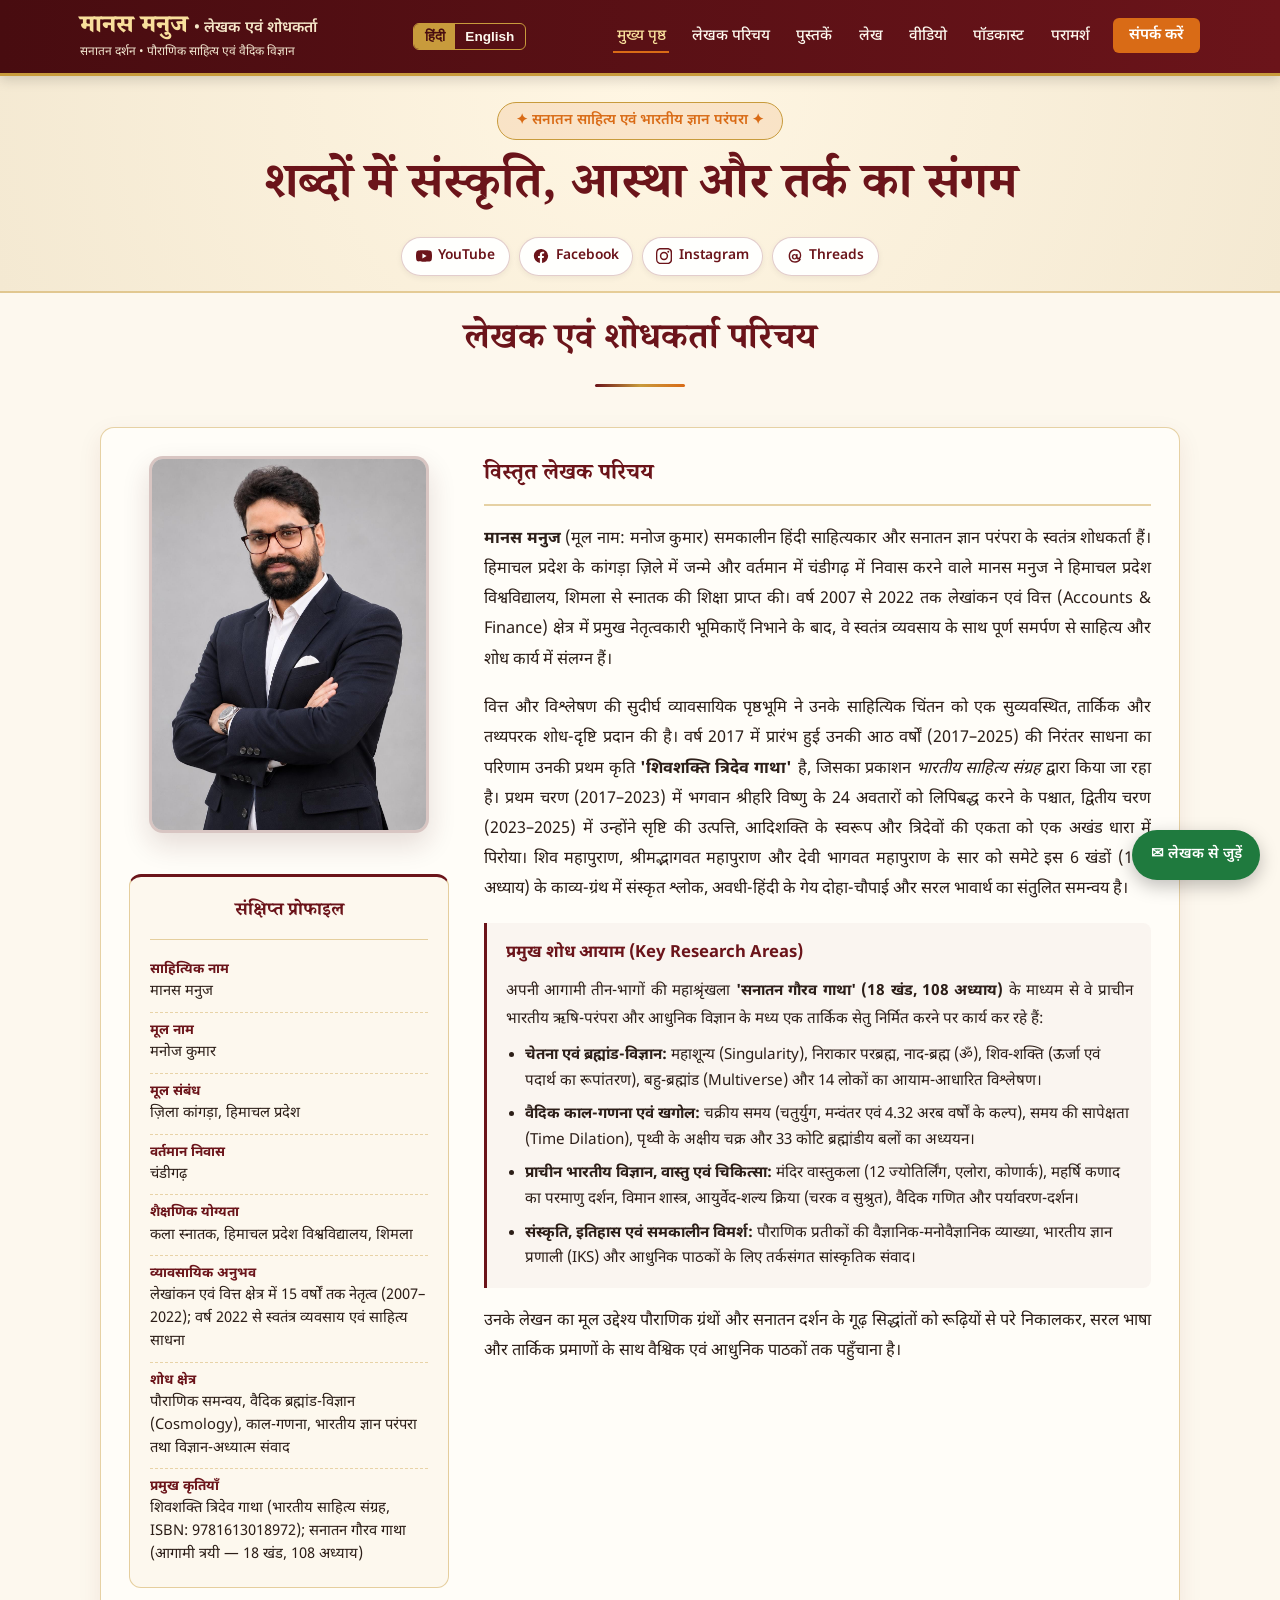
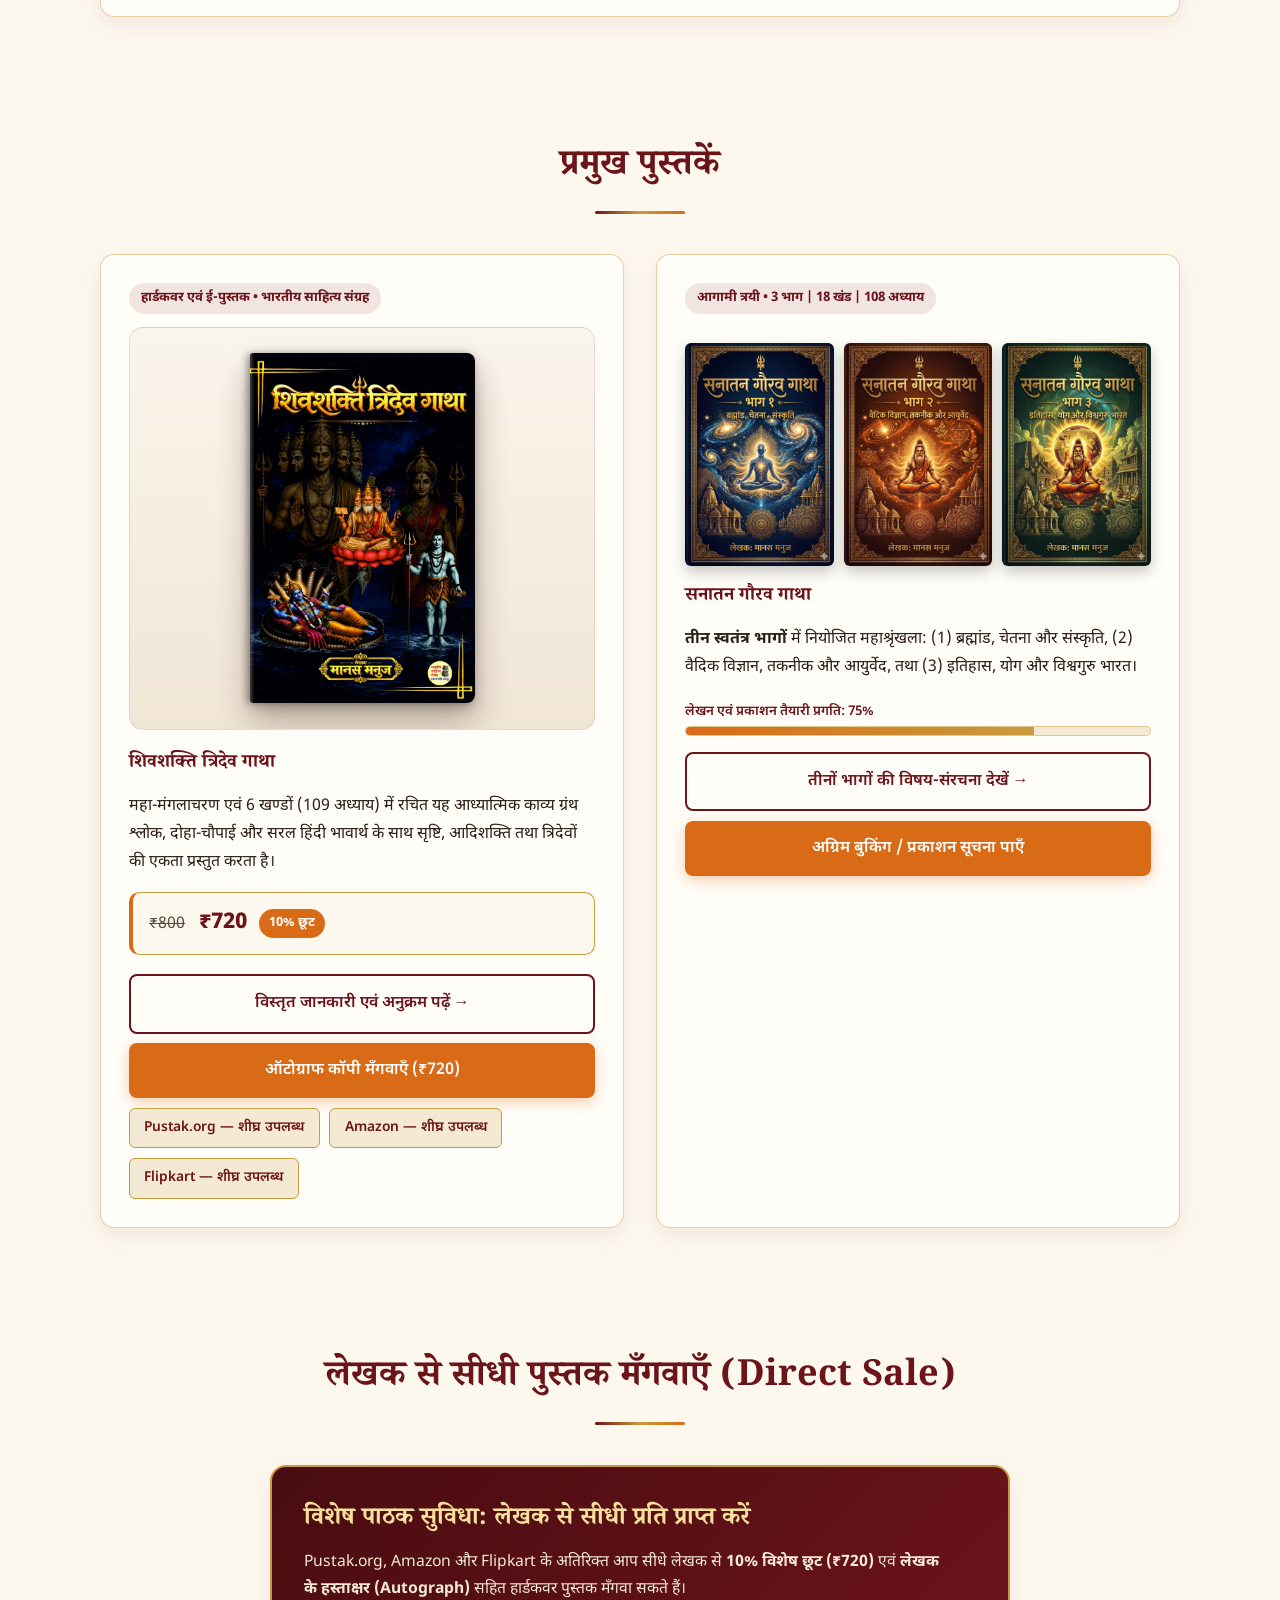
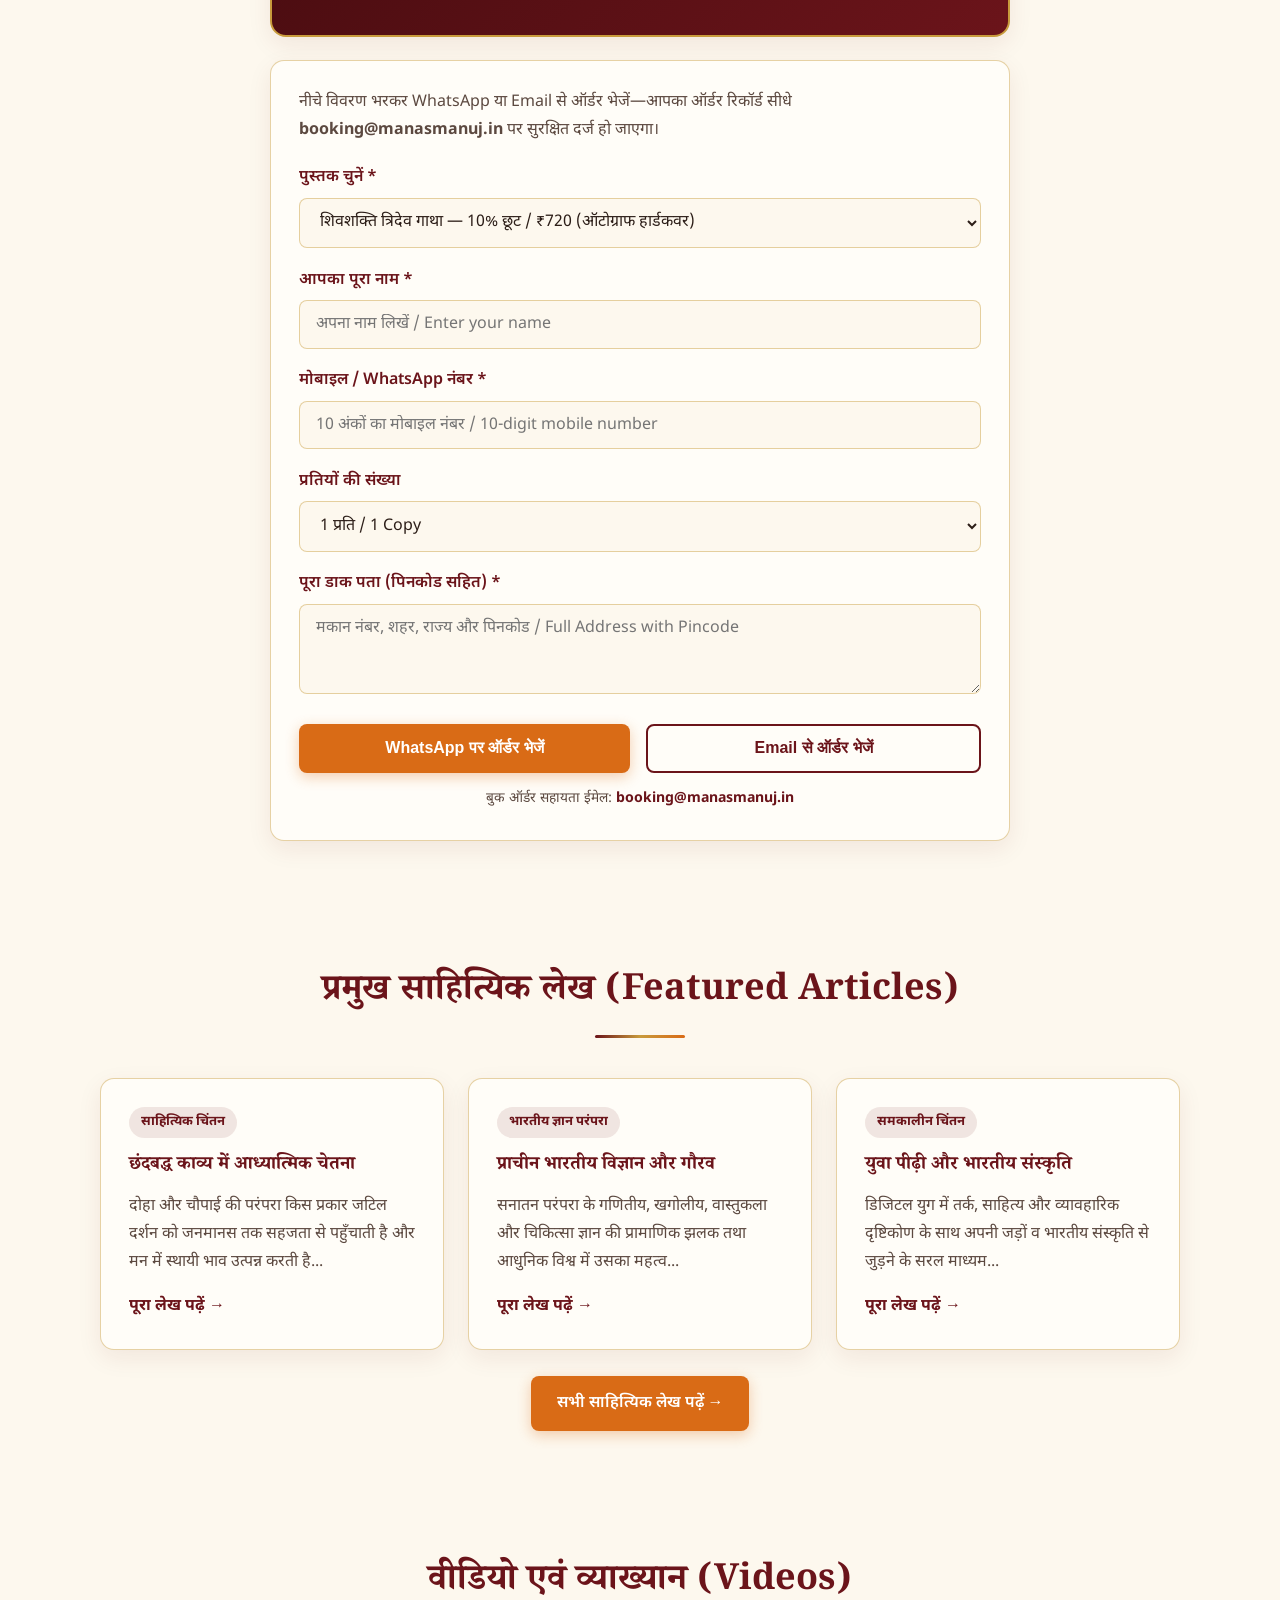
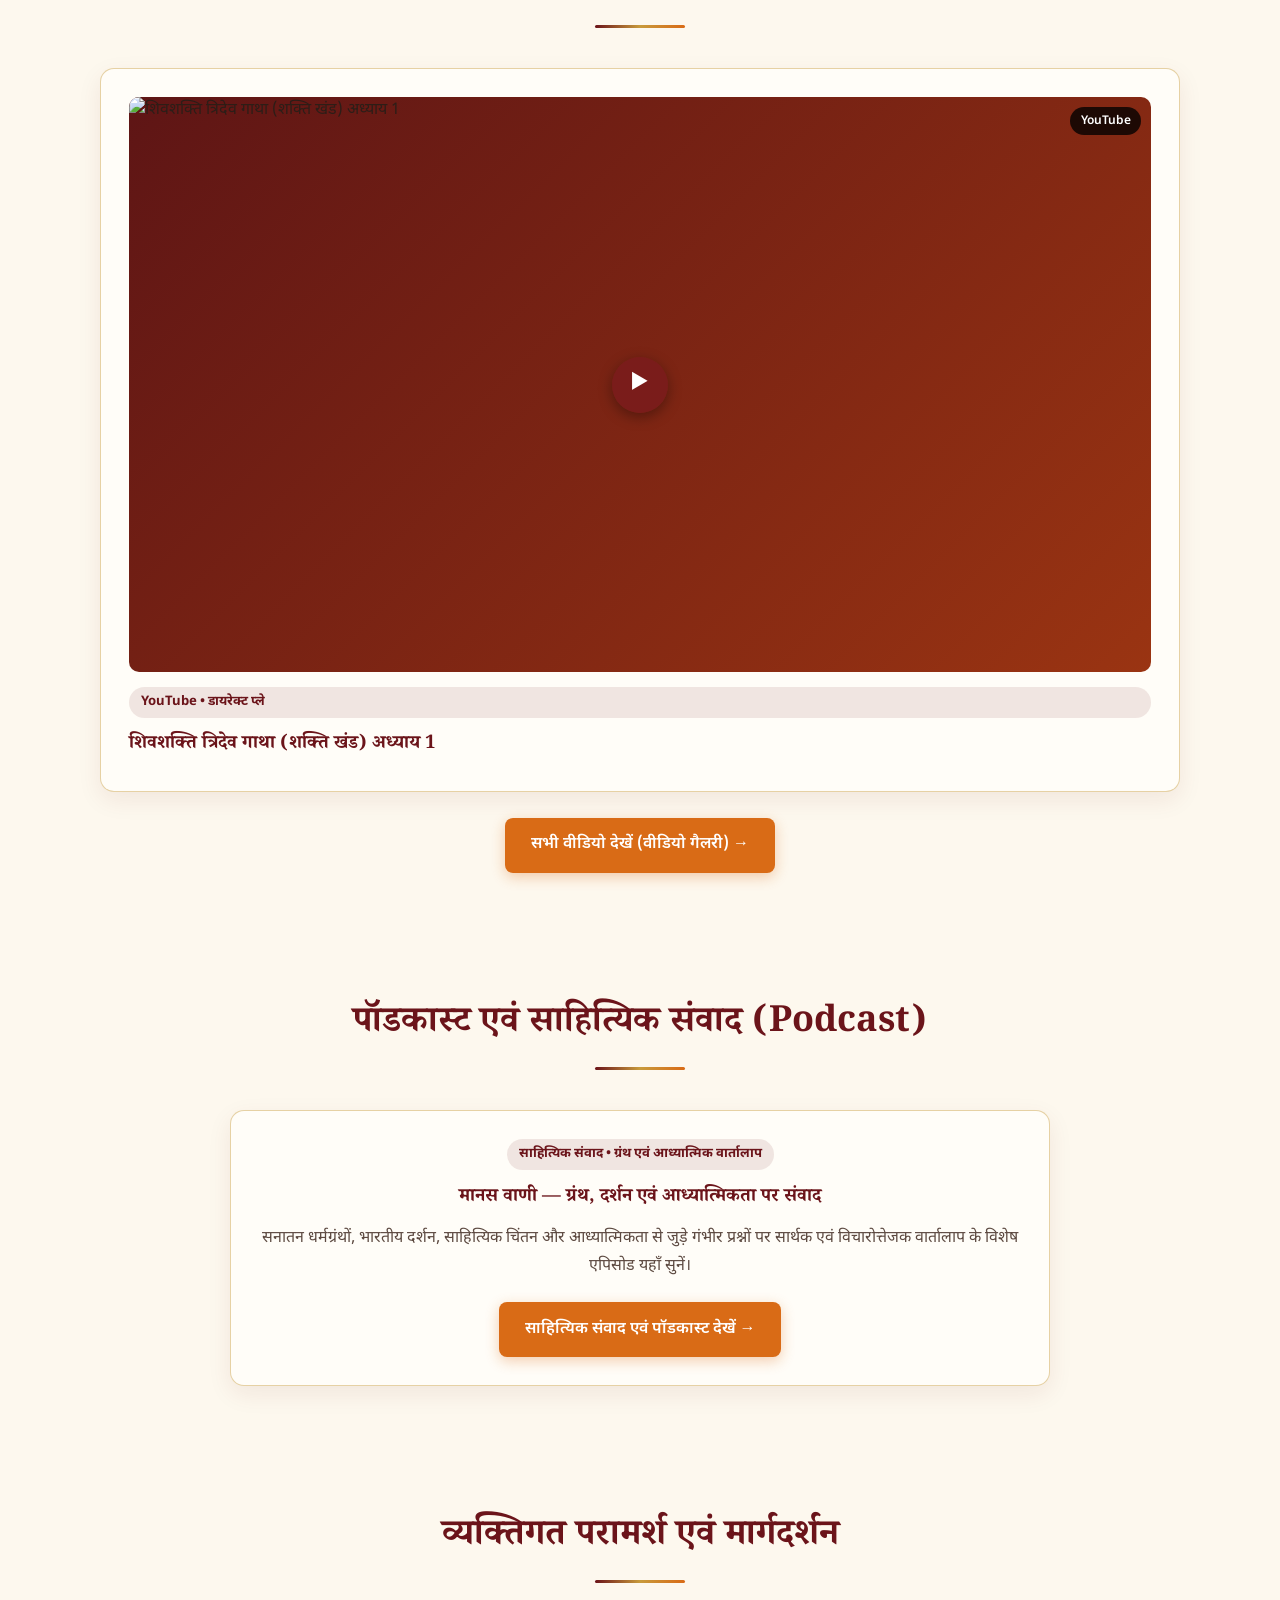
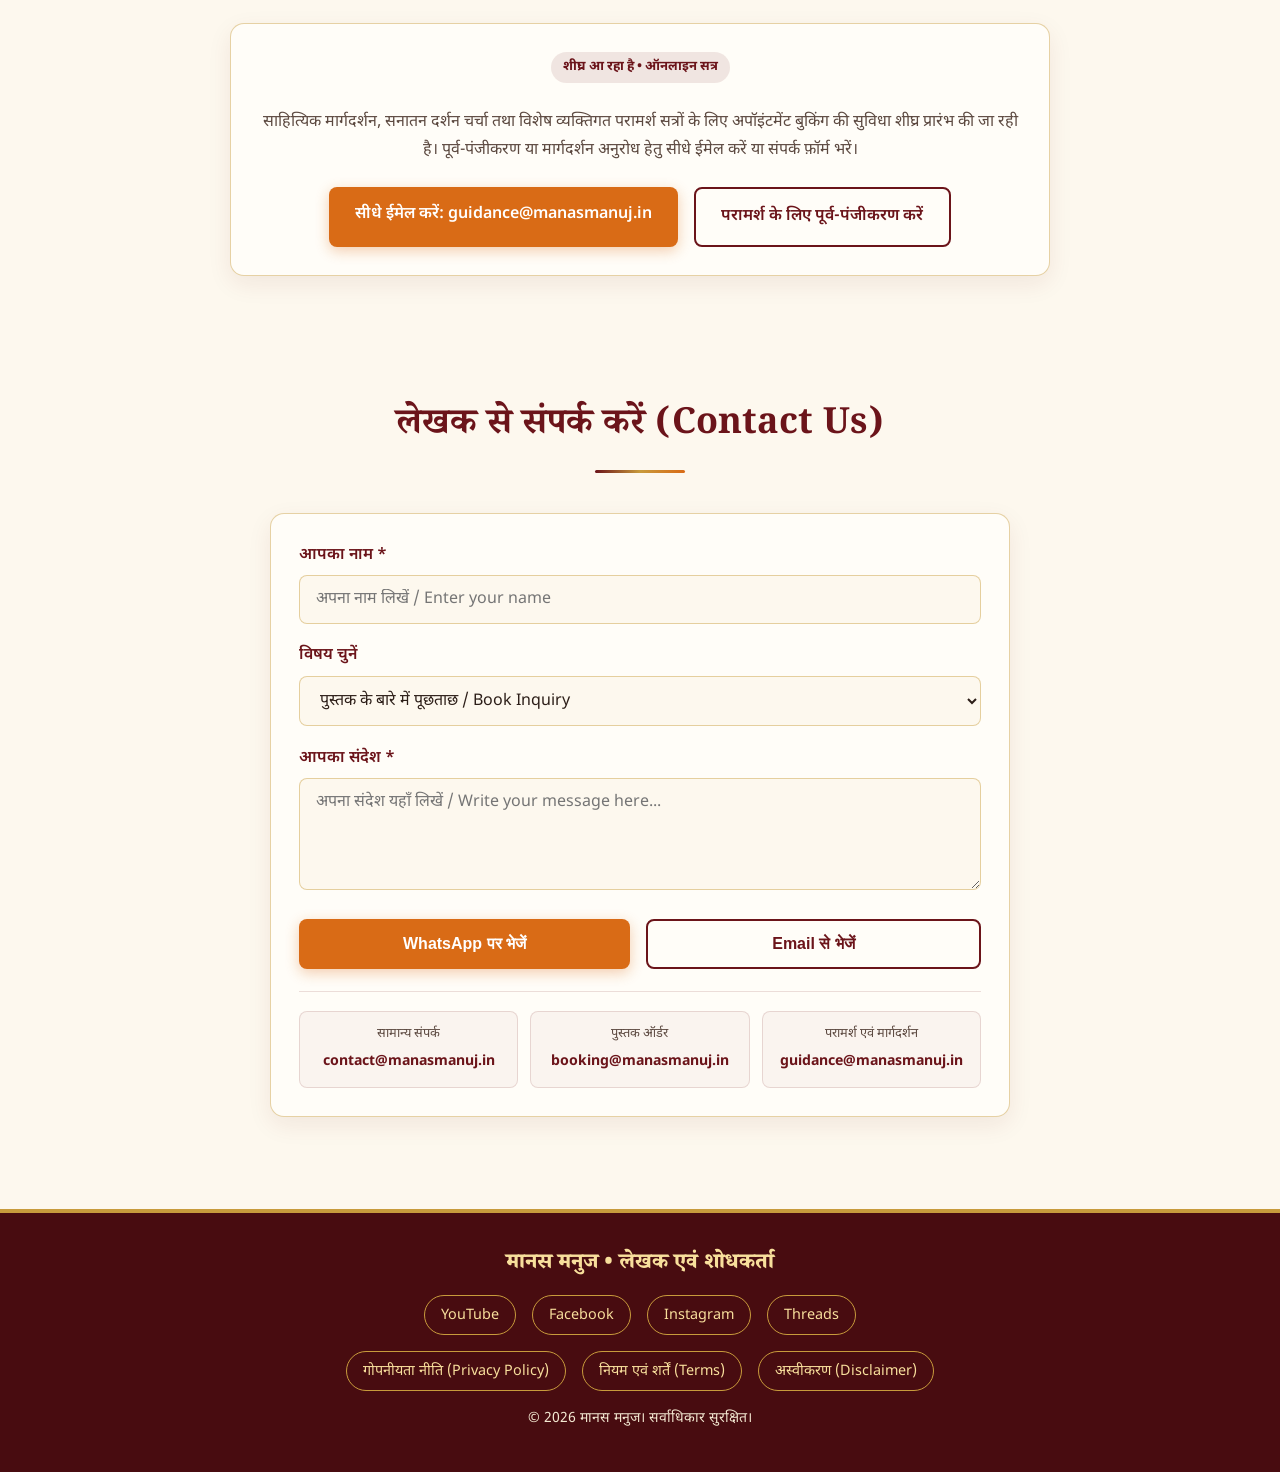
==== commit f42962c0: "Upgraded branding across all pages and updated author biography" ====
--- a/index.html
+++ b/index.html
@@ -3,18 +3,18 @@
 <head>
   <meta charset="UTF-8" />
   <meta name="viewport" content="width=device-width, initial-scale=1.0" />
-  <title>मानस मनुज | आधिकारिक साहित्यिक वेबसाइट</title>
+  <title>मानस मनुज • लेखक एवं शोधकर्ता | आधिकारिक साहित्यिक वेबसाइट</title>
 
   <!-- Favicon (ब्राउज़र टैब लोगो) -->
   <link rel="icon" type="image/jpeg" href="images/author.jpg" />
 
   <!-- SEO एवं Google AdSense के लिए मेटा टैग्स -->
-  <meta name="description" content="हिंदी साहित्यकार मानस मनुज की आधिकारिक वेबसाइट। सनातन दर्शन, पौराणिक साहित्य, शिवशक्ति त्रिदेव गाथा, सनातन गौरव गाथा, साहित्यिक लेख, वीडियो और ऑटोग्राफ पुस्तक ऑर्डर।" />
-  <meta name="keywords" content="मानस मनुज, Manas Manuj, शिवशक्ति त्रिदेव गाथा, सनातन गौरव गाथा, हिंदी साहित्य, सनातन धर्म, पौराणिक साहित्य" />
+  <meta name="description" content="मानस मनुज (लेखक एवं सनातन विषयों के शोधकर्ता) की आधिकारिक वेबसाइट। सनातन दर्शन, पौराणिक साहित्य, वैदिक विज्ञान, शिवशक्ति त्रिदेव गाथा, सनातन गौरव गाथा, लेख और वीडियो।" />
+  <meta name="keywords" content="मानस मनुज, Manas Manuj, Author and Researcher, सनातन शोधकर्ता, शिवशक्ति त्रिदेव गाथा, सनातन गौरव गाथा, पौराणिक साहित्य, वैदिक विज्ञान, हिंदी साहित्य" />
   <meta name="author" content="मानस मनुज (मनोज कुमार)" />
   <meta name="robots" content="index, follow" />
-  <meta property="og:title" content="मानस मनुज | आधिकारिक साहित्यिक वेबसाइट" />
-  <meta property="og:description" content="सनातन दर्शन, पौराणिक साहित्य एवं भारतीय संस्कृति पर आधारित पुस्तकों और लेखों का आधिकारिक मंच।" />
+  <meta property="og:title" content="मानस मनुज • लेखक एवं शोधकर्ता | सनातन दर्शन एवं पौराणिक साहित्य" />
+  <meta property="og:description" content="सनातन दर्शन, पौराणिक साहित्य, वैदिक विज्ञान एवं भारतीय ज्ञान परंपरा पर आधारित पुस्तकों, शोध और लेखों का आधिकारिक मंच।" />
   <meta property="og:type" content="website" />
   <meta property="og:url" content="https://manasmanuj.in/" />
 
@@ -25,8 +25,47 @@
   <link href="https://fonts.googleapis.com/css2?family=Noto+Sans+Devanagari:wght@400;500;600;700&family=Noto+Serif+Devanagari:wght@500;700;800&display=swap" rel="stylesheet">
   <link rel="stylesheet" href="css/style.css" />
 
-  <!-- प्राइम सोशल मीडिया बार, वीडियो कार्ड, पॉपअप प्लेयर और ईमेल कार्ड स्टाइलिंग -->
+  <!-- ब्रांडिंग, शोध हाइलाइट, सोशल बार, वीडियो कार्ड, पॉपअप प्लेयर और ईमेल कार्ड स्टाइलिंग -->
   <style>
+    .brand-name-row {
+      display: inline-flex;
+      align-items: baseline;
+      flex-wrap: wrap;
+      gap: 0.35rem;
+    }
+    .brand-role {
+      font-size: 0.62em;
+      font-weight: 600;
+      color: var(--saffron, #b45309);
+      letter-spacing: 0.01em;
+    }
+    .research-highlights {
+      margin: 1.15rem 0;
+      padding: 1rem 1.15rem;
+      background: rgba(122, 28, 28, 0.035);
+      border-left: 3px solid var(--maroon, #7a1c1c);
+      border-radius: 0 8px 8px 0;
+    }
+    .research-highlights h4 {
+      margin: 0 0 0.55rem;
+      font-size: 1.04rem;
+      color: var(--maroon, #7a1c1c);
+    }
+    .research-highlights p {
+      margin: 0 0 0.65rem;
+      font-size: 0.95rem;
+    }
+    .research-list {
+      margin: 0;
+      padding-left: 1.2rem;
+      display: flex;
+      flex-direction: column;
+      gap: 0.5rem;
+    }
+    .research-list li {
+      line-height: 1.68;
+      font-size: 0.95rem;
+    }
     .prime-social-bar {
       display: flex;
       flex-wrap: wrap;
@@ -194,7 +233,7 @@
       flex-direction: column;
       align-items: center;
       justify-content: center;
-      padding: 0.75rem;
+      padding: 0.75rem 0.75rem 2.8rem;
     }
     .video-modal-overlay.open {
       display: flex;
@@ -254,7 +293,7 @@
     }
     .video-modal-frame.vertical-video {
       width: min(100%, 420px);
-      height: min(78dvh, 720px);
+      height: min(72dvh, 700px);
       aspect-ratio: 9 / 16;
       margin: 0 auto;
     }
@@ -268,11 +307,12 @@
     .video-modal-footer {
       display: flex;
       align-items: center;
-      justify-content: space-between;
+      justify-content: flex-start;
       flex-wrap: wrap;
-      gap: 0.5rem;
+      gap: 0.6rem 1rem;
       color: rgba(255, 255, 255, 0.82);
       font-size: 0.85rem;
+      padding: 0.15rem 0.25rem;
     }
     .video-modal-ext {
       color: #fcd34d;
@@ -301,14 +341,14 @@
 
     @media (max-width: 640px) {
       .video-modal-overlay {
-        padding: 0.35rem;
+        padding: 0.45rem 0.45rem 3.4rem;
       }
       .video-modal-frame {
         border-radius: 6px;
       }
       .video-modal-frame.vertical-video {
         width: 100%;
-        height: 76dvh;
+        height: 70dvh;
       }
     }
   </style>
@@ -319,8 +359,11 @@
   <header>
     <div class="nav-container">
       <a href="#home" class="brand-title">
-        <span data-hi="मानस मनुज" data-en="Manas Manuj">मानस मनुज</span>
-        <span class="brand-sub" data-hi="हिंदी साहित्य • आध्यात्मिक एवं सनातन चिंतन" data-en="Hindi Literature • Spiritual & Sanatan Thought">हिंदी साहित्य • आध्यात्मिक एवं सनातन चिंतन</span>
+        <span class="brand-name-row">
+          <span data-hi="मानस मनुज" data-en="Manas Manuj">मानस मनुज</span>
+          <span class="brand-role" data-hi="• लेखक एवं शोधकर्ता" data-en="• Author & Researcher">• लेखक एवं शोधकर्ता</span>
+        </span>
+        <span class="brand-sub" data-hi="सनातन दर्शन • पौराणिक साहित्य एवं वैदिक विज्ञान" data-en="Sanatan Philosophy • Pauranik Literature & Vedic Science">सनातन दर्शन • पौराणिक साहित्य एवं वैदिक विज्ञान</span>
       </a>
 
       <div class="lang-switch">
@@ -376,14 +419,14 @@
   <!-- लेखक परिचय (वेबसाइट खुलते ही सबसे पहले) -->
   <section id="about" style="padding-top: 1.2rem;">
     <div class="section-header">
-      <h2 data-hi="लेखक परिचय" data-en="About the Author">लेखक परिचय</h2>
+      <h2 data-hi="लेखक एवं शोधकर्ता परिचय" data-en="About the Author & Researcher">लेखक एवं शोधकर्ता परिचय</h2>
       <div class="divider"></div>
     </div>
 
     <div class="card about-layout">
       <div class="about-sidebar">
         <div class="author-photo-frame">
-          <img src="images/author.jpg" alt="लेखक मानस मनुज (Manas Manuj)" loading="lazy" />
+          <img src="images/author.jpg" alt="मानस मनुज - लेखक एवं सनातन शोधकर्ता (Manas Manuj)" loading="lazy" />
         </div>
 
         <div class="quick-profile">
@@ -414,12 +457,12 @@
               <span class="profile-value" data-hi="लेखांकन एवं वित्त क्षेत्र में 15 वर्षों तक नेतृत्व (2007–2022); वर्ष 2022 से स्वतंत्र व्यवसाय एवं साहित्य साधना" data-en="15 years heading Accounts & Finance roles (2007–2022); Independent Entrepreneur & Author since 2022">लेखांकन एवं वित्त क्षेत्र में 15 वर्षों तक नेतृत्व (2007–2022); वर्ष 2022 से स्वतंत्र व्यवसाय एवं साहित्य साधना</span>
             </li>
             <li>
-              <span class="profile-label" data-hi="लेखन क्षेत्र" data-en="Literary Genres">लेखन क्षेत्र</span>
-              <span class="profile-value" data-hi="सनातन दर्शन, पौराणिक साहित्य, भारतीय संस्कृति एवं विरासत" data-en="Sanatan Philosophy, Pauranik Literature, Indian Culture & Heritage">सनातन दर्शन, पौराणिक साहित्य, भारतीय संस्कृति एवं विरासत</span>
+              <span class="profile-label" data-hi="शोध क्षेत्र" data-en="Research Focus">शोध क्षेत्र</span>
+              <span class="profile-value" data-hi="पौराणिक समन्वय, वैदिक ब्रह्मांड-विज्ञान (Cosmology), काल-गणना, भारतीय ज्ञान परंपरा तथा विज्ञान-अध्यात्म संवाद" data-en="Pauranik Synthesis, Vedic Cosmology, Timekeeping, Indian Knowledge Systems & Science-Spirituality Dialogue">पौराणिक समन्वय, वैदिक ब्रह्मांड-विज्ञान (Cosmology), काल-गणना, भारतीय ज्ञान परंपरा तथा विज्ञान-अध्यात्म संवाद</span>
             </li>
             <li>
               <span class="profile-label" data-hi="प्रमुख कृतियाँ" data-en="Notable Works">प्रमुख कृतियाँ</span>
-              <span class="profile-value" data-hi="शिवशक्ति त्रिदेव गाथा (भारतीय साहित्य संग्रह), सनातन गौरव गाथा (आगामी त्रयी)" data-en="Shivshakti Tridev Gatha (Bhartiya Sahitya Sangrah), Sanatan Gaurav Gatha (Upcoming Trilogy)">शिवशक्ति त्रिदेव गाथा (भारतीय साहित्य संग्रह), सनातन गौरव गाथा (आगामी त्रयी)</span>
+              <span class="profile-value" data-hi="शिवशक्ति त्रिदेव गाथा (भारतीय साहित्य संग्रह, ISBN: 9781613018972); सनातन गौरव गाथा (आगामी त्रयी — 18 खंड, 108 अध्याय)" data-en="ShivShakti Tridev Gatha (Bhartiya Sahitya Sangrah, ISBN: 9781613018972); Sanatan Gaurav Gatha (Upcoming Trilogy — 18 Khands, 108 Chapters)">शिवशक्ति त्रिदेव गाथा (भारतीय साहित्य संग्रह, ISBN: 9781613018972); सनातन गौरव गाथा (आगामी त्रयी — 18 खंड, 108 अध्याय)</span>
             </li>
           </ul>
         </div>
@@ -427,17 +470,38 @@
 
       <div class="about-bio">
         <h3 data-hi="विस्तृत लेखक परिचय" data-en="Detailed Biography">विस्तृत लेखक परिचय</h3>
-        <p data-hi="हिंदी साहित्य एवं सनातन विषयों के लेखक <strong>मानस मनुज</strong> का मूल नाम मनोज कुमार है। वे मूल रूप से हिमाचल प्रदेश के कांगड़ा ज़िले से संबंध रखते हैं और वर्तमान समय में चंडीगढ़ में निवास कर रहे हैं।" data-en="<strong>Manas Manuj</strong> (born Manoj Kumar) is a Hindi literary author and researcher of Sanatan philosophy and Pauranik literature. Originally hailing from the Kangra district of Himachal Pradesh, he currently resides in Chandigarh.">
-          हिंदी साहित्य एवं सनातन विषयों के लेखक <strong>मानस मनुज</strong> का मूल नाम मनोज कुमार है। वे मूल रूप से हिमाचल प्रदेश के कांगड़ा ज़िले से संबंध रखते हैं और वर्तमान समय में चंडीगढ़ में निवास कर रहे हैं।
+
+        <p data-hi="<strong>मानस मनुज</strong> (मूल नाम: मनोज कुमार) समकालीन हिंदी साहित्यकार और सनातन ज्ञान परंपरा के स्वतंत्र शोधकर्ता हैं। हिमाचल प्रदेश के कांगड़ा ज़िले में जन्मे और वर्तमान में चंडीगढ़ में निवास करने वाले मानस मनुज ने हिमाचल प्रदेश विश्वविद्यालय, शिमला से स्नातक की शिक्षा प्राप्त की। वर्ष 2007 से 2022 तक लेखांकन एवं वित्त (Accounts & Finance) क्षेत्र में प्रमुख नेतृत्वकारी भूमिकाएँ निभाने के बाद, वे स्वतंत्र व्यवसाय के साथ पूर्ण समर्पण से साहित्य और शोध कार्य में संलग्न हैं।" data-en="<strong>Manas Manuj</strong> (official name: Manoj Kumar) is a contemporary Hindi author and independent researcher of Sanatan philosophy and Indian Knowledge Systems. Born in the Kangra district of Himachal Pradesh and currently based in Chandigarh, he graduated in Arts from Himachal Pradesh University, Shimla. After leading Accounts and Finance verticals for 15 years (2007–2022), he transitioned to independent entrepreneurship alongside dedicated literary and research pursuits.">
+          <strong>मानस मनुज</strong> (मूल नाम: मनोज कुमार) समकालीन हिंदी साहित्यकार और सनातन ज्ञान परंपरा के स्वतंत्र शोधकर्ता हैं। हिमाचल प्रदेश के कांगड़ा ज़िले में जन्मे और वर्तमान में चंडीगढ़ में निवास करने वाले मानस मनुज ने हिमाचल प्रदेश विश्वविद्यालय, शिमला से स्नातक की शिक्षा प्राप्त की। वर्ष 2007 से 2022 तक लेखांकन एवं वित्त (Accounts & Finance) क्षेत्र में प्रमुख नेतृत्वकारी भूमिकाएँ निभाने के बाद, वे स्वतंत्र व्यवसाय के साथ पूर्ण समर्पण से साहित्य और शोध कार्य में संलग्न हैं।
         </p>
-        <p data-hi="उन्होंने अपनी उच्च शिक्षा हिमाचल प्रदेश विश्वविद्यालय, शिमला से कला संकाय में स्नातक के रूप में पूर्ण की। वर्ष 2007 में वे अपने व्यावसायिक जीवन के लिए चंडीगढ़ आए, जहाँ उन्होंने वर्ष 2007 से 2022 तक 15 वर्षों की अवधि में लेखांकन एवं वित्त के क्षेत्र में प्रमुख पदों पर कार्य करते हुए विभाग का नेतृत्व किया। इसके पश्चात, वर्ष 2022 से वे स्वतंत्र व्यवसाय के साथ-साथ सक्रिय रूप से साहित्य साधना में संलग्न हैं।" data-en="He completed his graduation in Arts from Himachal Pradesh University, Shimla. In 2007, he moved to Chandigarh to pursue his professional career. Over a span of 15 years (2007–2022), he worked in and headed the Accounts and Finance vertical across professional organizations. Since 2022, he has been engaged in independent entrepreneurship alongside his dedicated literary pursuits.">
-          उन्होंने अपनी उच्च शिक्षा हिमाचल प्रदेश विश्वविद्यालय, शिमला से कला संकाय में स्नातक के रूप में पूर्ण की। वर्ष 2007 में वे अपने व्यावसायिक जीवन के लिए चंडीगढ़ आए, जहाँ उन्होंने वर्ष 2007 से 2022 तक 15 वर्षों की अवधि में लेखांकन एवं वित्त के क्षेत्र में प्रमुख पदों पर कार्य करते हुए विभाग का नेतृत्व किया। इसके पश्चात, वर्ष 2022 से वे स्वतंत्र व्यवसाय के साथ-साथ सक्रिय रूप से साहित्य साधना में संलग्न हैं।
+
+        <p data-hi="वित्त और विश्लेषण की सुदीर्घ व्यावसायिक पृष्ठभूमि ने उनके साहित्यिक चिंतन को एक सुव्यवस्थित, तार्किक और तथ्यपरक शोध-दृष्टि प्रदान की है। वर्ष 2017 में प्रारंभ हुई उनकी आठ वर्षों (2017–2025) की निरंतर साधना का परिणाम उनकी प्रथम कृति <strong>'शिवशक्ति त्रिदेव गाथा'</strong> है, जिसका प्रकाशन <em>भारतीय साहित्य संग्रह</em> द्वारा किया जा रहा है। प्रथम चरण (2017–2023) में भगवान श्रीहरि विष्णु के 24 अवतारों को लिपिबद्ध करने के पश्चात, द्वितीय चरण (2023–2025) में उन्होंने सृष्टि की उत्पत्ति, आदिशक्ति के स्वरूप और त्रिदेवों की एकता को एक अखंड धारा में पिरोया। शिव महापुराण, श्रीमद्भागवत महापुराण और देवी भागवत महापुराण के सार को समेटे इस 6 खंडों (109 अध्याय) के काव्य-ग्रंथ में संस्कृत श्लोक, अवधी-हिंदी के गेय दोहा-चौपाई और सरल भावार्थ का संतुलित समन्वय है।" data-en="His long analytical background in finance shaped a structured, research-driven approach to Pauranik and philosophical literature. Culminating eight years of continuous study and writing (2017–2025), his debut poetic treatise, <strong>'ShivShakti Tridev Gatha'</strong> (published by <em>Bhartiya Sahitya Sangrah</em>), synthesizes the core essence of the Shiv Mahapuran, Shrimad Bhagavat Mahapuran, and Devi Bhagavat Mahapuran. Beginning with the 24 incarnations of Lord Vishnu (2017–2023) and expanding into cosmic origins, Adishakti, and the indivisible unity of the Tridev (2023–2025), this six-volume (109-chapter) work weaves together Sanskrit shlokas, rhythmic Awadhi-Hindi Doha-Chaupai verses, and lucid Hindi commentary.">
+          वित्त और विश्लेषण की सुदीर्घ व्यावसायिक पृष्ठभूमि ने उनके साहित्यिक चिंतन को एक सुव्यवस्थित, तार्किक और तथ्यपरक शोध-दृष्टि प्रदान की है। वर्ष 2017 में प्रारंभ हुई उनकी आठ वर्षों (2017–2025) की निरंतर साधना का परिणाम उनकी प्रथम कृति <strong>'शिवशक्ति त्रिदेव गाथा'</strong> है, जिसका प्रकाशन <em>भारतीय साहित्य संग्रह</em> द्वारा किया जा रहा है। प्रथम चरण (2017–2023) में भगवान श्रीहरि विष्णु के 24 अवतारों को लिपिबद्ध करने के पश्चात, द्वितीय चरण (2023–2025) में उन्होंने सृष्टि की उत्पत्ति, आदिशक्ति के स्वरूप और त्रिदेवों की एकता को एक अखंड धारा में पिरोया। शिव महापुराण, श्रीमद्भागवत महापुराण और देवी भागवत महापुराण के सार को समेटे इस 6 खंडों (109 अध्याय) के काव्य-ग्रंथ में संस्कृत श्लोक, अवधी-हिंदी के गेय दोहा-चौपाई और सरल भावार्थ का संतुलित समन्वय है।
         </p>
-        <p data-hi="मानस मनुज ने वर्ष 2017 में अपने साहित्यिक लेखन की शुरुआत की। वित्त और विश्लेषण की सुदीर्घ व्यावसायिक पृष्ठभूमि होने के कारण, उन्होंने पौराणिक संदर्भों और सनातन विषयों का क्रमबद्ध एवं विश्लेषणात्मक दृष्टिकोण से अध्ययन प्रारंभ किया। वर्ष 2017 से 2023 के प्रथम चरण में उन्होंने भगवान श्री हरि विष्णु के 24 अवतारों को शुद्ध हिंदी भाषा में लिपिबद्ध करने का कार्य पूर्ण किया। इसके पश्चात, वर्ष 2023 से 2025 के द्वितीय चरण में उन्होंने सृष्टि की उत्पत्ति, त्रिदेव (ब्रह्मा, विष्णु, महेश) के कार्य-विभाजन और आदिशक्ति के मूल स्वरूप पर कार्य करते हुए आठ वर्षों (2017–2025) के निरंतर प्रयास से अपनी पहली पुस्तक <strong>'शिवशक्ति त्रिदेव गाथा'</strong> पूर्ण की। इस पुस्तक का प्रकाशन 'भारतीय साहित्य संग्रह' द्वारा किया जा रहा है।" data-en="Manas Manuj began his literary journey in 2017. Drawing upon his strong analytical background in finance, he approached Pauranik literature through a structured and research-oriented lens. In the first phase of his work (2017–2023), he documented the 24 incarnations (Avatars) of Lord Vishnu in pure Hindi. Expanding the scope of his research in the second phase (2023–2025), he explored the origins of creation, the cosmic functions of the Tridev (Brahma, Vishnu, and Mahesh), and the supreme essence of Adishakti. Culminating eight years of dedicated writing (2017–2025), his debut book, <strong>'Shivshakti Tridev Gatha'</strong>, is being published by Bhartiya Sahitya Sangrah.">
-          मानस मनुज ने वर्ष 2017 में अपने साहित्यिक लेखन की शुरुआत की। वित्त और विश्लेषण की सुदीर्घ व्यावसायिक पृष्ठभूमि होने के कारण, उन्होंने पौराणिक संदर्भों और सनातन विषयों का क्रमबद्ध एवं विश्लेषणात्मक दृष्टिकोण से अध्ययन प्रारंभ किया। वर्ष 2017 से 2023 के प्रथम चरण में उन्होंने भगवान श्री हरि विष्णु के 24 अवतारों को शुद्ध हिंदी भाषा में लिपिबद्ध करने का कार्य पूर्ण किया। इसके पश्चात, वर्ष 2023 से 2025 के द्वितीय चरण में उन्होंने सृष्टि की उत्पत्ति, त्रिदेव (ब्रह्मा, विष्णु, महेश) के कार्य-विभाजन और आदिशक्ति के मूल स्वरूप पर कार्य करते हुए आठ वर्षों (2017–2025) के निरंतर प्रयास से अपनी पहली पुस्तक <strong>'शिवशक्ति त्रिदेव गाथा'</strong> पूर्ण की। इस पुस्तक का प्रकाशन 'भारतीय साहित्य संग्रह' द्वारा किया जा रहा है।
-        </p>
-        <p data-hi="उनकी इस कृति में शुद्ध हिंदी के साथ-साथ प्रसंग की आवश्यकतानुसार अवधी और संस्कृत के संदर्भों का भी समन्वित समावेश किया गया है। उनके लेखन का मुख्य उद्देश्य पौराणिक ग्रंथों के गूढ़ विषयों को सरल, सुस्पष्ट और तथ्यपरक भाषा के माध्यम से आधुनिक पाठकों तक पहुँचाना है। वर्तमान में वे भारतीय संस्कृति, विज्ञान एवं विरासत पर आधारित तीन-भागों की आगामी पुस्तक श्रृंखला <strong>'सनातन गौरव गाथा'</strong> के लेखन कार्य में संलग्न हैं।" data-en="Written primarily in pure Hindi, the work also incorporates contextual references and verses in Awadhi and Sanskrit. His primary literary objective is to present complex Pauranik and philosophical subjects in a clear, structured, and accessible manner for contemporary readers. He is currently authoring his upcoming three-volume series, <strong>'Sanatan Gaurav Gatha'</strong>, focusing on Indian culture, Vedic science, and Sanatan heritage.">
-          उनकी इस कृति में शुद्ध हिंदी के साथ-साथ प्रसंग की आवश्यकतानुसार अवधी और संस्कृत के संदर्भों का भी समन्वित समावेश किया गया है। उनके लेखन का मुख्य उद्देश्य पौराणिक ग्रंथों के गूढ़ विषयों को सरल, सुस्पष्ट और तथ्यपरक भाषा के माध्यम से आधुनिक पाठकों तक पहुँचाना है। वर्तमान में वे भारतीय संस्कृति, विज्ञान एवं विरासत पर आधारित तीन-भागों की आगामी पुस्तक श्रृंखला <strong>'सनातन गौरव गाथा'</strong> के लेखन कार्य में संलग्न हैं।
+
+        <div class="research-highlights">
+          <h4 data-hi="प्रमुख शोध आयाम (Key Research Areas)" data-en="Key Research Highlights">प्रमुख शोध आयाम (Key Research Areas)</h4>
+          <p data-hi="अपनी आगामी तीन-भागों की महाश्रृंखला <strong>'सनातन गौरव गाथा' (18 खंड, 108 अध्याय)</strong> के माध्यम से वे प्राचीन भारतीय ऋषि-परंपरा और आधुनिक विज्ञान के मध्य एक तार्किक सेतु निर्मित करने पर कार्य कर रहे हैं:" data-en="Through his upcoming three-volume series, <strong>'Sanatan Gaurav Gatha' (18 Khands, 108 Chapters)</strong>, he explores the intersection of ancient Indian wisdom and modern scientific inquiry:">
+            अपनी आगामी तीन-भागों की महाश्रृंखला <strong>'सनातन गौरव गाथा' (18 खंड, 108 अध्याय)</strong> के माध्यम से वे प्राचीन भारतीय ऋषि-परंपरा और आधुनिक विज्ञान के मध्य एक तार्किक सेतु निर्मित करने पर कार्य कर रहे हैं:
+          </p>
+          <ul class="research-list">
+            <li data-hi="<strong>चेतना एवं ब्रह्मांड-विज्ञान:</strong> महाशून्य (Singularity), निराकार परब्रह्म, नाद-ब्रह्म (ॐ), शिव-शक्ति (ऊर्जा एवं पदार्थ का रूपांतरण), बहु-ब्रह्मांड (Multiverse) और 14 लोकों का आयाम-आधारित विश्लेषण।" data-en="<strong>Consciousness & Cosmology:</strong> Conceptual parallels between Vedic cosmology—Mahashunya, Nirakar Parabrahman, Nada-Brahma (Om), Shiv-Shakti (energy-matter equivalence), Multiverse frameworks, and the 14 Lokas—and modern quantum physics.">
+              <strong>चेतना एवं ब्रह्मांड-विज्ञान:</strong> महाशून्य (Singularity), निराकार परब्रह्म, नाद-ब्रह्म (ॐ), शिव-शक्ति (ऊर्जा एवं पदार्थ का रूपांतरण), बहु-ब्रह्मांड (Multiverse) और 14 लोकों का आयाम-आधारित विश्लेषण।
+            </li>
+            <li data-hi="<strong>वैदिक काल-गणना एवं खगोल:</strong> चक्रीय समय (चतुर्युग, मन्वंतर एवं 4.32 अरब वर्षों के कल्प), समय की सापेक्षता (Time Dilation), पृथ्वी के अक्षीय चक्र और 33 कोटि ब्रह्मांडीय बलों का अध्ययन।" data-en="<strong>Vedic Timekeeping & Astronomy:</strong> Analytical study of cyclical time (Chatur-Yuga, Manvantara, and the 4.32-billion-year Kalpa), time dilation narratives, axial precession, and the 33 Koti cosmic forces.">
+              <strong>वैदिक काल-गणना एवं खगोल:</strong> चक्रीय समय (चतुर्युग, मन्वंतर एवं 4.32 अरब वर्षों के कल्प), समय की सापेक्षता (Time Dilation), पृथ्वी के अक्षीय चक्र और 33 कोटि ब्रह्मांडीय बलों का अध्ययन।
+            </li>
+            <li data-hi="<strong>प्राचीन भारतीय विज्ञान, वास्तु एवं चिकित्सा:</strong> मंदिर वास्तुकला (12 ज्योतिर्लिंग, एलोरा, कोणार्क), महर्षि कणाद का परमाणु दर्शन, विमान शास्त्र, आयुर्वेद-शल्य क्रिया (चरक व सुश्रुत), वैदिक गणित और पर्यावरण-दर्शन।" data-en="<strong>Ancient Indian Science, Architecture & Medicine:</strong> Research on temple engineering (12 Jyotirlingas, Ellora, Konark), Maharshi Kanada's atomic theory (Parmanu), Ayurveda and surgery (Charaka & Sushruta), Vedic mathematics, and ecological ethics.">
+              <strong>प्राचीन भारतीय विज्ञान, वास्तु एवं चिकित्सा:</strong> मंदिर वास्तुकला (12 ज्योतिर्लिंग, एलोरा, कोणार्क), महर्षि कणाद का परमाणु दर्शन, विमान शास्त्र, आयुर्वेद-शल्य क्रिया (चरक व सुश्रुत), वैदिक गणित और पर्यावरण-दर्शन।
+            </li>
+            <li data-hi="<strong>संस्कृति, इतिहास एवं समकालीन विमर्श:</strong> पौराणिक प्रतीकों की वैज्ञानिक-मनोवैज्ञानिक व्याख्या, भारतीय ज्ञान प्रणाली (IKS) और आधुनिक पाठकों के लिए तर्कसंगत सांस्कृतिक संवाद।" data-en="<strong>Cultural Heritage & Contemporary Discourse:</strong> Presenting logical, evidence-oriented interpretations of Sanatan traditions and Indian Knowledge Systems for modern and global readers.">
+              <strong>संस्कृति, इतिहास एवं समकालीन विमर्श:</strong> पौराणिक प्रतीकों की वैज्ञानिक-मनोवैज्ञानिक व्याख्या, भारतीय ज्ञान प्रणाली (IKS) और आधुनिक पाठकों के लिए तर्कसंगत सांस्कृतिक संवाद।
+            </li>
+          </ul>
+        </div>
+
+        <p data-hi="उनके लेखन का मूल उद्देश्य पौराणिक ग्रंथों और सनातन दर्शन के गूढ़ सिद्धांतों को रूढ़ियों से परे निकालकर, सरल भाषा और तार्किक प्रमाणों के साथ वैश्विक एवं आधुनिक पाठकों तक पहुँचाना है।" data-en="His core literary mission is to bridge faith and reason—bringing the depth of classical scriptures and Indian heritage to contemporary readers with clarity, authenticity, and analytical rigor.">
+          उनके लेखन का मूल उद्देश्य पौराणिक ग्रंथों और सनातन दर्शन के गूढ़ सिद्धांतों को रूढ़ियों से परे निकालकर, सरल भाषा और तार्किक प्रमाणों के साथ वैश्विक एवं आधुनिक पाठकों तक पहुँचाना है।
         </p>
       </div>
     </div>
@@ -757,8 +821,8 @@
       </div>
       <div class="video-modal-frame" id="homeModalFrame"></div>
       <div class="video-modal-footer">
+        <a href="#" id="homeModalOriginalLink" target="_blank" rel="noopener noreferrer" class="video-modal-ext">मूल ऐप में खोलें ↗</a>
         <span id="homeModalDesc"></span>
-        <a href="#" id="homeModalOriginalLink" target="_blank" rel="noopener noreferrer" class="video-modal-ext">मूल ऐप में खोलें ↗</a>
       </div>
     </div>
   </div>
@@ -777,7 +841,7 @@
   
   <!-- फुटर -->
   <footer>
-    <div class="brand-title" style="font-size:1.35rem;" data-hi="मानस मनुज" data-en="Manas Manuj">मानस मनुज</div>
+    <div class="brand-title" style="font-size:1.35rem;" data-hi="मानस मनुज • लेखक एवं शोधकर्ता" data-en="Manas Manuj • Author & Researcher">मानस मनुज • लेखक एवं शोधकर्ता</div>
     <div class="footer-links">
       <a href="https://www.youtube.com/@ManasManuj" target="_blank" rel="noopener noreferrer">YouTube</a>
       <a href="https://www.facebook.com/manasmanuj" target="_blank" rel="noopener noreferrer">Facebook</a>
--- a/css/style.css
+++ b/css/style.css
@@ -73,12 +73,28 @@
   line-height: 1.2;
 }
 
+.brand-name-row {
+  display: inline-flex;
+  align-items: baseline;
+  flex-wrap: wrap;
+  gap: 0.35rem;
+}
+
+.brand-role {
+  font-family: 'Noto Sans Devanagari', sans-serif;
+  font-size: 0.56em;
+  font-weight: 600;
+  color: #F5E6C8 !important;
+  letter-spacing: 0.01em;
+}
+
 .brand-sub {
   display: block;
   font-family: 'Noto Sans Devanagari', sans-serif;
   font-size: 0.75rem;
   color: var(--cream-soft);
   font-weight: 400;
+  margin-top: 0.12rem;
 }
 
 .menu-toggle {
@@ -470,6 +486,15 @@
 
   .nav-container {
     flex-wrap: wrap;
+    gap: 0.45rem;
+  }
+
+  .brand-title {
+    font-size: 1.32rem;
+  }
+
+  .brand-sub {
+    font-size: 0.7rem;
   }
 
   .about-box {
@@ -482,6 +507,7 @@
     margin: auto;
   }
 }
+
 /* --- भाषा चयन बटन (Hindi / English) --- */
 .lang-switch {
   display: inline-flex;
@@ -505,6 +531,7 @@
   background-color: var(--gold);
   color: var(--maroon-dark);
 }
+
 /* --- फाइनल लेखक परिचय लेआउट (Quick Profile + Biography) --- */
 .about-layout {
   display: grid;
@@ -594,6 +621,7 @@
     text-align: left;
   }
 }
+
 /* --- पुस्तक विवरण पेज (Book Detail Page) --- */
 .book-hero-grid {
   display: grid;
@@ -693,7 +721,6 @@
   }
 }
 
-
 /* =========================================
    लेखक फोटो एवं 3D हार्डकवर पुस्तक इफ़ेक्ट
    ========================================= */
@@ -720,10 +747,10 @@
 
 /* 3D हार्डकवर पुस्तक का बैकग्राउंड स्टेज */
 .book-3d-stage {
-  background: radial-gradient(circle at center, #fdf8ef 0%, #f1e4d1 100%);
+  background: linear-gradient(180deg, #faf5ec 0%, #f1e6d6 100%);
   border: 1px solid rgba(122, 28, 28, 0.12);
   border-radius: 14px;
-  padding: 1.8rem 1.2rem;
+  padding: 1.6rem 1rem;
   margin-bottom: 1.2rem;
   display: flex;
   flex-direction: column;
@@ -733,34 +760,28 @@
   overflow: hidden;
 }
 
-/* 3D पुस्तक का मुख्य डिज़ाइन */
+/* 3D पुस्तक का मुख्य डिज़ाइन (प्रीमियम स्टूडियो हार्डकवर लुक) */
 .book-3d {
   position: relative;
   display: inline-block;
-  width: 195px;
-  max-width: 78%;
-  border-radius: 3px 8px 8px 3px;
-  transform: rotateY(-14deg);
+  width: 225px;
+  max-width: 82%;
+  transform: none;
   transform-style: preserve-3d;
+  border-radius: 3px 7px 7px 3px;
   transition: transform 0.4s ease, box-shadow 0.4s ease;
   box-shadow:
-    -4px 0 0 #1f0d0d,
-    4px 2px 0 #f7f3eb,
-    7px 3px 0 #dfd6c7,
-    10px 4px 0 #f7f3eb,
-    13px 5px 0 #cbbda9,
-    18px 22px 32px rgba(35, 15, 10, 0.42);
+    -3px 0 6px rgba(0, 0, 0, 0.28),
+    0 18px 34px rgba(35, 18, 10, 0.30),
+    0 5px 12px rgba(35, 18, 10, 0.18);
 }
 
 .book-3d:hover {
-  transform: rotateY(-5deg) translateY(-4px);
+  transform: translateY(-5px);
   box-shadow:
-    -3px 0 0 #1f0d0d,
-    3px 1px 0 #f7f3eb,
-    6px 2px 0 #dfd6c7,
-    9px 3px 0 #f7f3eb,
-    11px 4px 0 #cbbda9,
-    14px 26px 36px rgba(35, 15, 10, 0.48);
+    -3px 0 8px rgba(0, 0, 0, 0.30),
+    0 24px 40px rgba(35, 18, 10, 0.36),
+    0 8px 16px rgba(35, 18, 10, 0.20);
 }
 
 /* पुस्तक के बाएँ किनारे पर हार्डकवर क्रीज़ (चमक और उभार) */
@@ -769,14 +790,12 @@
   position: absolute;
   top: 0;
   left: 0;
-  width: 16px;
+  width: 8px;
   height: 100%;
   background: linear-gradient(
     90deg,
-    rgba(255, 255, 255, 0.22) 0%,
-    rgba(0, 0, 0, 0.35) 28%,
-    rgba(255, 255, 255, 0.2) 55%,
-    rgba(0, 0, 0, 0.08) 80%,
+    rgba(255, 255, 255, 0.25) 0%,
+    rgba(0, 0, 0, 0.22) 55%,
     transparent 100%
   );
   z-index: 2;
@@ -793,8 +812,8 @@
 
 /* पुस्तक के विस्तृत पेज पर थोड़ा बड़ा 3D साइज़ */
 .book-3d.book-3d-lg {
-  width: 245px;
-  max-width: 85%;
+  width: 260px;
+  max-width: 88%;
 }
 
 /* बैक कवर पढ़ते समय सीधा स्पष्ट व्यू */
@@ -835,48 +854,6 @@
   border-color: var(--maroon);
 }
 
-
-/* प्रीमियम स्टूडियो हार्डकवर लुक (क्लीन और प्रोफेशनल) */
-.book-3d-stage {
-  background: linear-gradient(180deg, #faf5ec 0%, #f1e6d6 100%);
-  padding: 1.6rem 1rem;
-}
-
-.book-3d {
-  width: 225px;
-  max-width: 82%;
-  transform: none;
-  border-radius: 3px 7px 7px 3px;
-  box-shadow:
-    -3px 0 6px rgba(0, 0, 0, 0.28),
-    0 18px 34px rgba(35, 18, 10, 0.30),
-    0 5px 12px rgba(35, 18, 10, 0.18);
-}
-
-.book-3d:hover {
-  transform: translateY(-5px);
-  box-shadow:
-    -3px 0 8px rgba(0, 0, 0, 0.30),
-    0 24px 40px rgba(35, 18, 10, 0.36),
-    0 8px 16px rgba(35, 18, 10, 0.20);
-}
-
-.book-3d::before {
-  width: 8px;
-  background: linear-gradient(
-    90deg,
-    rgba(255, 255, 255, 0.25) 0%,
-    rgba(0, 0, 0, 0.22) 55%,
-    transparent 100%
-  );
-}
-
-.book-3d.book-3d-lg {
-  width: 260px;
-  max-width: 88%;
-}
-
-
 /* आगे और पीछे के आवरण का बिल्कुल एक जैसा नाप */
 .book-3d.book-3d-lg,
 .book-3d.book-3d-lg.flat-view {
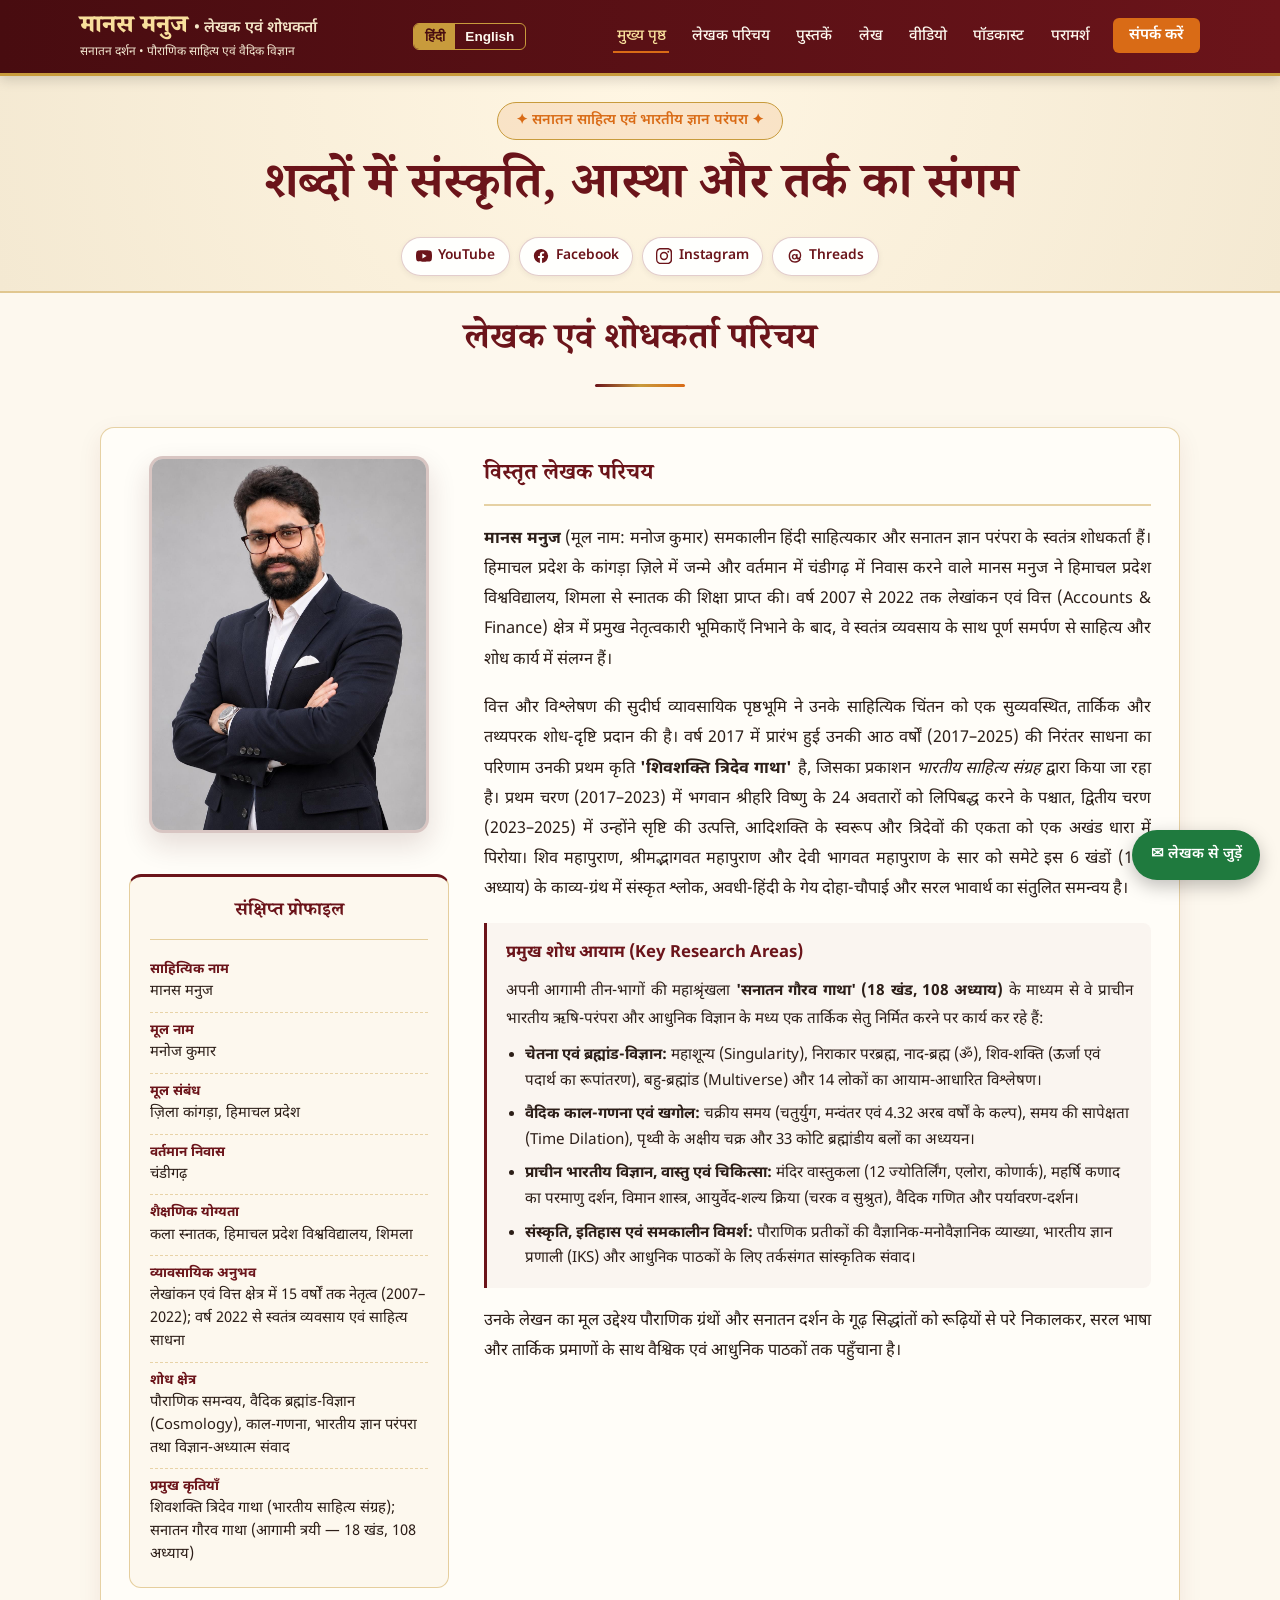
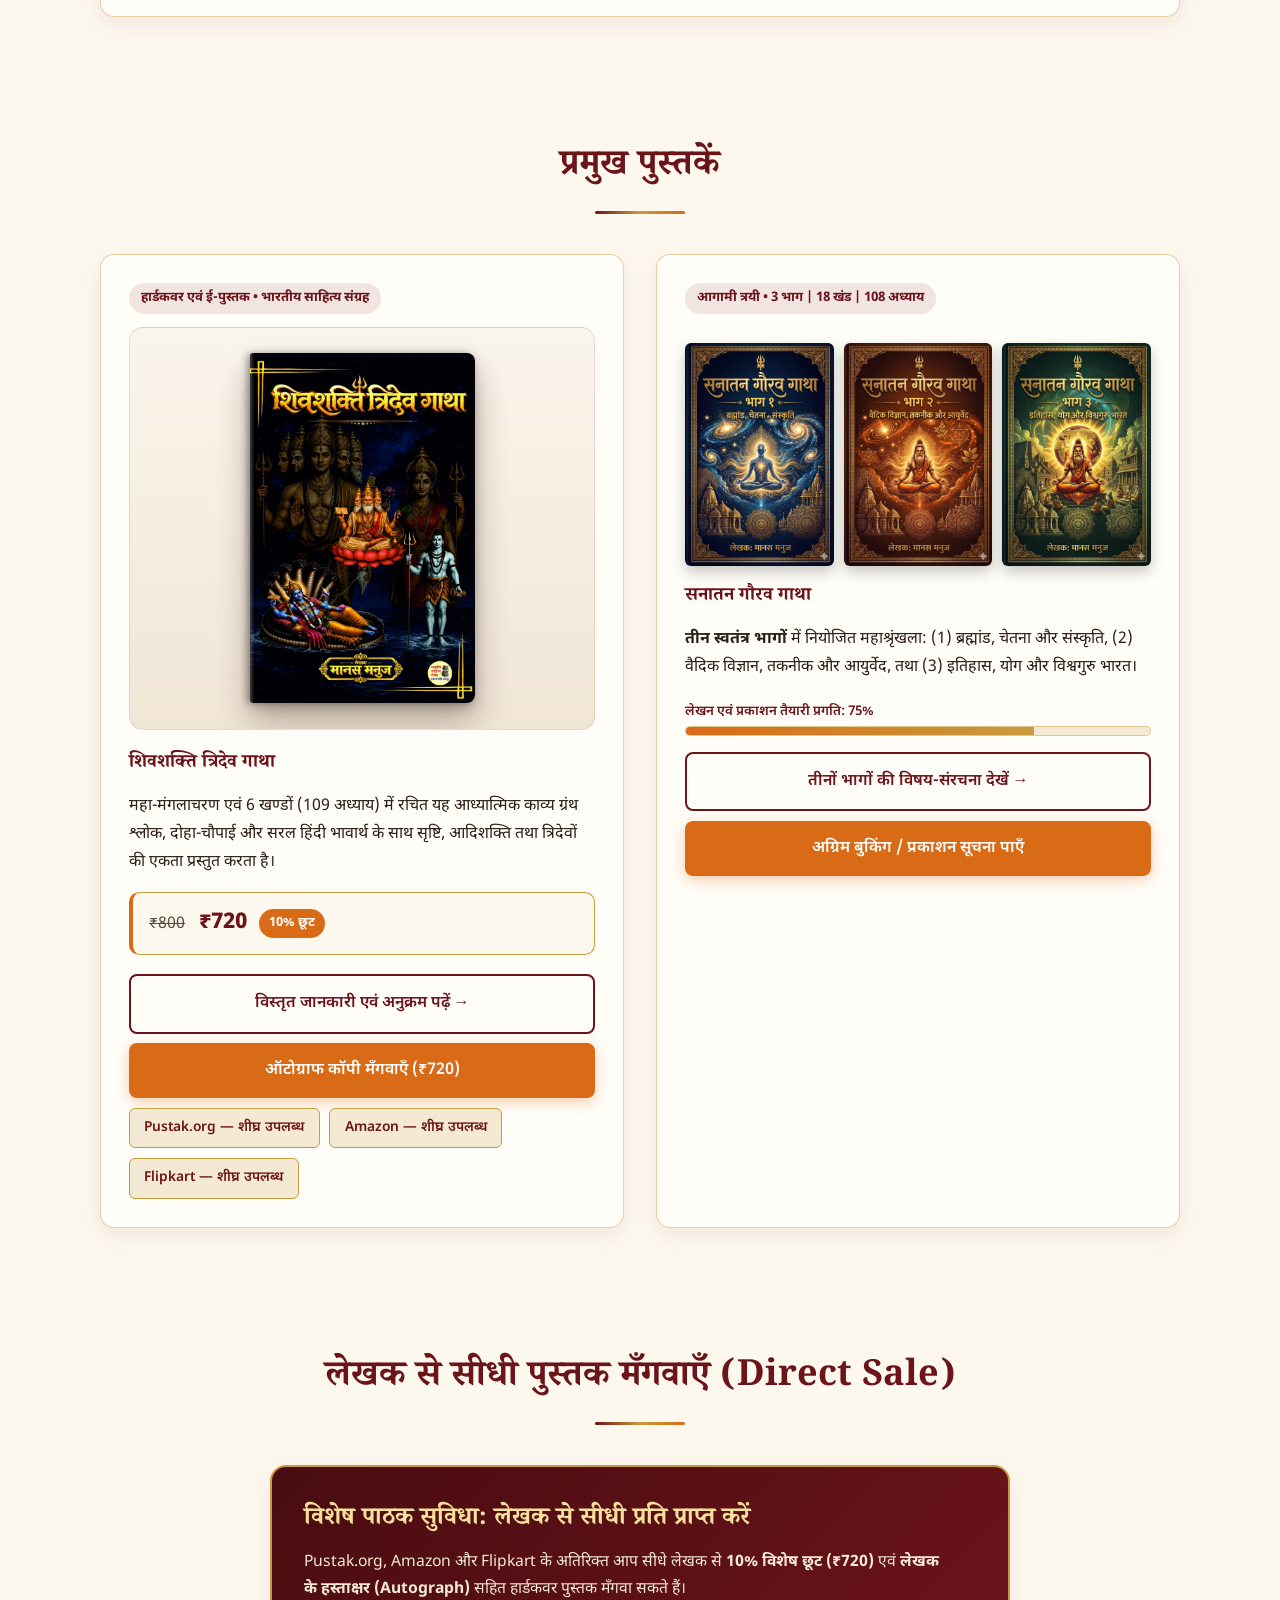
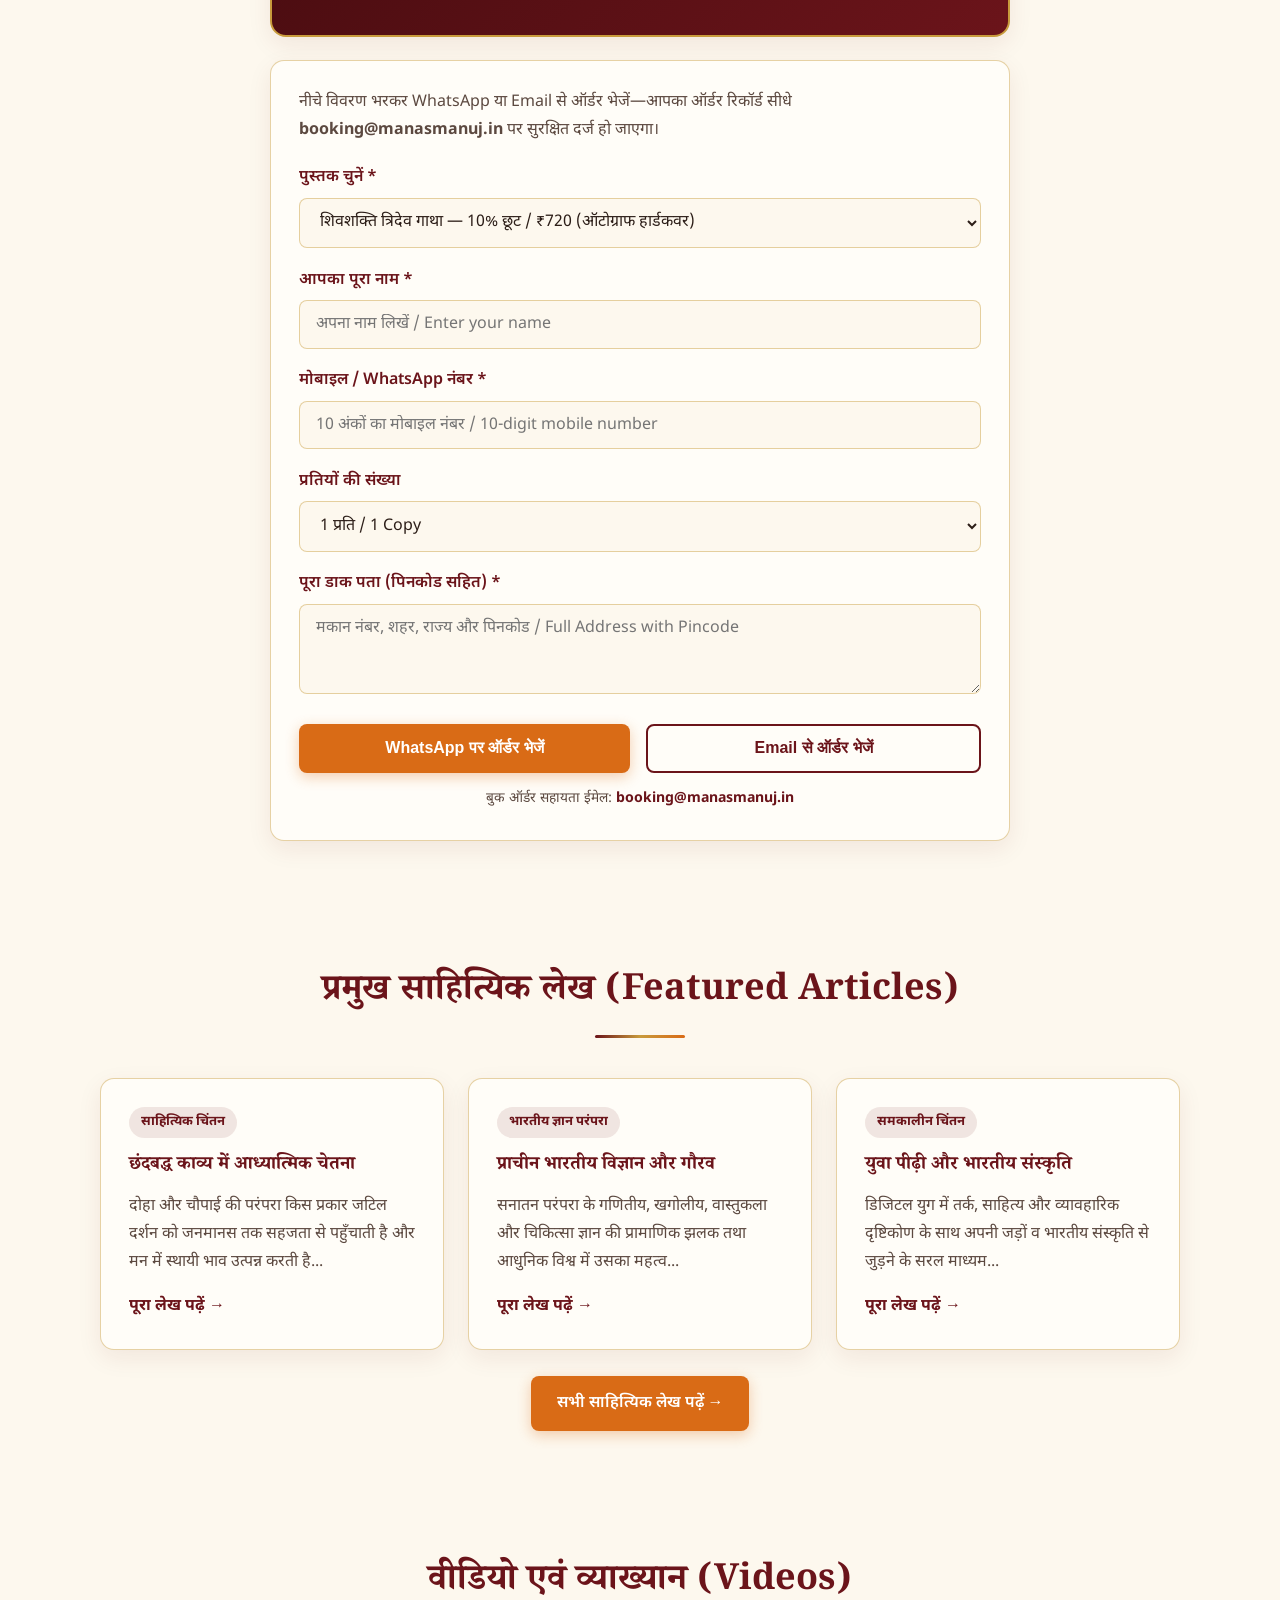
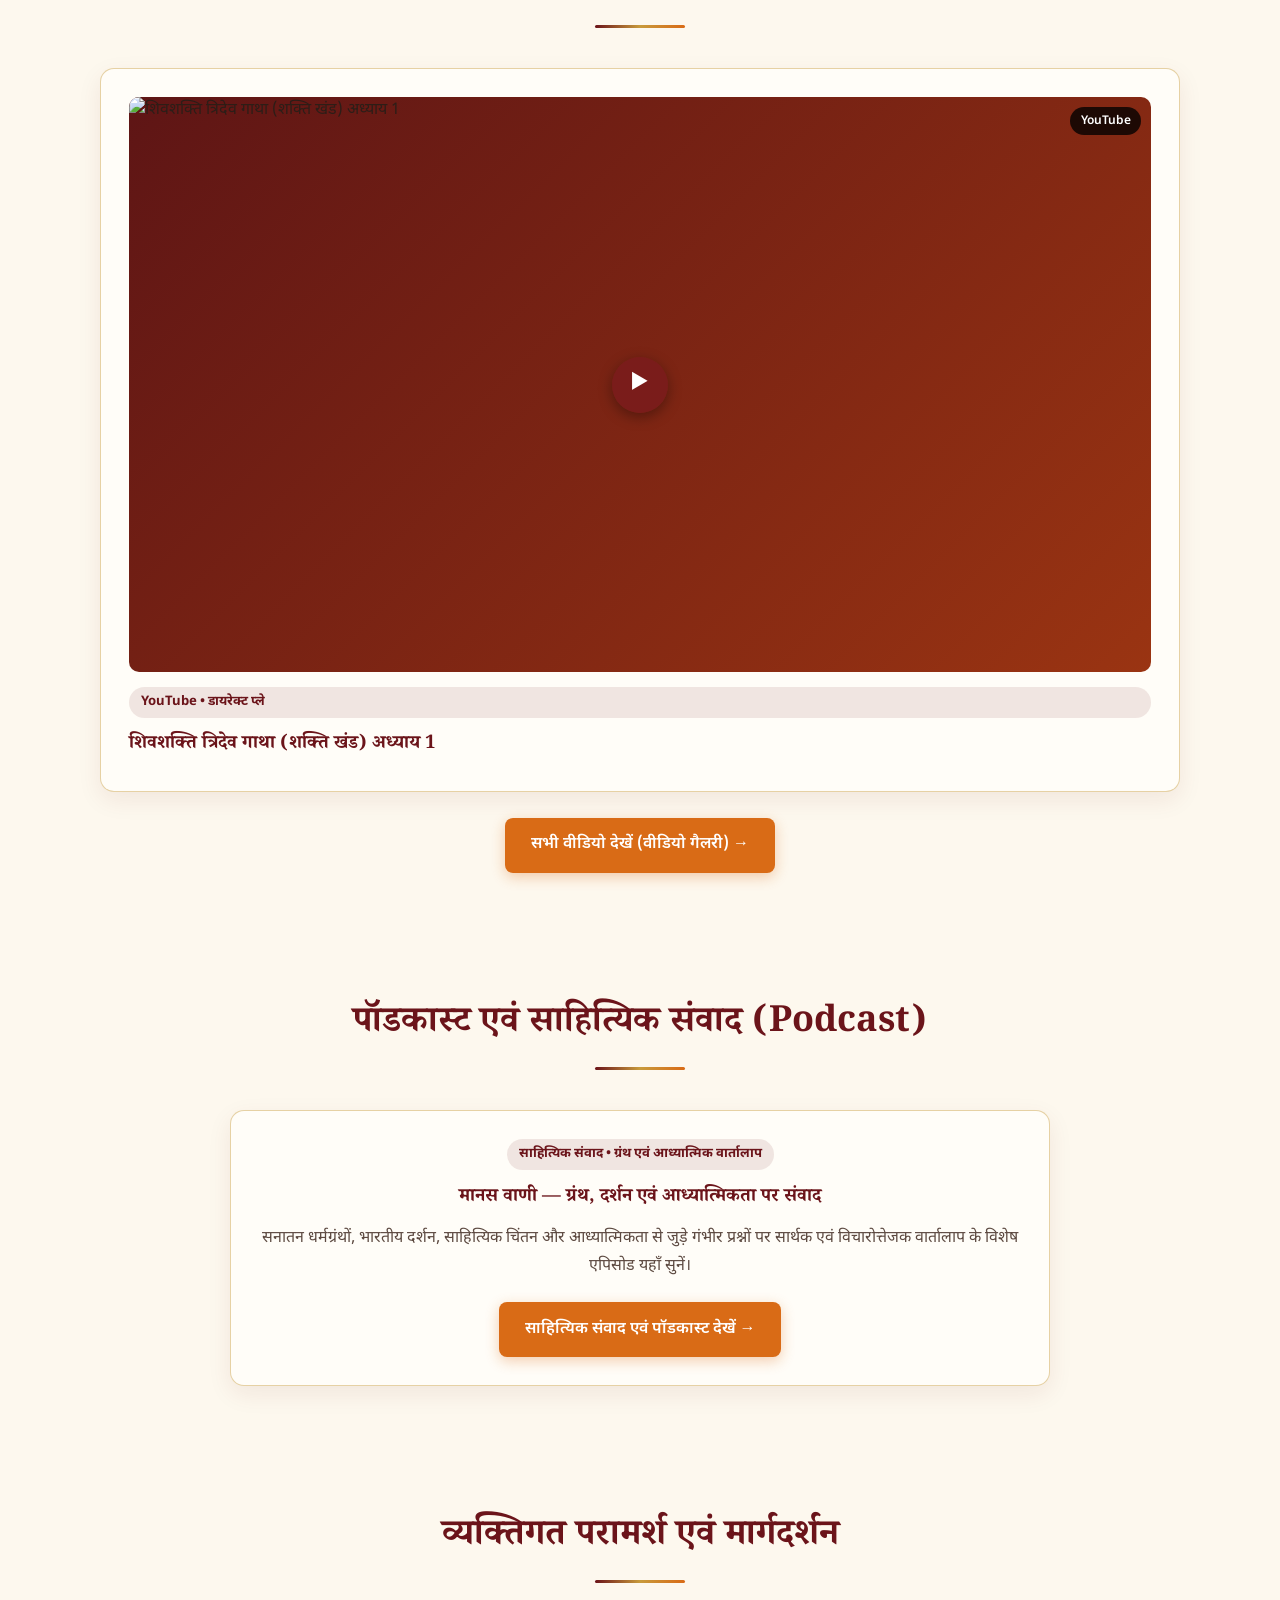
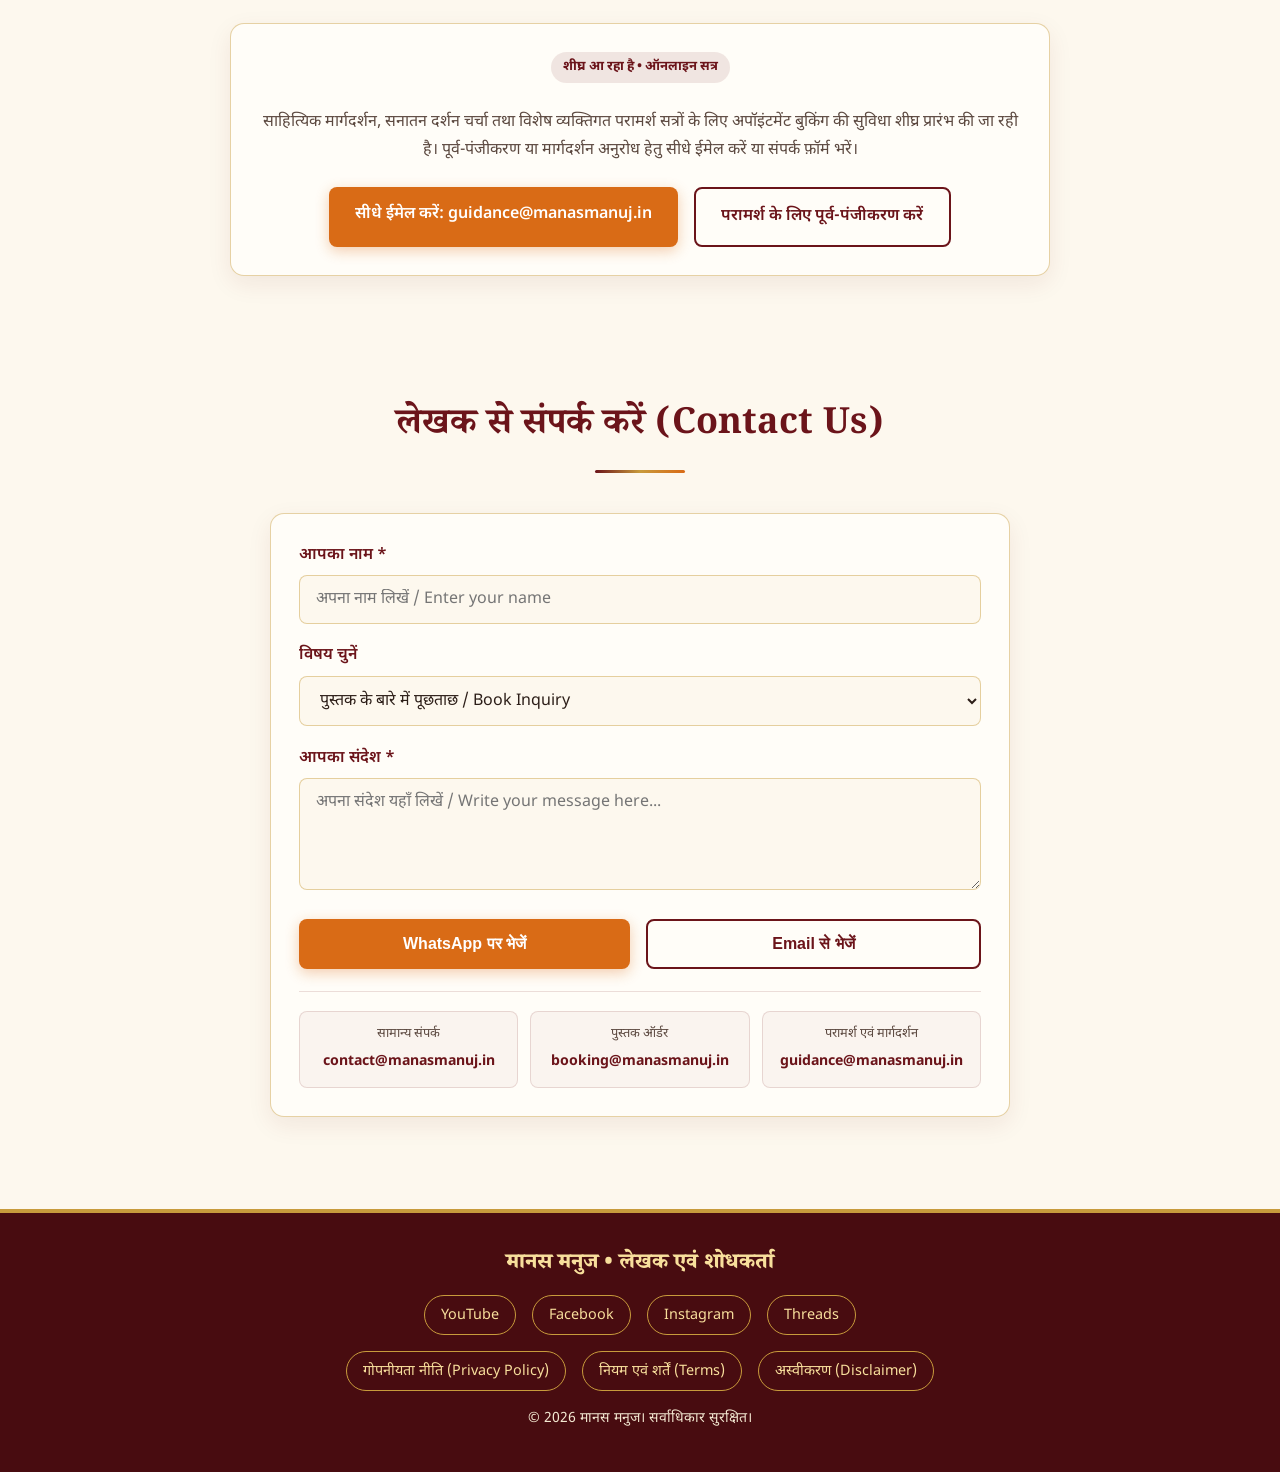
==== commit 44cf4947: "Removed unconfirmed ISBN and updated branding across all pages" ====
--- a/index.html
+++ b/index.html
@@ -462,7 +462,7 @@
             </li>
             <li>
               <span class="profile-label" data-hi="प्रमुख कृतियाँ" data-en="Notable Works">प्रमुख कृतियाँ</span>
-              <span class="profile-value" data-hi="शिवशक्ति त्रिदेव गाथा (भारतीय साहित्य संग्रह, ISBN: 9781613018972); सनातन गौरव गाथा (आगामी त्रयी — 18 खंड, 108 अध्याय)" data-en="ShivShakti Tridev Gatha (Bhartiya Sahitya Sangrah, ISBN: 9781613018972); Sanatan Gaurav Gatha (Upcoming Trilogy — 18 Khands, 108 Chapters)">शिवशक्ति त्रिदेव गाथा (भारतीय साहित्य संग्रह, ISBN: 9781613018972); सनातन गौरव गाथा (आगामी त्रयी — 18 खंड, 108 अध्याय)</span>
+              <span class="profile-value" data-hi="शिवशक्ति त्रिदेव गाथा (भारतीय साहित्य संग्रह); सनातन गौरव गाथा (आगामी त्रयी — 18 खंड, 108 अध्याय)" data-en="ShivShakti Tridev Gatha (Bhartiya Sahitya Sangrah); Sanatan Gaurav Gatha (Upcoming Trilogy — 18 Khands, 108 Chapters)">शिवशक्ति त्रिदेव गाथा (भारतीय साहित्य संग्रह); सनातन गौरव गाथा (आगामी त्रयी — 18 खंड, 108 अध्याय)</span>
             </li>
           </ul>
         </div>
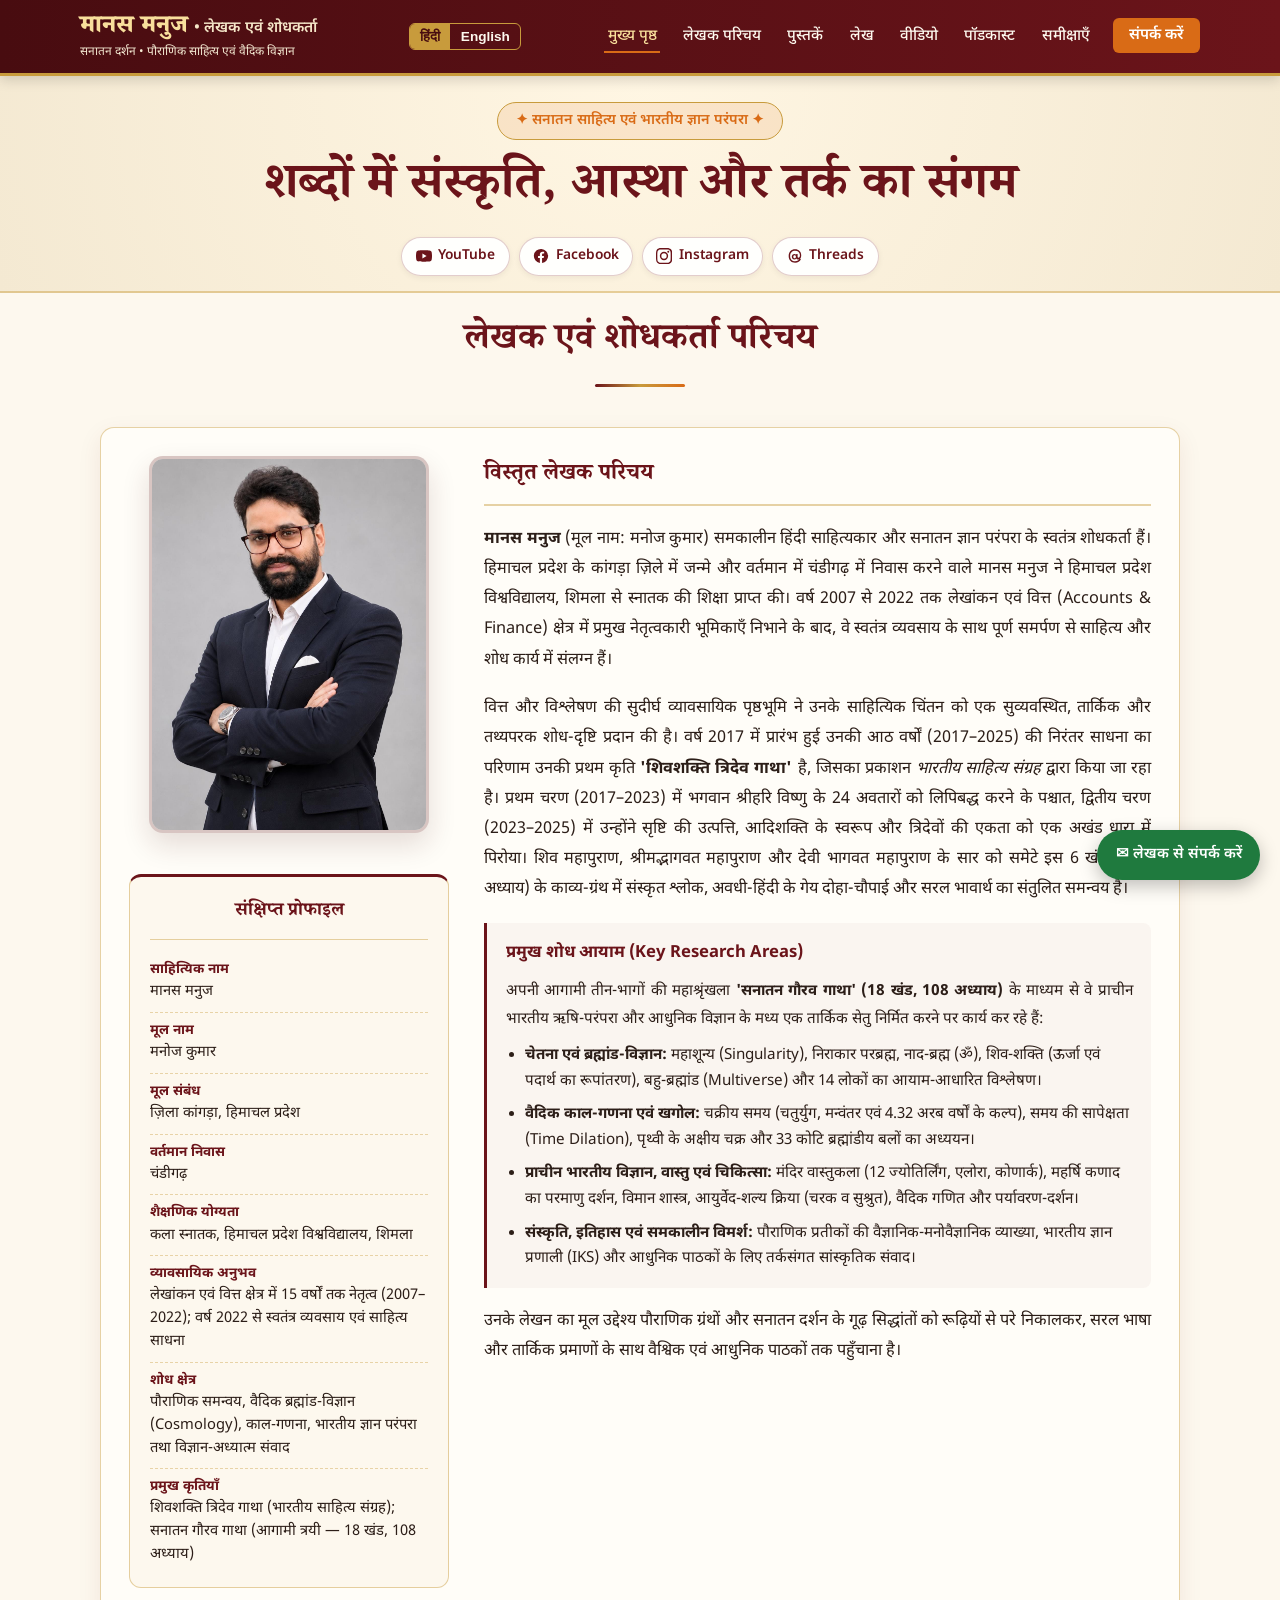
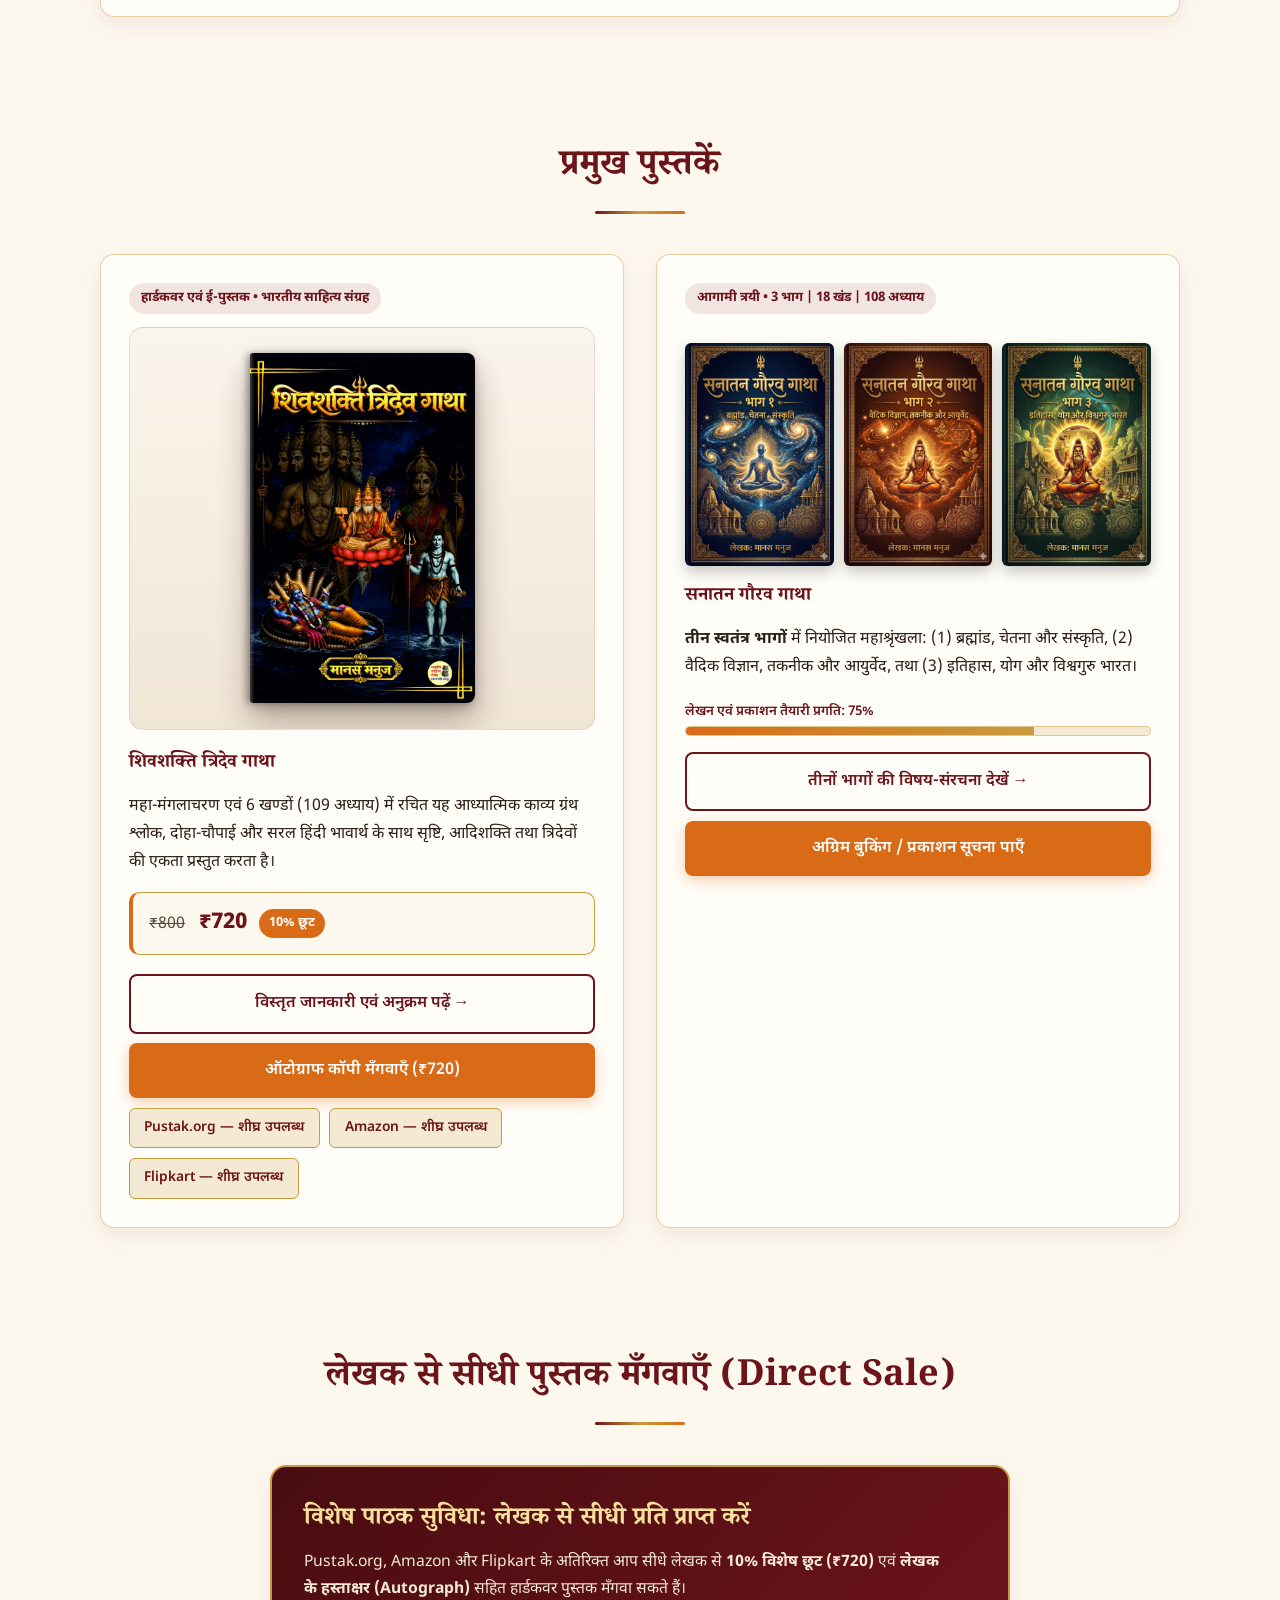
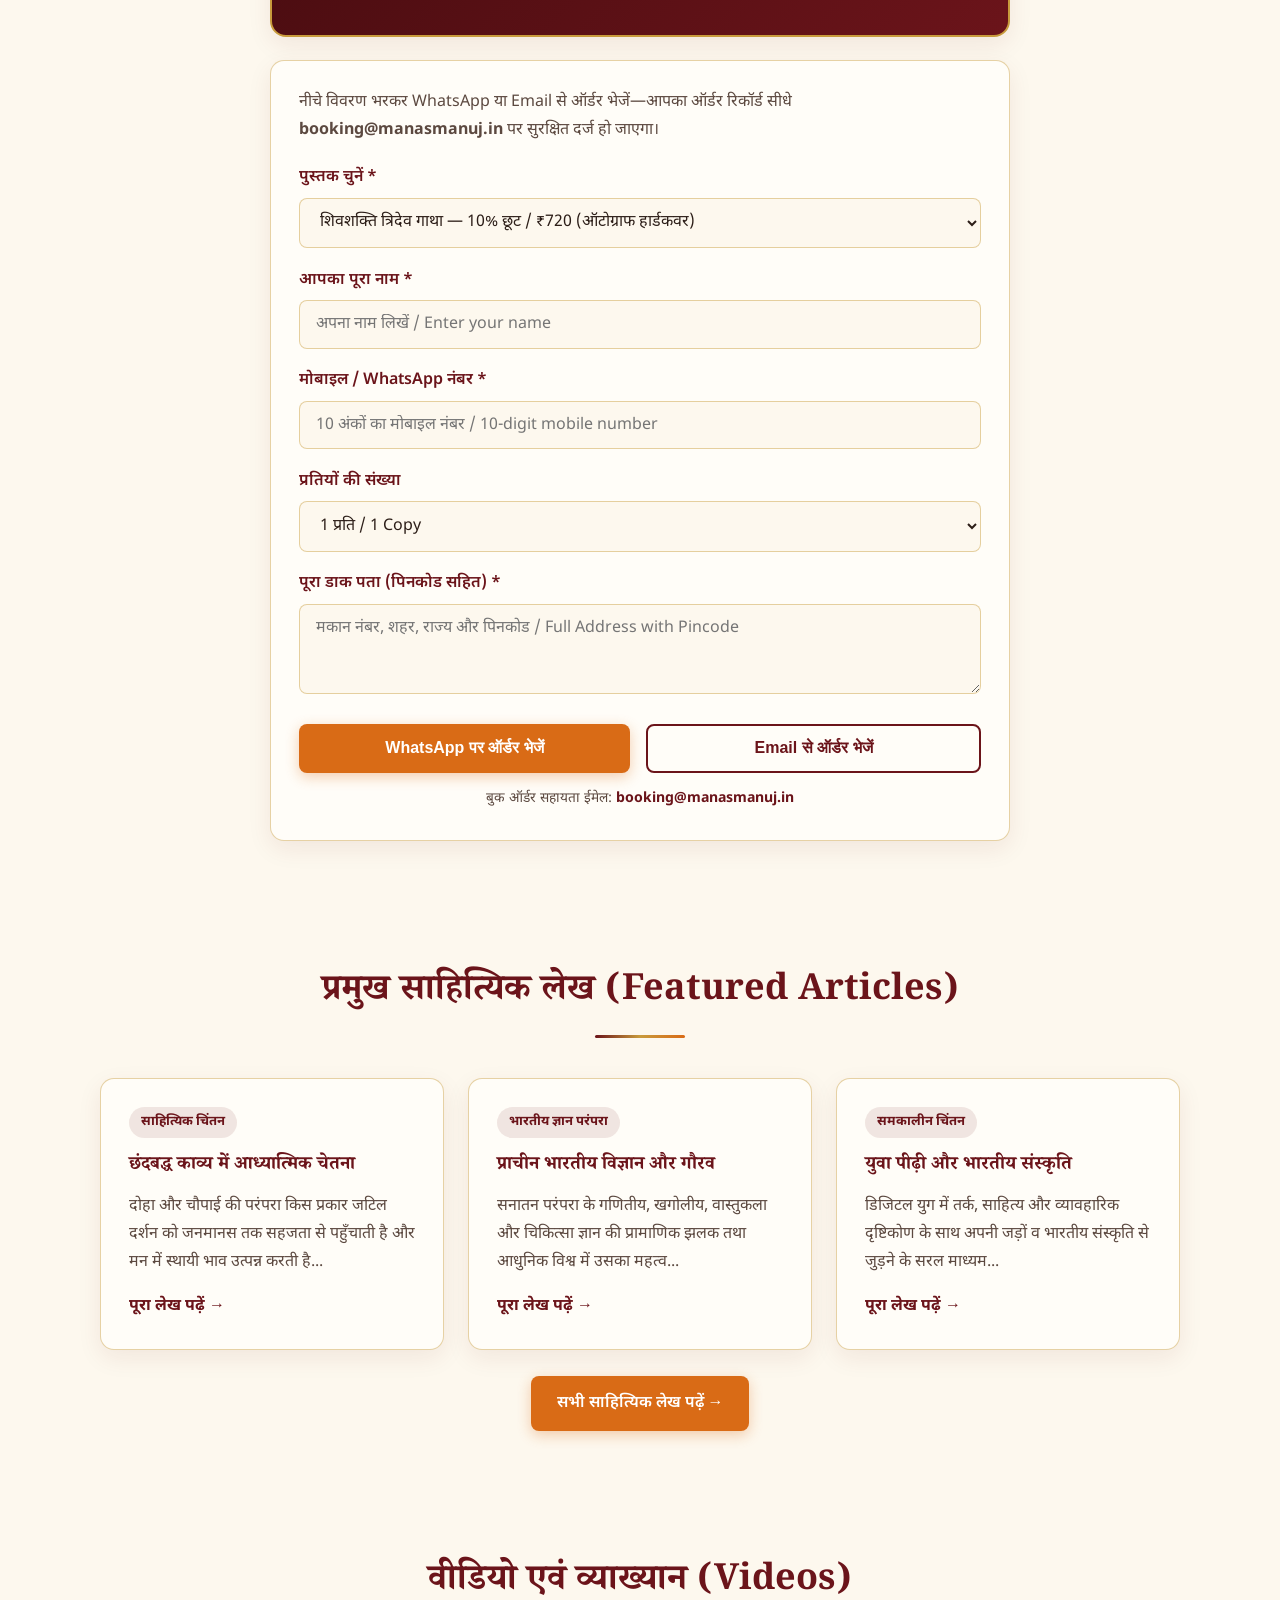
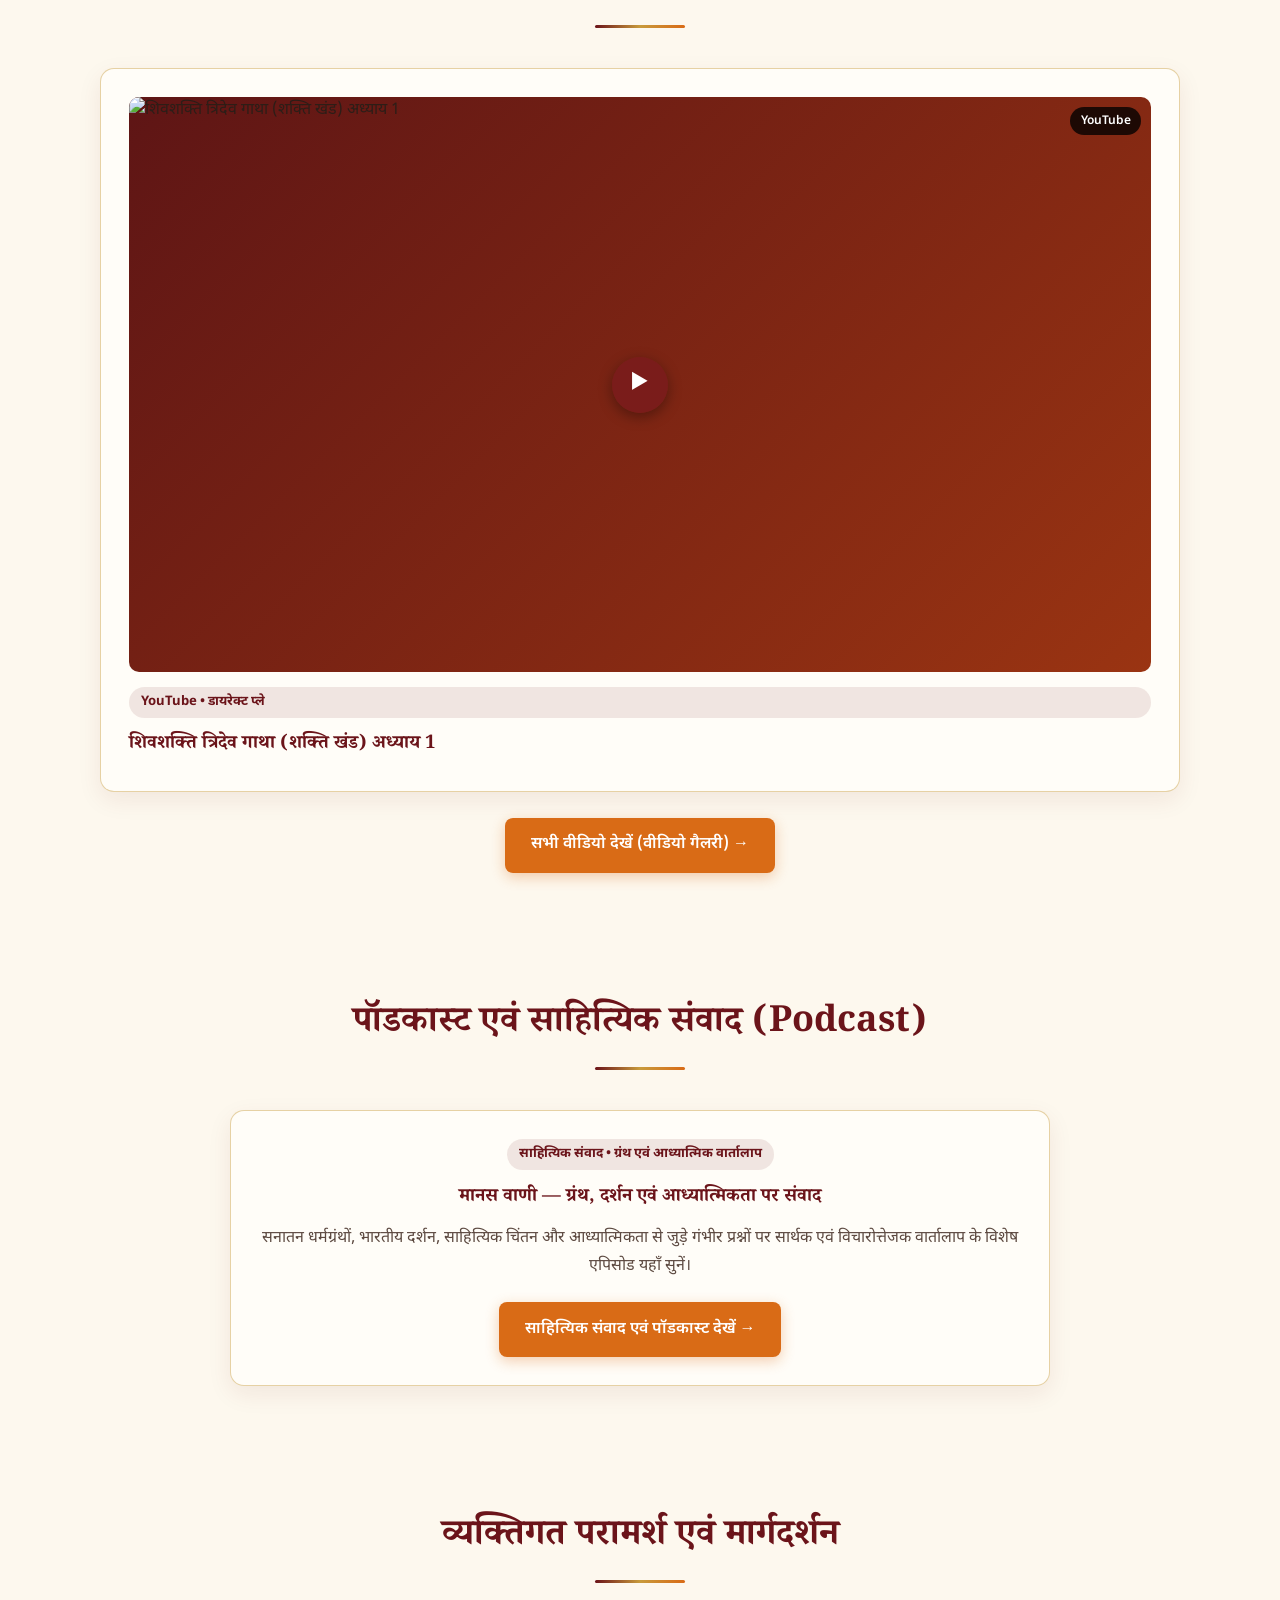
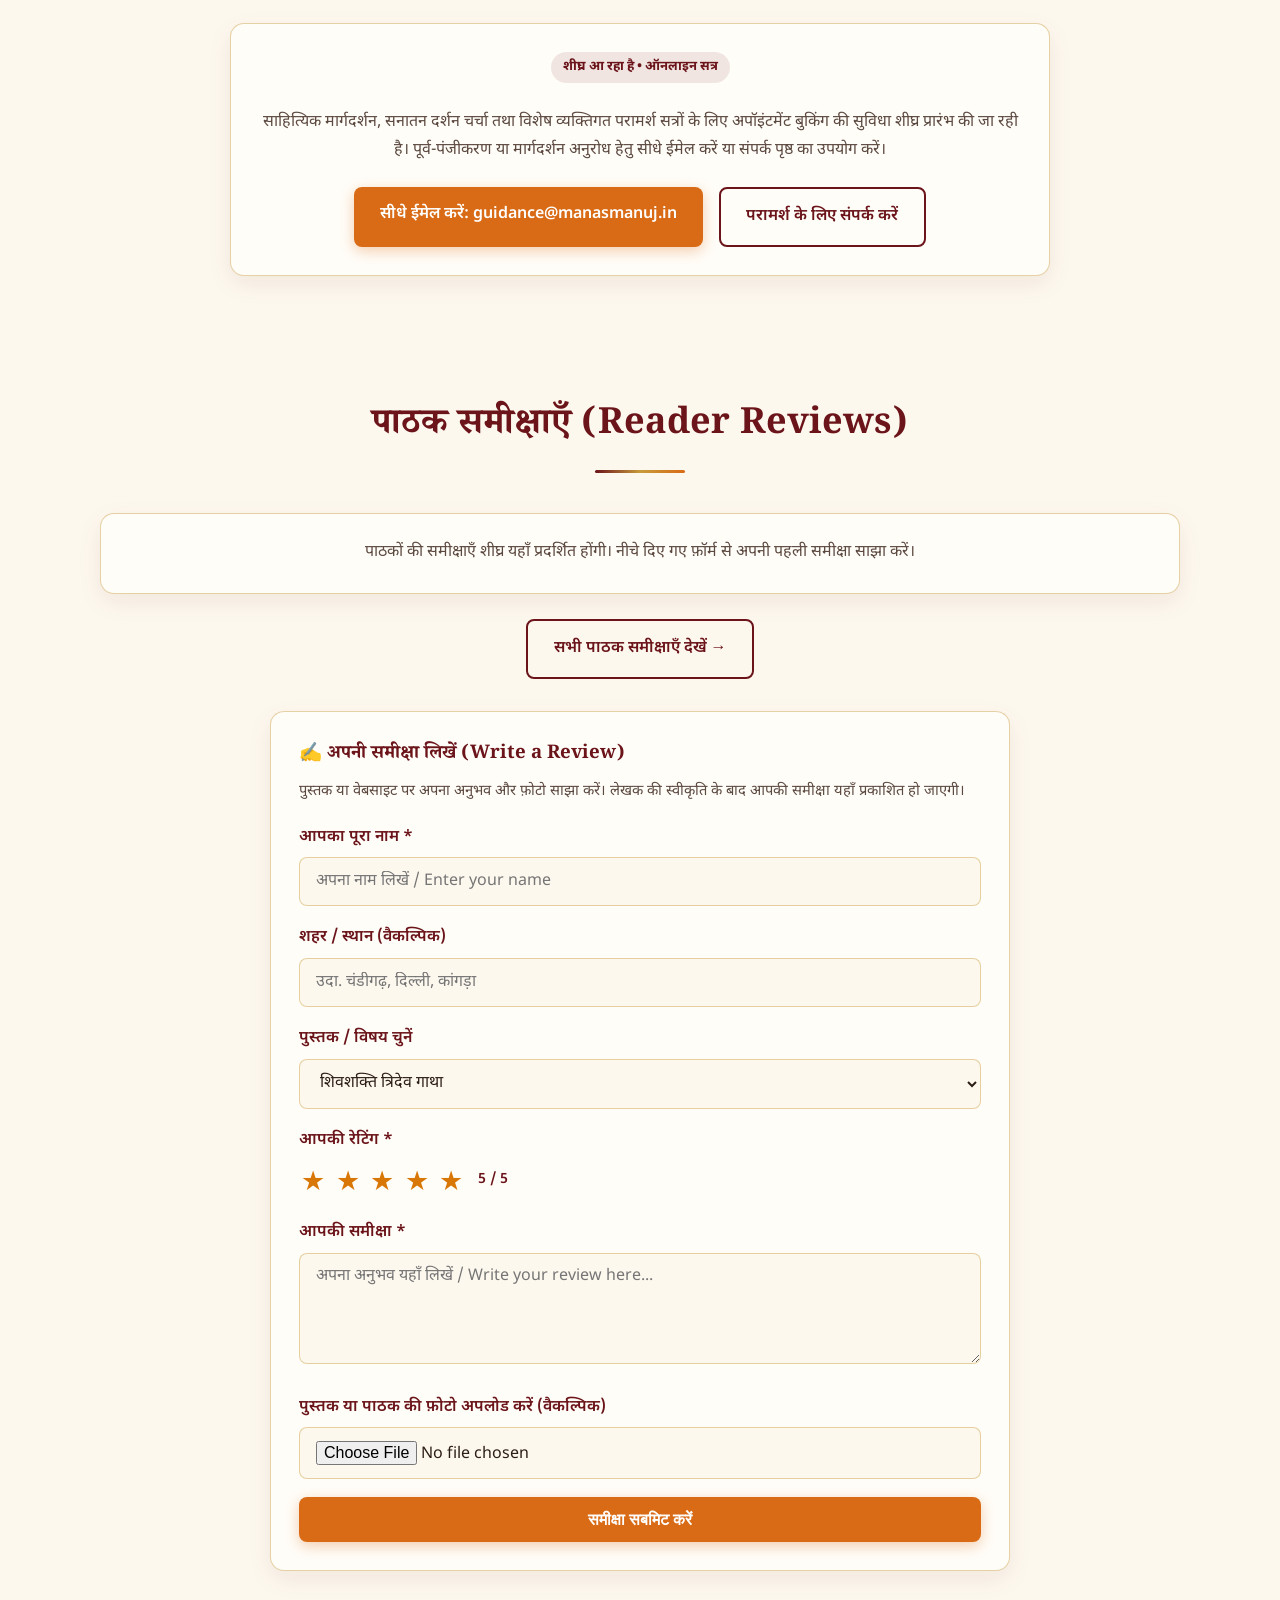
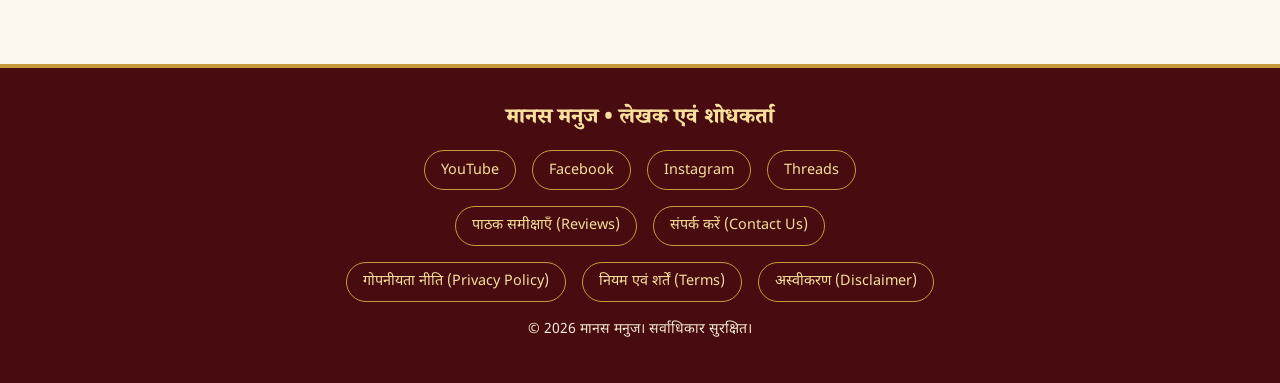
==== commit ce7fcf39: "Added dedicated reviews & contact pages, admin-approved review workflow, and UI fixes" ====
--- a/index.html
+++ b/index.html
@@ -9,7 +9,7 @@
   <link rel="icon" type="image/jpeg" href="images/author.jpg" />
 
   <!-- SEO एवं Google AdSense के लिए मेटा टैग्स -->
-  <meta name="description" content="मानस मनुज (लेखक एवं सनातन विषयों के शोधकर्ता) की आधिकारिक वेबसाइट। सनातन दर्शन, पौराणिक साहित्य, वैदिक विज्ञान, शिवशक्ति त्रिदेव गाथा, सनातन गौरव गाथा, लेख और वीडियो।" />
+  <meta name="description" content="मानस मनुज (लेखक एवं सनातन विषयों के शोधकर्ता) की आधिकारिक वेबसाइट। सनातन दर्शन, पौराणिक साहित्य, वैदिक विज्ञान, शिवशक्ति त्रिदेव गाथा, सनातन गौरव गाथा, लेख, वीडियो और पाठक समीक्षाएँ।" />
   <meta name="keywords" content="मानस मनुज, Manas Manuj, Author and Researcher, सनातन शोधकर्ता, शिवशक्ति त्रिदेव गाथा, सनातन गौरव गाथा, पौराणिक साहित्य, वैदिक विज्ञान, हिंदी साहित्य" />
   <meta name="author" content="मानस मनुज (मनोज कुमार)" />
   <meta name="robots" content="index, follow" />
@@ -18,14 +18,11 @@
   <meta property="og:type" content="website" />
   <meta property="og:url" content="https://manasmanuj.in/" />
 
-  <!-- प्राइवेट Site Visit Analytics (GA4 / GoatCounter) कोड यहाँ जोड़ा जाएगा — पब्लिक को नहीं दिखेगा -->
-
   <link rel="preconnect" href="https://fonts.googleapis.com">
   <link rel="preconnect" href="https://fonts.gstatic.com" crossorigin>
   <link href="https://fonts.googleapis.com/css2?family=Noto+Sans+Devanagari:wght@400;500;600;700&family=Noto+Serif+Devanagari:wght@500;700;800&display=swap" rel="stylesheet">
   <link rel="stylesheet" href="css/style.css" />
 
-  <!-- ब्रांडिंग, शोध हाइलाइट, सोशल बार, वीडियो कार्ड, पॉपअप प्लेयर और ईमेल कार्ड स्टाइलिंग -->
   <style>
     .brand-name-row {
       display: inline-flex;
@@ -191,27 +188,6 @@
       text-align: center;
       margin-top: 1.6rem;
     }
-    .official-emails-grid {
-      display: grid;
-      grid-template-columns: repeat(auto-fit, minmax(200px, 1fr));
-      gap: 0.75rem;
-      margin-top: 1.4rem;
-      padding-top: 1.2rem;
-      border-top: 1px solid rgba(122, 28, 28, 0.14);
-    }
-    .email-info-item {
-      background: rgba(122, 28, 28, 0.04);
-      border: 1px solid rgba(122, 28, 28, 0.14);
-      border-radius: 8px;
-      padding: 0.65rem 0.85rem;
-      text-align: center;
-    }
-    .email-info-label {
-      display: block;
-      font-size: 0.8rem;
-      color: var(--text-muted, #5c4b43);
-      margin-bottom: 0.2rem;
-    }
     .email-info-link {
       font-size: 0.88rem;
       font-weight: 700;
@@ -223,7 +199,154 @@
       text-decoration: underline;
     }
 
-    /* फुल-स्क्रीन पॉपअप लाइटबॉक्स वीडियो प्लेयर */
+    /* होम पेज पाठक समीक्षा सेक्शन */
+    .home-reviews-grid {
+      display: grid;
+      grid-template-columns: repeat(auto-fill, minmax(290px, 1fr));
+      gap: 1.25rem;
+      margin-bottom: 1.6rem;
+    }
+    .home-review-card {
+      display: flex;
+      flex-direction: column;
+      justify-content: space-between;
+      gap: 0.75rem;
+    }
+    .home-review-top {
+      display: flex;
+      align-items: center;
+      justify-content: space-between;
+      gap: 0.5rem;
+      flex-wrap: wrap;
+    }
+    .home-review-stars {
+      color: #d97706;
+      font-size: 1.02rem;
+      letter-spacing: 2px;
+      line-height: 1;
+    }
+    .home-review-msg {
+      margin: 0;
+      color: var(--text-dark, #2d1e17);
+      font-size: 0.95rem;
+      line-height: 1.7;
+      white-space: pre-line;
+    }
+    .home-review-photo {
+      position: relative;
+      border-radius: 8px;
+      overflow: hidden;
+      border: 1px solid rgba(122, 28, 28, 0.16);
+      cursor: zoom-in;
+      background: #f8f1e5;
+    }
+    .home-review-photo img {
+      width: 100%;
+      max-height: 200px;
+      object-fit: cover;
+      display: block;
+    }
+    .home-review-photo-tag {
+      position: absolute;
+      right: 8px;
+      bottom: 8px;
+      background: rgba(0, 0, 0, 0.68);
+      color: #ffffff;
+      font-size: 0.72rem;
+      padding: 0.18rem 0.55rem;
+      border-radius: 999px;
+    }
+    .home-review-author {
+      display: flex;
+      align-items: center;
+      justify-content: space-between;
+      gap: 0.5rem;
+      flex-wrap: wrap;
+      padding-top: 0.7rem;
+      border-top: 1px solid rgba(122, 28, 28, 0.12);
+    }
+    .home-review-name {
+      font-weight: 700;
+      color: var(--maroon, #7a1c1c);
+      font-size: 0.94rem;
+    }
+    .home-review-meta {
+      font-size: 0.8rem;
+      color: var(--text-muted, #5c4b43);
+    }
+    .star-picker {
+      display: inline-flex;
+      align-items: center;
+      gap: 0.35rem;
+      margin-top: 0.25rem;
+    }
+    .star-pick-btn {
+      background: none;
+      border: none;
+      font-size: 1.7rem;
+      cursor: pointer;
+      color: #d6c5b3;
+      padding: 0.1rem 0.15rem;
+      line-height: 1;
+      transition: transform 0.15s ease, color 0.15s ease;
+    }
+    .star-pick-btn.selected {
+      color: #d97706;
+    }
+    .star-pick-btn:hover {
+      transform: scale(1.15);
+    }
+    .star-rating-label {
+      font-size: 0.88rem;
+      font-weight: 600;
+      color: var(--maroon, #7a1c1c);
+      margin-left: 0.45rem;
+    }
+    .photo-upload-preview {
+      margin-top: 0.7rem;
+      display: none;
+      align-items: center;
+      gap: 0.85rem;
+      padding: 0.65rem;
+      border-radius: 8px;
+      background: rgba(122, 28, 28, 0.04);
+      border: 1px solid rgba(122, 28, 28, 0.18);
+    }
+    .photo-upload-preview img {
+      width: 64px;
+      height: 64px;
+      object-fit: cover;
+      border-radius: 6px;
+    }
+    .review-status-msg {
+      display: none;
+      margin-top: 1rem;
+      padding: 0.9rem 1rem;
+      border-radius: 8px;
+      font-size: 0.94rem;
+      font-weight: 600;
+      line-height: 1.55;
+    }
+    .review-status-msg.success {
+      display: block;
+      background: #ecfdf5;
+      color: #065f46;
+      border: 1px solid #a7f3d0;
+    }
+    .review-status-msg.error {
+      display: block;
+      background: #fef2f2;
+      color: #991b1b;
+      border: 1px solid #fecaca;
+    }
+    .hp-field {
+      position: absolute;
+      left: -9999px;
+      opacity: 0;
+      pointer-events: none;
+    }
+
+    /* फुल-स्क्रीन पॉपअप लाइटबॉक्स (वीडियो, लेख और रिव्यू फ़ोटो) */
     .video-modal-overlay {
       position: fixed;
       inset: 0;
@@ -319,8 +442,6 @@
       text-decoration: none;
       font-weight: 600;
     }
-
-    /* नए एडमिन लेखों के लिए होम पेज पॉपअप रीडर */
     .article-modal-box {
       width: 100%;
       max-width: 780px;
@@ -337,6 +458,20 @@
       line-height: 1.85;
       font-size: 1.02rem;
       white-space: pre-line;
+    }
+    .photo-modal-img {
+      max-width: 94vw;
+      max-height: 78vh;
+      border-radius: 10px;
+      object-fit: contain;
+      box-shadow: 0 12px 36px rgba(0, 0, 0, 0.6);
+    }
+    .photo-modal-caption {
+      color: #fffdf8;
+      margin-top: 0.85rem;
+      font-size: 0.94rem;
+      text-align: center;
+      max-width: 680px;
     }
 
     @media (max-width: 640px) {
@@ -381,8 +516,8 @@
           <li><a href="#articles" data-hi="लेख" data-en="Articles">लेख</a></li>
           <li><a href="#videos" data-hi="वीडियो" data-en="Videos">वीडियो</a></li>
           <li><a href="#podcast" data-hi="पॉडकास्ट" data-en="Podcast">पॉडकास्ट</a></li>
-          <li><a href="#consultation" data-hi="परामर्श" data-en="Consultation">परामर्श</a></li>
-          <li><a href="#contact" class="nav-contact-btn" data-hi="संपर्क करें" data-en="Contact Us">संपर्क करें</a></li>
+          <li><a href="#reviews" data-hi="समीक्षाएँ" data-en="Reviews">समीक्षाएँ</a></li>
+          <li><a href="contact/index.html" target="_blank" rel="noopener noreferrer" class="nav-contact-btn" data-hi="संपर्क करें" data-en="Contact Us">संपर्क करें</a></li>
         </ul>
       </nav>
     </div>
@@ -416,7 +551,7 @@
     </div>
   </div>
 
-  <!-- लेखक परिचय (वेबसाइट खुलते ही सबसे पहले) -->
+  <!-- लेखक परिचय -->
   <section id="about" style="padding-top: 1.2rem;">
     <div class="section-header">
       <h2 data-hi="लेखक एवं शोधकर्ता परिचय" data-en="About the Author & Researcher">लेखक एवं शोधकर्ता परिचय</h2>
@@ -547,7 +682,7 @@
         </div>
       </div>
 
-      <!-- पुस्तक 2 (तीनों भागों के नए कवर के साथ) -->
+      <!-- पुस्तक 2 -->
       <div class="card">
         <span class="book-badge" data-hi="आगामी त्रयी • 3 भाग | 18 खंड | 108 अध्याय" data-en="Upcoming Trilogy • 3 Volumes | 18 Khands | 108 Chapters">आगामी त्रयी • 3 भाग | 18 खंड | 108 अध्याय</span>
         <a href="books/sanatan-gaurav-gatha.html" style="display:block; text-decoration:none; margin: 1rem 0;">
@@ -577,14 +712,13 @@
     </div>
   </section>
 
-  <!-- डायरेक्ट सेल ऑर्डर फॉर्म (पुस्तक ड्रॉपडाउन + WhatsApp/Email दोनों विकल्पों सहित) -->
+  <!-- डायरेक्ट सेल ऑर्डर फॉर्म -->
   <section id="direct-order">
     <div class="section-header">
       <h2 data-hi="लेखक से सीधी पुस्तक मँगवाएँ (Direct Sale)" data-en="Order Directly from Author (Direct Sale)">लेखक से सीधी पुस्तक मँगवाएँ (Direct Sale)</h2>
       <div class="divider"></div>
     </div>
-    
-    <!-- डायरेक्ट सेल हाईलाइट बॉक्स -->
+
     <div class="direct-sale-banner" style="max-width:740px; margin:0 auto 1.4rem;">
       <div>
         <h2 data-hi="विशेष पाठक सुविधा: लेखक से सीधी प्रति प्राप्त करें" data-en="Special Reader Offer: Get Direct Copy from the Author">विशेष पाठक सुविधा: लेखक से सीधी प्रति प्राप्त करें</h2>
@@ -593,7 +727,7 @@
         </p>
       </div>
     </div>
-    
+
     <div class="card" style="max-width:740px; margin:auto;">
       <p style="margin-bottom:1.2rem; color:var(--text-muted);" data-hi="नीचे विवरण भरकर WhatsApp या Email से ऑर्डर भेजें—आपका ऑर्डर रिकॉर्ड सीधे <strong>booking@manasmanuj.in</strong> पर सुरक्षित दर्ज हो जाएगा।" data-en="Fill in the details below and submit via WhatsApp or Email—your order record will be logged directly at <strong>booking@manasmanuj.in</strong>.">
         नीचे विवरण भरकर WhatsApp या Email से ऑर्डर भेजें—आपका ऑर्डर रिकॉर्ड सीधे <strong>booking@manasmanuj.in</strong> पर सुरक्षित दर्ज हो जाएगा।
@@ -639,8 +773,8 @@
       </p>
     </div>
   </section>
-  
-  <!-- चुनिंदा साहित्यिक लेख (एडमिन पैनल से लाइव अपडेट) -->
+
+  <!-- चुनिंदा साहित्यिक लेख -->
   <section id="articles">
     <div class="section-header">
       <h2 data-hi="प्रमुख साहित्यिक लेख (Featured Articles)" data-en="Featured Literary Articles">प्रमुख साहित्यिक लेख (Featured Articles)</h2>
@@ -655,7 +789,7 @@
         <p style="margin:0.6rem 0 1rem; color:var(--text-muted);" data-hi="दोहा और चौपाई की परंपरा किस प्रकार जटिल दर्शन को जनमानस तक सहजता से पहुँचाती है..." data-en="How the tradition of Doha and Chaupai effortlessly brings complex philosophy to the masses...">दोहा और चौपाई की परंपरा किस प्रकार जटिल दर्शन को जनमानस तक सहजता से पहुँचाती है...</p>
         <a href="articles/chhandbaddh-kavya-chetna.html" style="color:var(--maroon); font-weight:700;" data-hi="पूरा लेख पढ़ें →" data-en="Read Full Article →">पूरा लेख पढ़ें →</a>
       </div>
-      
+
       <div class="card">
         <span class="book-badge" data-hi="भारतीय ज्ञान परंपरा" data-en="Indian Knowledge">भारतीय ज्ञान परंपरा</span>
         <h3>
@@ -664,7 +798,7 @@
         <p style="margin:0.6rem 0 1rem; color:var(--text-muted);" data-hi="सनातन परंपरा के गणितीय, खगोलीय, वास्तुकला और चिकित्सा ज्ञान की प्रामाणिक झलक..." data-en="An authentic glimpse into the mathematical, astronomical, architectural, and medical wisdom of Sanatan tradition...">सनातन परंपरा के गणितीय, खगोलीय, वास्तुकला और चिकित्सा ज्ञान की प्रामाणिक झलक...</p>
         <a href="articles/prachin-bhartiya-vigyan.html" style="color:var(--maroon); font-weight:700;" data-hi="पूरा लेख पढ़ें →" data-en="Read Full Article →">पूरा लेख पढ़ें →</a>
       </div>
-      
+
       <div class="card">
         <span class="book-badge" data-hi="समकालीन चिंतन" data-en="Contemporary Thought">समकालीन चिंतन</span>
         <h3>
@@ -674,13 +808,13 @@
         <a href="articles/yuva-pidhi-bhartiya-sanskriti.html" style="color:var(--maroon); font-weight:700;" data-hi="पूरा लेख पढ़ें →" data-en="Read Full Article →">पूरा लेख पढ़ें →</a>
       </div>
     </div>
-    
+
     <div class="section-more-wrap">
       <a href="articles/index.html" class="btn btn-primary" data-hi="सभी साहित्यिक लेख पढ़ें →" data-en="Read All Literary Articles →">सभी साहित्यिक लेख पढ़ें →</a>
     </div>
   </section>
-  
-  <!-- वीडियो एवं व्याख्यान (एडमिन पैनल से लाइव अपडेट + फुल-स्क्रीन पॉपअप प्लेयर) -->
+
+  <!-- वीडियो एवं व्याख्यान -->
   <section id="videos">
     <div class="section-header">
       <h2 data-hi="वीडियो एवं व्याख्यान (Videos)" data-en="Videos & Talks">वीडियो एवं व्याख्यान (Videos)</h2>
@@ -700,7 +834,7 @@
           छह खंडों के इस महाकाव्य की रचना-यात्रा, प्रमुख प्रसंगों और आध्यात्मिक संदेश की दृश्यात्मक झलक आप सीधे वेबसाइट पर देख सकेंगे।
         </p>
       </div>
-      
+
       <div class="card">
         <span class="book-badge" data-hi="सनातन चिंतन • वीडियो" data-en="Sanatan Insights • Video">सनातन चिंतन • वीडियो</span>
         <h3 data-hi="सनातन विज्ञान एवं पौराणिक चिंतन व्याख्यान" data-en="Talks on Sanatan Science & Pauranik Insights">सनातन विज्ञान एवं पौराणिक चिंतन व्याख्यान</h3>
@@ -715,12 +849,12 @@
         </p>
       </div>
     </div>
-    
+
     <div class="section-more-wrap">
       <a href="videos/index.html" class="btn btn-primary" data-hi="सभी वीडियो देखें (वीडियो गैलरी) →" data-en="Watch All Videos (Video Gallery) →">सभी वीडियो देखें (वीडियो गैलरी) →</a>
     </div>
   </section>
-  
+
   <!-- पॉडकास्ट एवं साहित्यिक संवाद -->
   <section id="podcast">
     <div class="section-header">
@@ -738,7 +872,7 @@
       </div>
     </div>
   </section>
-  
+
   <!-- परामर्श एवं मार्गदर्शन -->
   <section id="consultation">
     <div class="section-header">
@@ -747,66 +881,98 @@
     </div>
     <div class="card" style="text-align:center; max-width:820px; margin:auto;">
       <span class="book-badge" data-hi="शीघ्र आ रहा है • ऑनलाइन सत्र" data-en="Coming Soon • Online Sessions">शीघ्र आ रहा है • ऑनलाइन सत्र</span>
-      <p style="margin:0.8rem 0 1.4rem; color:var(--text-muted);" data-hi="साहित्यिक मार्गदर्शन, सनातन दर्शन चर्चा तथा विशेष व्यक्तिगत परामर्श सत्रों के लिए अपॉइंटमेंट बुकिंग की सुविधा शीघ्र प्रारंभ की जा रही है। पूर्व-पंजीकरण या मार्गदर्शन अनुरोध हेतु सीधे ईमेल करें या संपर्क फ़ॉर्म भरें।" data-en="Appointment booking for literary guidance, Sanatan philosophy discussions, and personal consultation sessions will be launching soon. For pre-registration or guidance requests, email us directly or use the contact form.">
-        साहित्यिक मार्गदर्शन, सनातन दर्शन चर्चा तथा विशेष व्यक्तिगत परामर्श सत्रों के लिए अपॉइंटमेंट बुकिंग की सुविधा शीघ्र प्रारंभ की जा रही है। पूर्व-पंजीकरण या मार्गदर्शन अनुरोध हेतु सीधे ईमेल करें या संपर्क फ़ॉर्म भरें।
+      <p style="margin:0.8rem 0 1.4rem; color:var(--text-muted);" data-hi="साहित्यिक मार्गदर्शन, सनातन दर्शन चर्चा तथा विशेष व्यक्तिगत परामर्श सत्रों के लिए अपॉइंटमेंट बुकिंग की सुविधा शीघ्र प्रारंभ की जा रही है। पूर्व-पंजीकरण या मार्गदर्शन अनुरोध हेतु सीधे ईमेल करें या संपर्क पृष्ठ का उपयोग करें।" data-en="Appointment booking for literary guidance, Sanatan philosophy discussions, and personal consultation sessions will be launching soon. For pre-registration or guidance requests, email us directly or use our Contact page.">
+        साहित्यिक मार्गदर्शन, सनातन दर्शन चर्चा तथा विशेष व्यक्तिगत परामर्श सत्रों के लिए अपॉइंटमेंट बुकिंग की सुविधा शीघ्र प्रारंभ की जा रही है। पूर्व-पंजीकरण या मार्गदर्शन अनुरोध हेतु सीधे ईमेल करें या संपर्क पृष्ठ का उपयोग करें।
       </p>
       <div class="btn-group" style="justify-content:center;">
         <a href="mailto:guidance@manasmanuj.in?subject=Personal%20Consultation%20%26%20Guidance" class="btn btn-primary" data-hi="सीधे ईमेल करें: guidance@manasmanuj.in" data-en="Email Directly: guidance@manasmanuj.in">सीधे ईमेल करें: guidance@manasmanuj.in</a>
-        <a href="#contact" class="btn btn-outline" data-hi="परामर्श के लिए पूर्व-पंजीकरण करें" data-en="Pre-register for Consultation">परामर्श के लिए पूर्व-पंजीकरण करें</a>
+        <a href="contact/index.html" target="_blank" rel="noopener noreferrer" class="btn btn-outline" data-hi="परामर्श के लिए संपर्क करें" data-en="Contact for Consultation">परामर्श के लिए संपर्क करें</a>
       </div>
     </div>
   </section>
-  
-  <!-- संपर्क करें -->
-  <section id="contact">
+
+  <!-- पाठक समीक्षाएँ सेक्शन (होम पेज के बॉटम में — चुनिंदा 4-5 समीक्षाएँ + रिव्यू फ़ॉर्म) -->
+  <section id="reviews">
     <div class="section-header">
-      <h2 data-hi="लेखक से संपर्क करें (Contact Us)" data-en="Contact the Author">लेखक से संपर्क करें (Contact Us)</h2>
+      <h2 data-hi="पाठक समीक्षाएँ (Reader Reviews)" data-en="Reader Reviews & Testimonials">पाठक समीक्षाएँ (Reader Reviews)</h2>
       <div class="divider"></div>
     </div>
-    
+
+    <!-- चुनिंदा 4-5 अप्रूव्ड रिव्यू (एडमिन पैनल से लाइव नियंत्रित) -->
+    <div class="home-reviews-grid" id="homeReviewsGrid"></div>
+
+    <div class="section-more-wrap" style="margin-top:0; margin-bottom:2rem;">
+      <a href="reviews/index.html" class="btn btn-outline" data-hi="सभी पाठक समीक्षाएँ देखें →" data-en="View All Reader Reviews →">सभी पाठक समीक्षाएँ देखें →</a>
+    </div>
+
+    <!-- पाठक के लिए नया रिव्यू सबमिट करने का फ़ॉर्म (सीधे एडमिन पैनल में जाएगा) -->
     <div class="card" style="max-width:740px; margin:auto;">
-      <div class="form-group">
-        <label for="visitorName" data-hi="आपका नाम *" data-en="Your Name *">आपका नाम *</label>
-        <input type="text" id="visitorName" placeholder="अपना नाम लिखें / Enter your name" />
-      </div>
-      <div class="form-group">
-        <label for="visitorTopic" data-hi="विषय चुनें" data-en="Select Subject">विषय चुनें</label>
-        <select id="visitorTopic">
-          <option value="पुस्तक के बारे में पूछताछ">पुस्तक के बारे में पूछताछ / Book Inquiry</option>
-          <option value="साहित्यिक कार्यक्रम / साक्षात्कार">साहित्यिक कार्यक्रम / Literary Event</option>
-          <option value="व्यक्तिगत परामर्श सत्र">व्यक्तिगत परामर्श सत्र / Consultation Session</option>
-          <option value="पाठक प्रतिक्रिया">पाठक प्रतिक्रिया / Reader Feedback</option>
-        </select>
-      </div>
-      <div class="form-group">
-        <label for="visitorMessage" data-hi="आपका संदेश *" data-en="Your Message *">आपका संदेश *</label>
-        <textarea id="visitorMessage" rows="4" placeholder="अपना संदेश यहाँ लिखें / Write your message here..."></textarea>
-      </div>
-      <div class="btn-group">
-        <button type="button" class="btn btn-primary" style="flex:1;" onclick="sendContactMessage('whatsapp')" data-hi="WhatsApp पर भेजें" data-en="Send on WhatsApp">WhatsApp पर भेजें</button>
-        <button type="button" class="btn btn-outline" style="flex:1;" onclick="sendContactMessage('email')" data-hi="Email से भेजें" data-en="Send via Email">Email से भेजें</button>
-      </div>
-      
-      <!-- आधिकारिक विभागवार कस्टम ईमेल पते -->
-      <div class="official-emails-grid">
-        <div class="email-info-item">
-          <span class="email-info-label" data-hi="सामान्य संपर्क" data-en="General Inquiries">सामान्य संपर्क</span>
-          <a href="mailto:contact@manasmanuj.in" class="email-info-link">contact@manasmanuj.in</a>
-        </div>
-        <div class="email-info-item">
-          <span class="email-info-label" data-hi="पुस्तक ऑर्डर" data-en="Book Orders">पुस्तक ऑर्डर</span>
-          <a href="mailto:booking@manasmanuj.in" class="email-info-link">booking@manasmanuj.in</a>
-        </div>
-        <div class="email-info-item">
-          <span class="email-info-label" data-hi="परामर्श एवं मार्गदर्शन" data-en="Consultation & Guidance">परामर्श एवं मार्गदर्शन</span>
-          <a href="mailto:guidance@manasmanuj.in" class="email-info-link">guidance@manasmanuj.in</a>
-        </div>
-      </div>
+      <h3 style="margin-bottom:0.4rem;" data-hi="✍ अपनी समीक्षा लिखें (Write a Review)" data-en="✍ Write a Review">✍ अपनी समीक्षा लिखें (Write a Review)</h3>
+      <p style="margin-bottom:1.2rem; color:var(--text-muted); font-size:0.92rem;" data-hi="पुस्तक या वेबसाइट पर अपना अनुभव और फ़ोटो साझा करें। लेखक की स्वीकृति के बाद आपकी समीक्षा यहाँ प्रकाशित हो जाएगी।" data-en="Share your experience and optional photo. Once approved by the author, your review will be published here.">
+        पुस्तक या वेबसाइट पर अपना अनुभव और फ़ोटो साझा करें। लेखक की स्वीकृति के बाद आपकी समीक्षा यहाँ प्रकाशित हो जाएगी।
+      </p>
+
+      <form id="homeReviewForm" onsubmit="handleHomeReviewSubmit(event)">
+        <input type="text" id="homeRevWebsite" class="hp-field" autocomplete="off" tabindex="-1" />
+
+        <div class="form-group">
+          <label for="homeRevName" data-hi="आपका पूरा नाम *" data-en="Your Full Name *">आपका पूरा नाम *</label>
+          <input type="text" id="homeRevName" required maxlength="80" placeholder="अपना नाम लिखें / Enter your name" />
+        </div>
+
+        <div class="form-group">
+          <label for="homeRevCity" data-hi="शहर / स्थान (वैकल्पिक)" data-en="City / Location (Optional)">शहर / स्थान (वैकल्पिक)</label>
+          <input type="text" id="homeRevCity" maxlength="60" placeholder="उदा. चंडीगढ़, दिल्ली, कांगड़ा" />
+        </div>
+
+        <div class="form-group">
+          <label for="homeRevBook" data-hi="पुस्तक / विषय चुनें" data-en="Select Book / Topic">पुस्तक / विषय चुनें</label>
+          <select id="homeRevBook">
+            <option value="शिवशक्ति त्रिदेव गाथा">शिवशक्ति त्रिदेव गाथा</option>
+            <option value="सनातन गौरव गाथा">सनातन गौरव गाथा</option>
+            <option value="वेबसाइट एवं साहित्य">वेबसाइट एवं साहित्य</option>
+          </select>
+        </div>
+
+        <div class="form-group">
+          <label data-hi="आपकी रेटिंग *" data-en="Your Rating *">आपकी रेटिंग *</label>
+          <input type="hidden" id="homeRevRating" value="5" />
+          <div class="star-picker" id="homeStarPicker">
+            <button type="button" class="star-pick-btn selected" data-val="1" onclick="setHomeStarRating(1)">★</button>
+            <button type="button" class="star-pick-btn selected" data-val="2" onclick="setHomeStarRating(2)">★</button>
+            <button type="button" class="star-pick-btn selected" data-val="3" onclick="setHomeStarRating(3)">★</button>
+            <button type="button" class="star-pick-btn selected" data-val="4" onclick="setHomeStarRating(4)">★</button>
+            <button type="button" class="star-pick-btn selected" data-val="5" onclick="setHomeStarRating(5)">★</button>
+            <span class="star-rating-label" id="homeStarLabel">5 / 5</span>
+          </div>
+        </div>
+
+        <div class="form-group">
+          <label for="homeRevMessage" data-hi="आपकी समीक्षा *" data-en="Your Review *">आपकी समीक्षा *</label>
+          <textarea id="homeRevMessage" required rows="4" maxlength="1500" placeholder="अपना अनुभव यहाँ लिखें / Write your review here..."></textarea>
+        </div>
+
+        <div class="form-group">
+          <label for="homeRevPhoto" data-hi="पुस्तक या पाठक की फ़ोटो अपलोड करें (वैकल्पिक)" data-en="Upload Book or Reader Photo (Optional)">पुस्तक या पाठक की फ़ोटो अपलोड करें (वैकल्पिक)</label>
+          <input type="file" id="homeRevPhoto" accept="image/*" onchange="handleHomePhotoSelect(event)" />
+          <div class="photo-upload-preview" id="homePhotoPreviewWrap">
+            <img id="homePhotoPreviewImg" src="" alt="Preview" />
+            <div style="flex:1;">
+              <div style="font-size:0.86rem; font-weight:600; color:var(--maroon);">फ़ोटो तैयार है</div>
+              <small style="color:var(--text-muted);">समीक्षा के साथ सुरक्षित अपलोड होगी</small>
+            </div>
+            <button type="button" class="btn btn-outline" style="padding:0.32rem 0.72rem; font-size:0.82rem;" onclick="clearHomeSelectedPhoto()">हटाएँ</button>
+          </div>
+        </div>
+
+        <button type="submit" id="homeRevSubmitBtn" class="btn btn-primary" style="width:100%;" data-hi="समीक्षा सबमिट करें" data-en="Submit Review">समीक्षा सबमिट करें</button>
+        <div id="homeRevStatus" class="review-status-msg"></div>
+      </form>
     </div>
   </section>
-  
-  <!-- फ्लोटिंग संपर्क बटन -->
-  <a href="#contact" class="floating-whatsapp" data-hi="✉ लेखक से जुड़ें" data-en="✉ Connect with Author">✉ लेखक से जुड़ें</a>
+
+  <!-- फ्लोटिंग संपर्क बटन (नई विंडो में संपर्क पेज खोलेगा) -->
+  <a href="contact/index.html" target="_blank" rel="noopener noreferrer" class="floating-whatsapp" data-hi="✉ लेखक से संपर्क करें" data-en="✉ Contact Author">✉ लेखक से संपर्क करें</a>
 
   <!-- फुल-स्क्रीन पॉपअप लाइटबॉक्स वीडियो प्लेयर -->
   <div class="video-modal-overlay" id="homeVideoModal" onclick="if(event.target.id==='homeVideoModal') closeHomeVideoModal()">
@@ -827,7 +993,7 @@
     </div>
   </div>
 
-  <!-- होम पेज पॉपअप लेख रीडर (एडमिन से लिखे नए लेखों के लिए) -->
+  <!-- होम पेज पॉपअप लेख रीडर -->
   <div class="video-modal-overlay" id="homeArticleModal" onclick="if(event.target.id==='homeArticleModal') closeHomeArticleModal()">
     <div class="article-modal-box">
       <div style="display:flex; justify-content:space-between; align-items:center; gap:0.75rem; margin-bottom:0.6rem;">
@@ -838,7 +1004,14 @@
       <div class="article-modal-body" id="homeArticleBody"></div>
     </div>
   </div>
-  
+
+  <!-- होम पेज रिव्यू फ़ोटो लाइटबॉक्स -->
+  <div class="video-modal-overlay" id="homePhotoModal" onclick="if(event.target.id==='homePhotoModal') closeHomePhotoLightbox()">
+    <button type="button" class="video-modal-btn" style="position:fixed; top:16px; right:16px;" onclick="closeHomePhotoLightbox()">✕ बंद करें</button>
+    <img id="homePhotoLightboxImg" class="photo-modal-img" src="" alt="पाठक फ़ोटो" />
+    <p id="homePhotoLightboxCaption" class="photo-modal-caption"></p>
+  </div>
+
   <!-- फुटर -->
   <footer>
     <div class="brand-title" style="font-size:1.35rem;" data-hi="मानस मनुज • लेखक एवं शोधकर्ता" data-en="Manas Manuj • Author & Researcher">मानस मनुज • लेखक एवं शोधकर्ता</div>
@@ -849,17 +1022,23 @@
       <a href="https://www.threads.com/@manasmanuj" target="_blank" rel="noopener noreferrer">Threads</a>
     </div>
     <div class="footer-links" style="margin-top:0.5rem;">
+      <a href="reviews/index.html" data-hi="पाठक समीक्षाएँ (Reviews)" data-en="Reader Reviews">पाठक समीक्षाएँ (Reviews)</a>
+      <a href="contact/index.html" target="_blank" rel="noopener noreferrer" data-hi="संपर्क करें (Contact Us)" data-en="Contact Us">संपर्क करें (Contact Us)</a>
+    </div>
+    <div class="footer-links" style="margin-top:0.4rem;">
       <a href="legal/privacy-policy.html" data-hi="गोपनीयता नीति (Privacy Policy)" data-en="Privacy Policy">गोपनीयता नीति (Privacy Policy)</a>
       <a href="legal/terms.html" data-hi="नियम एवं शर्तें (Terms)" data-en="Terms & Conditions">नियम एवं शर्तें (Terms)</a>
       <a href="legal/disclaimer.html" data-hi="अस्वीकरण (Disclaimer)" data-en="Disclaimer">अस्वीकरण (Disclaimer)</a>
     </div>
     <p style="font-size:0.88rem; margin-top:0.8rem;" data-hi="© 2026 मानस मनुज। सर्वाधिकार सुरक्षित।" data-en="© 2026 Manas Manuj. All rights reserved.">© 2026 मानस मनुज। सर्वाधिकार सुरक्षित।</p>
   </footer>
-  
+
   <script src="js/main.js"></script>
   <script>
     let HOME_VIDEOS = [];
     let HOME_ARTICLES = [];
+    let HOME_REVIEWS = [];
+    let homeCompressedPhoto = "";
 
     function escapeHomeHtml(str) {
       return String(str || "")
@@ -869,13 +1048,25 @@
         .replace(/"/g, "&quot;");
     }
 
+    function normalizeHomePhotoPath(photo) {
+      const p = String(photo || "").trim();
+      if (!p) return "";
+      if (p.startsWith("http://") || p.startsWith("https://") || p.startsWith("/")) return p;
+      return p.replace(/^\.?\//, "");
+    }
+
+    function renderHomeStars(rating) {
+      const r = Math.min(5, Math.max(1, parseInt(rating, 10) || 5));
+      return "★".repeat(r) + "☆".repeat(5 - r);
+    }
+
     function isShownOnHome(item) {
       if (!item || typeof item !== "object") return false;
       const keys = ["featured", "showOnHome", "show_on_home", "homepage", "onHome", "home", "isFeatured", "pinToHome"];
       for (const k of keys) {
         if (item[k] === true) return true;
       }
-      return Object.entries(item).some(([k, val]) => val === true && !/draft|hide|hidden|disable/i.test(k));
+      return Object.entries(item).some(([k, val]) => val === true && !/draft|hide|hidden|disable|approved/i.test(k));
     }
 
     function getHomeEmbedInfo(rawUrl, fallbackPlatform) {
@@ -979,10 +1170,146 @@
       document.body.style.overflow = "";
     }
 
+    function openHomePhotoLightbox(idx) {
+      const rev = HOME_REVIEWS[idx];
+      if (!rev || !rev.photo) return;
+      document.getElementById("homePhotoLightboxImg").src = normalizeHomePhotoPath(rev.photo);
+      document.getElementById("homePhotoLightboxCaption").textContent =
+        `${rev.name || "पाठक"}${rev.book ? " — " + rev.book : ""}`;
+      document.getElementById("homePhotoModal").classList.add("open");
+      document.body.style.overflow = "hidden";
+    }
+
+    function closeHomePhotoLightbox() {
+      document.getElementById("homePhotoModal").classList.remove("open");
+      document.getElementById("homePhotoLightboxImg").src = "";
+      document.body.style.overflow = "";
+    }
+
+    function setHomeStarRating(val) {
+      document.getElementById("homeRevRating").value = String(val);
+      document.getElementById("homeStarLabel").textContent = `${val} / 5`;
+      document.querySelectorAll("#homeStarPicker .star-pick-btn").forEach((btn) => {
+        const bVal = parseInt(btn.getAttribute("data-val"), 10);
+        btn.classList.toggle("selected", bVal <= val);
+      });
+    }
+
+    function compressHomeImageFile(file) {
+      return new Promise((resolve, reject) => {
+        const reader = new FileReader();
+        reader.onerror = () => reject(new Error("फ़ाइल पढ़ने में त्रुटि"));
+        reader.onload = (e) => {
+          const img = new Image();
+          img.onerror = () => reject(new Error("अमान्य छवि फ़ाइल"));
+          img.onload = () => {
+            const maxDim = 1000;
+            let w = img.width;
+            let h = img.height;
+            if (w > maxDim || h > maxDim) {
+              if (w > h) {
+                h = Math.round((h * maxDim) / w);
+                w = maxDim;
+              } else {
+                w = Math.round((w * maxDim) / h);
+                h = maxDim;
+              }
+            }
+            const canvas = document.createElement("canvas");
+            canvas.width = w;
+            canvas.height = h;
+            const ctx = canvas.getContext("2d");
+            ctx.drawImage(img, 0, 0, w, h);
+            resolve(canvas.toDataURL("image/jpeg", 0.78));
+          };
+          img.src = e.target.result;
+        };
+        reader.readAsDataURL(file);
+      });
+    }
+
+    async function handleHomePhotoSelect(event) {
+      const file = event.target.files && event.target.files[0];
+      if (!file) {
+        clearHomeSelectedPhoto();
+        return;
+      }
+      try {
+        homeCompressedPhoto = await compressHomeImageFile(file);
+        document.getElementById("homePhotoPreviewImg").src = homeCompressedPhoto;
+        document.getElementById("homePhotoPreviewWrap").style.display = "flex";
+      } catch (err) {
+        clearHomeSelectedPhoto();
+        alert("कृपया एक मान्य छवि (JPG/PNG) चुनें।");
+      }
+    }
+
+    function clearHomeSelectedPhoto() {
+      homeCompressedPhoto = "";
+      const input = document.getElementById("homeRevPhoto");
+      if (input) input.value = "";
+      document.getElementById("homePhotoPreviewImg").src = "";
+      document.getElementById("homePhotoPreviewWrap").style.display = "none";
+    }
+
+    async function handleHomeReviewSubmit(event) {
+      event.preventDefault();
+      const btn = document.getElementById("homeRevSubmitBtn");
+      const statusEl = document.getElementById("homeRevStatus");
+
+      const payload = {
+        name: document.getElementById("homeRevName").value.trim(),
+        city: document.getElementById("homeRevCity").value.trim(),
+        book: document.getElementById("homeRevBook").value,
+        rating: document.getElementById("homeRevRating").value,
+        message: document.getElementById("homeRevMessage").value.trim(),
+        photoBase64: homeCompressedPhoto,
+        website: document.getElementById("homeRevWebsite").value
+      };
+
+      if (!payload.name || payload.message.length < 5) {
+        statusEl.className = "review-status-msg error";
+        statusEl.textContent = "कृपया अपना नाम और कम से कम 5 अक्षरों की समीक्षा लिखें।";
+        return;
+      }
+
+      btn.disabled = true;
+      btn.textContent = "भेजा जा रहा है...";
+      statusEl.className = "review-status-msg";
+      statusEl.textContent = "";
+
+      try {
+        const res = await fetch("/.netlify/functions/submit-review", {
+          method: "POST",
+          headers: { "Content-Type": "application/json" },
+          body: JSON.stringify(payload)
+        });
+        const data = await res.json();
+
+        if (res.ok && data.ok) {
+          statusEl.className = "review-status-msg success";
+          statusEl.textContent = data.message || "धन्यवाद! आपकी समीक्षा प्राप्त हो गई है। लेखक की स्वीकृति के बाद यह प्रकाशित हो जाएगी।";
+          document.getElementById("homeReviewForm").reset();
+          setHomeStarRating(5);
+          clearHomeSelectedPhoto();
+        } else {
+          statusEl.className = "review-status-msg error";
+          statusEl.textContent = data.error || "समीक्षा भेजने में समस्या आई। कृपया पुनः प्रयास करें।";
+        }
+      } catch (err) {
+        statusEl.className = "review-status-msg error";
+        statusEl.textContent = "नेटवर्क त्रुटि हुई। कृपया इंटरनेट जाँच कर पुनः प्रयास करें।";
+      } finally {
+        btn.disabled = false;
+        btn.textContent = "समीक्षा सबमिट करें";
+      }
+    }
+
     document.addEventListener("keydown", (e) => {
       if (e.key === "Escape") {
         closeHomeVideoModal();
         closeHomeArticleModal();
+        closeHomePhotoLightbox();
       }
     });
 
@@ -1055,7 +1382,7 @@
         }
       } catch (err) {}
 
-      // 3. होम पेज पॉडकास्ट लोड करें (यदि किसी एपिसोड पर होम पेज विकल्प चालू हो)
+      // 3. होम पेज पॉडकास्ट लोड करें
       try {
         const res = await fetch(`data/podcasts.json?v=${Date.now()}`, { cache: "no-store" });
         const data = await res.json();
@@ -1077,6 +1404,58 @@
           `;
         }
       } catch (err) {}
+
+      // 4. होम पेज प्रमुख पाठक समीक्षाएँ लोड करें (अधिकतम 5 चुनिंदा अप्रूव्ड समीक्षाएँ)
+      try {
+        const res = await fetch(`data/reviews.json?v=${Date.now()}`, { cache: "no-store" });
+        const data = await res.json();
+        const approvedReviews = Array.isArray(data.items)
+          ? data.items.filter((r) => r && r.approved === true && r.message && r.message.trim())
+          : [];
+        const featuredReviews = approvedReviews.filter((r) => r.featured === true);
+        HOME_REVIEWS = (featuredReviews.length > 0 ? featuredReviews : approvedReviews).slice(0, 5);
+
+        const grid = document.getElementById("homeReviewsGrid");
+        if (HOME_REVIEWS.length === 0) {
+          grid.innerHTML = `
+            <div class="card" style="grid-column:1 / -1; text-align:center; padding:1.6rem;">
+              <p style="margin:0; color:var(--text-muted);">पाठकों की समीक्षाएँ शीघ्र यहाँ प्रदर्शित होंगी। नीचे दिए गए फ़ॉर्म से अपनी पहली समीक्षा साझा करें।</p>
+            </div>
+          `;
+        } else {
+          grid.innerHTML = HOME_REVIEWS.map((rev, idx) => {
+            const photoUrl = normalizeHomePhotoPath(rev.photo);
+            const photoHtml = photoUrl
+              ? `
+                <div class="home-review-photo" onclick="openHomePhotoLightbox(${idx})">
+                  <img src="${escapeHomeHtml(photoUrl)}" alt="${escapeHomeHtml(rev.name || "पाठक")}" loading="lazy" />
+                  <span class="home-review-photo-tag">🔍 बड़ा देखें</span>
+                </div>
+              `
+              : "";
+            const metaParts = [];
+            if (rev.city && rev.city.trim()) metaParts.push(rev.city.trim());
+            if (rev.date && rev.date.trim()) metaParts.push(rev.date.trim());
+
+            return `
+              <article class="card home-review-card">
+                <div style="display:flex; flex-direction:column; gap:0.7rem;">
+                  <div class="home-review-top">
+                    <span class="book-badge" style="margin:0;">${escapeHomeHtml(rev.book || "शिवशक्ति त्रिदेव गाथा")}</span>
+                    <span class="home-review-stars">${renderHomeStars(rev.rating)}</span>
+                  </div>
+                  <p class="home-review-msg">“${escapeHomeHtml(rev.message)}”</p>
+                  ${photoHtml}
+                </div>
+                <div class="home-review-author">
+                  <span class="home-review-name">— ${escapeHomeHtml(rev.name || "पाठक")}</span>
+                  ${metaParts.length ? `<span class="home-review-meta">${escapeHomeHtml(metaParts.join(" • "))}</span>` : ""}
+                </div>
+              </article>
+            `;
+          }).join("");
+        }
+      } catch (err) {}
     }
 
     window.addEventListener("DOMContentLoaded", loadHomeDynamicContent);
